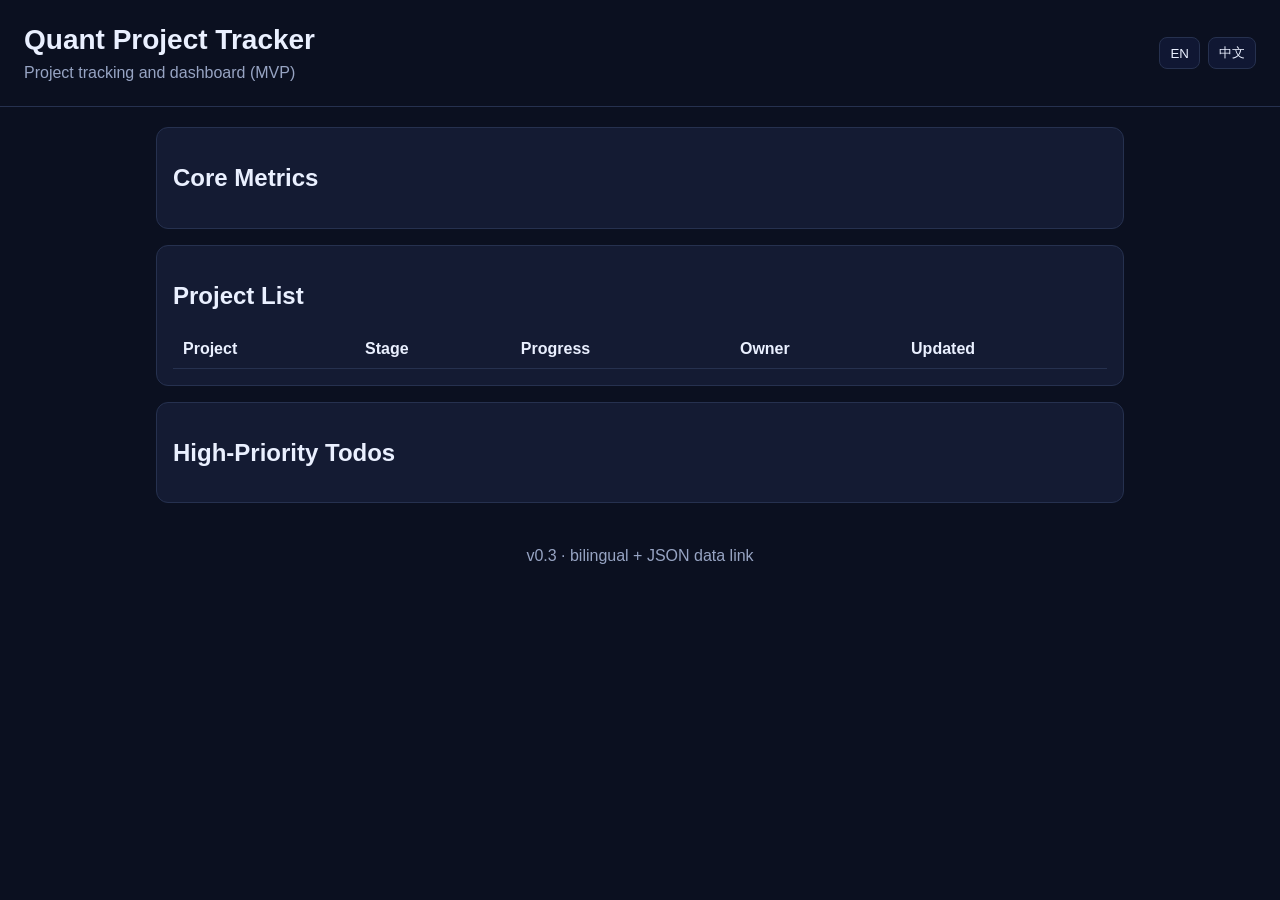
==== index.html @ 94fb7b84 "feat: enable GitHub Pages deploy and set Codex-only policy" ====
<!doctype html>
<html lang="en">
  <head>
    <meta charset="UTF-8" />
    <meta http-equiv="refresh" content="0; url=./projects/tracker-web/" />
    <meta name="viewport" content="width=device-width, initial-scale=1.0" />
    <title>Quant Project Tracker</title>
  </head>
  <body>
    <p>Redirecting to <a href="./projects/tracker-web/">tracker dashboard</a>...</p>
  </body>
</html>
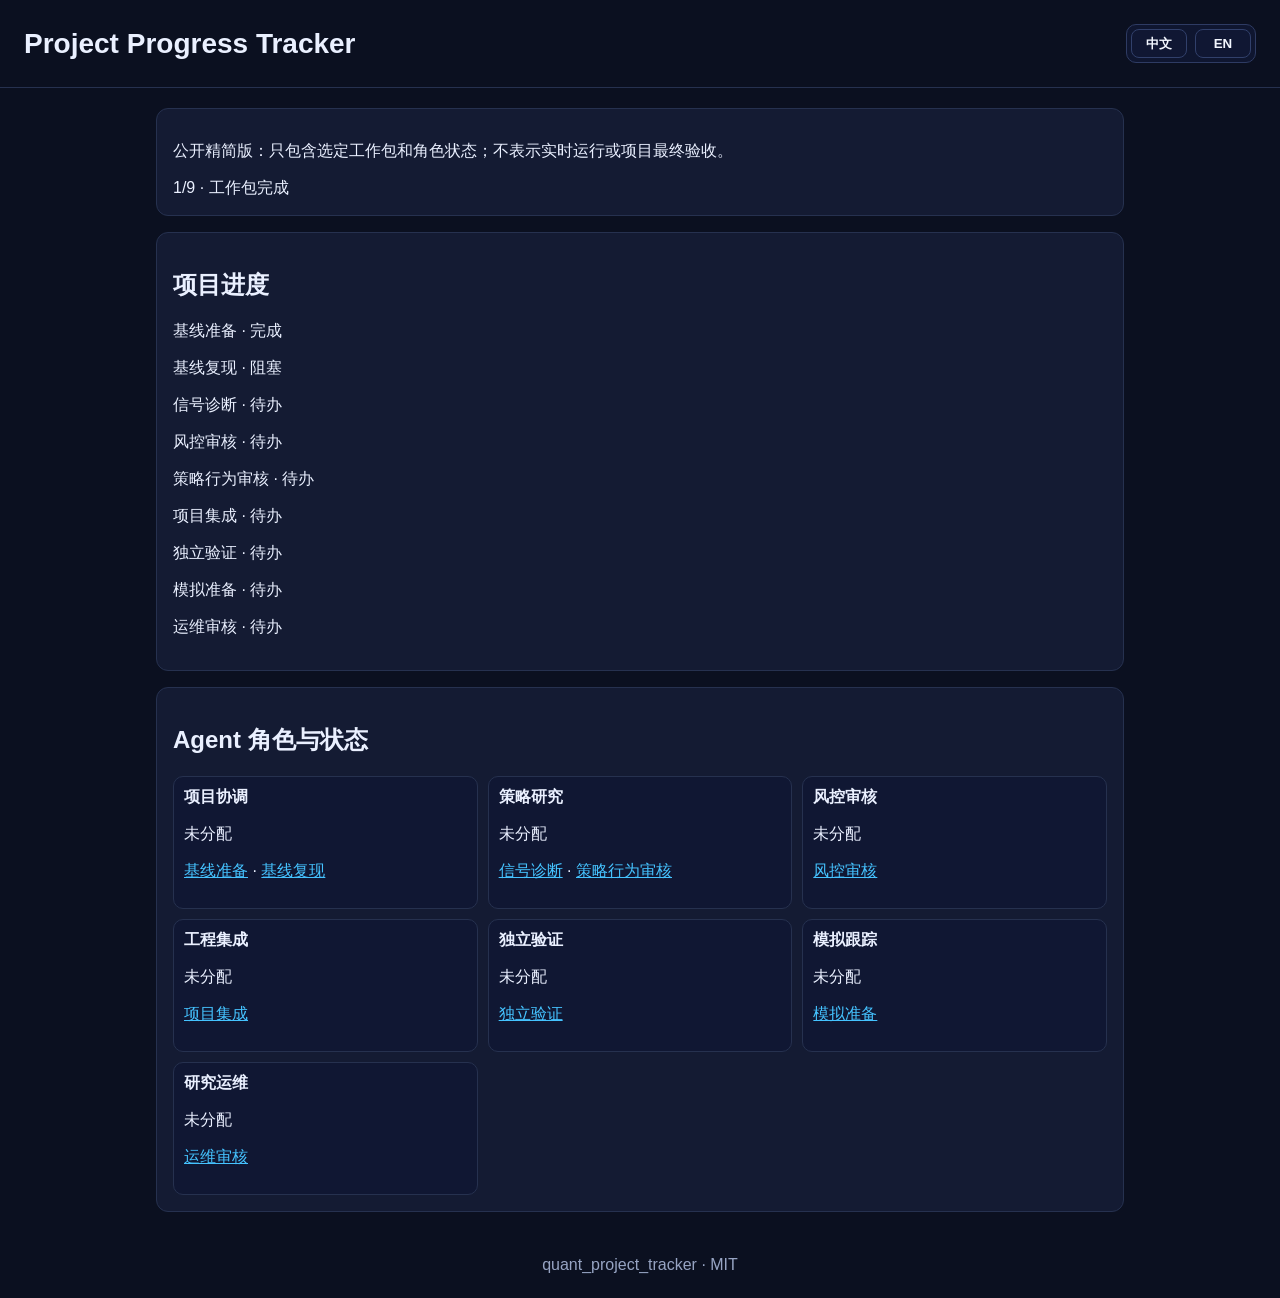
==== commit 599f98c4: "Publish public progress summary with GitHub Pages deployment" ====
--- a/index.html
+++ b/index.html
@@ -1,12 +1,220 @@
-<!doctype html>
-<html lang="en">
-  <head>
-    <meta charset="UTF-8" />
-    <meta http-equiv="refresh" content="0; url=./projects/tracker-web/" />
-    <meta name="viewport" content="width=device-width, initial-scale=1.0" />
-    <title>Quant Project Tracker</title>
-  </head>
-  <body>
-    <p>Redirecting to <a href="./projects/tracker-web/">tracker dashboard</a>...</p>
-  </body>
-</html>
+<!doctype html><html lang="zh-CN"><meta charset="utf-8">
+<meta name="viewport" content="width=device-width, initial-scale=1">
+<title>Project Progress Tracker</title><style>:root {
+  --bg: #0b1020;
+  --card: #141b33;
+  --text: #eaf0ff;
+  --muted: #97a4c3;
+  --accent: #45c3ff;
+  --ok: #45d483;
+}
+* { box-sizing: border-box; }
+body {
+  margin: 0;
+  font-family: Inter, -apple-system, BlinkMacSystemFont, "Segoe UI", Roboto, sans-serif;
+  background: var(--bg);
+  color: var(--text);
+}
+.topbar {
+  padding: 24px;
+  border-bottom: 1px solid #26314f;
+}
+.topbar-row {
+  display: flex;
+  justify-content: space-between;
+  gap: 16px;
+  align-items: center;
+  flex-wrap: wrap;
+}
+.topbar h1 { margin: 0; font-size: 28px; }
+.topbar p { margin: 8px 0 0; color: var(--muted); }
+.last-updated { font-size: 12px; opacity: 0.95; }
+.lang-switch {
+  display: inline-flex;
+  gap: 8px;
+  background: #0f1630;
+  border: 1px solid #2e3b63;
+  border-radius: 10px;
+  padding: 4px;
+}
+.lang-btn {
+  min-width: 56px;
+  background: #101733;
+  color: #f3f7ff;
+  border: 1px solid #31406b;
+  border-radius: 8px;
+  padding: 7px 12px;
+  cursor: pointer;
+  font-weight: 700;
+  line-height: 1;
+}
+.lang-btn.active {
+  background: #1a2a52;
+  border-color: var(--accent);
+  box-shadow: 0 0 0 1px rgba(69,195,255,0.35) inset;
+}
+.container {
+  max-width: 1000px;
+  margin: 20px auto;
+  padding: 0 16px;
+  display: grid;
+  gap: 16px;
+}
+.card {
+  background: var(--card);
+  border: 1px solid #26314f;
+  border-radius: 12px;
+  padding: 16px;
+}
+.grid {
+  display: grid;
+  grid-template-columns: repeat(auto-fit, minmax(140px, 1fr));
+  gap: 12px;
+}
+.metric {
+  background: #101733;
+  border: 1px solid #26314f;
+  border-radius: 10px;
+  padding: 12px;
+}
+.metric .label { color: var(--muted); font-size: 12px; }
+.metric .value { font-size: 24px; font-weight: 700; margin-top: 4px; }
+.delivery-split {
+  display: grid;
+  grid-template-columns: 1fr 1fr;
+  gap: 16px;
+}
+.delivery-split ul {
+  margin: 8px 0 0;
+  padding-left: 18px;
+  color: var(--muted);
+}
+.delivery-split li { margin: 6px 0; }
+
+.projects-split {
+  display: grid;
+  grid-template-columns: 2fr 1fr;
+  gap: 16px;
+}
+@media (max-width: 900px) {
+  .delivery-split { grid-template-columns: 1fr; }
+  .projects-split { grid-template-columns: 1fr; }
+}
+.projects-side {
+  background: #101733;
+  border: 1px solid #26314f;
+  border-radius: 10px;
+  padding: 12px;
+}
+.projects-side h3 {
+  margin: 0 0 10px;
+  font-size: 16px;
+}
+.projects-side ul {
+  margin: 0;
+  padding-left: 18px;
+  color: var(--muted);
+}
+.projects-side li { margin: 8px 0; }
+
+table { width: 100%; border-collapse: collapse; }
+th, td { text-align: left; padding: 10px; border-bottom: 1px solid #26314f; }
+.progress {
+  height: 8px;
+  background: #1f2a49;
+  border-radius: 99px;
+  overflow: hidden;
+}
+.progress > span {
+  display: block;
+  height: 100%;
+  background: linear-gradient(90deg, var(--accent), var(--ok));
+}
+.gantt-board { display: grid; gap: 12px; }
+.gantt-row { display: grid; gap: 8px; }
+.gantt-meta { display: grid; gap: 4px; }
+.gantt-name { font-weight: 600; }
+.gantt-dates { color: var(--muted); font-size: 12px; }
+.gantt-timeline {
+  position: relative;
+  height: 20px;
+  background: #1f2a49;
+  border-radius: 999px;
+  overflow: hidden;
+}
+.gantt-bar {
+  position: absolute;
+  top: 2px;
+  height: 16px;
+  border-radius: 999px;
+  color: #fff;
+  font-size: 11px;
+  display: flex;
+  align-items: center;
+  justify-content: center;
+  min-width: 40px;
+}
+.gantt-bar.ok { background: linear-gradient(90deg, #4f8cff, #45d483); }
+.gantt-bar.risk { background: linear-gradient(90deg, #f5a524, #ff6b6b); }
+.gantt-bar.blocked { background: linear-gradient(90deg, #ef4444, #b91c1c); }
+
+.agent-board {
+  display: grid;
+  grid-template-columns: repeat(auto-fit, minmax(240px, 1fr));
+  gap: 10px;
+}
+.agent-card {
+  background: #101733;
+  border: 1px solid #26314f;
+  border-radius: 10px;
+  padding: 10px;
+}
+.agent-card.has-issue {
+  border-color: #ff6b6b;
+  box-shadow: 0 0 0 1px rgba(255,107,107,0.2) inset;
+}
+.agent-card .name { font-weight: 700; margin-bottom: 6px; }
+.agent-card .line { color: var(--muted); font-size: 13px; margin: 3px 0; }
+.agent-card .line.issue { color: #ffb3b3; }
+.footer {
+  text-align: center;
+  color: var(--muted);
+  padding: 24px;
+}
+/* MultiStrat integration */
+a { color: var(--accent); }
+.pass { color: var(--ok); }
+.fail { color: #ffb3b3; }
+.label { color: var(--muted); font-size: 13px; }
+.table-scroll { overflow-x: auto; min-width: 0; }
+#summary { line-height: 1.6; }
+#taskBoard td { vertical-align: top; }
+
+.agent-status { display: inline-block; padding: 4px 8px; margin-bottom: 8px; border-radius: 6px; background: #26314f; font-size: 12px; }
+.status-blocked { color: #ffb3b3; }
+.status-in_progress { color: var(--accent); }
+.status-done { color: var(--ok); }
+</style>
+<header class="topbar"><div class="topbar-row"><h1 id="title"></h1><div class="lang-switch">
+<button id="zh" class="lang-btn">中文</button><button id="en" class="lang-btn">EN</button></div></div></header>
+<main class="container"><section class="card"><p id="notice"></p><div id="progress"></div></section>
+<section class="card"><h2 id="tasksTitle"></h2><div id="tasks"></div></section>
+<section class="card"><h2 id="agentsTitle"></h2><div id="agents" class="agent-board"></div></section></main>
+<footer class="footer">quant_project_tracker · MIT</footer>
+<script>const snapshot={"title": "Project Progress Tracker", "tasks": [{"id": "baseline", "labels": {"en": "Baseline preparation", "zh": "基线准备"}, "status": "done"}, {"id": "reproduce", "labels": {"en": "Baseline reproduction", "zh": "基线复现"}, "status": "blocked"}, {"id": "signals", "labels": {"en": "Signal diagnostics", "zh": "信号诊断"}, "status": "todo"}, {"id": "risk", "labels": {"en": "Risk review", "zh": "风控审核"}, "status": "todo"}, {"id": "rsi", "labels": {"en": "Strategy behavior review", "zh": "策略行为审核"}, "status": "todo"}, {"id": "bridge", "labels": {"en": "Integration", "zh": "项目集成"}, "status": "todo"}, {"id": "validation", "labels": {"en": "Independent validation", "zh": "独立验证"}, "status": "todo"}, {"id": "paper", "labels": {"en": "Simulation readiness", "zh": "模拟准备"}, "status": "todo"}, {"id": "operations", "labels": {"en": "Operations review", "zh": "运维审核"}, "status": "todo"}], "agents": [{"id": "coordination", "labels": {"en": "Coordination", "zh": "项目协调"}, "status": "unassigned", "taskIds": ["baseline", "reproduce"]}, {"id": "research", "labels": {"en": "Research", "zh": "策略研究"}, "status": "unassigned", "taskIds": ["signals", "rsi"]}, {"id": "risk", "labels": {"en": "Risk review", "zh": "风控审核"}, "status": "unassigned", "taskIds": ["risk"]}, {"id": "engineering", "labels": {"en": "Engineering", "zh": "工程集成"}, "status": "unassigned", "taskIds": ["bridge"]}, {"id": "validation", "labels": {"en": "Validation", "zh": "独立验证"}, "status": "unassigned", "taskIds": ["validation"]}, {"id": "paper", "labels": {"en": "Simulation", "zh": "模拟跟踪"}, "status": "unassigned", "taskIds": ["paper"]}, {"id": "operations", "labels": {"en": "Operations", "zh": "研究运维"}, "status": "unassigned", "taskIds": ["operations"]}]};
+const statuses={zh:{done:'完成',todo:'待办',in_progress:'进行中',blocked:'阻塞',unassigned:'未分配',idle:'待命',unknown:'待核实'},en:{done:'Done',todo:'Todo',in_progress:'In progress',blocked:'Blocked',unassigned:'Unassigned',idle:'Idle',unknown:'Needs verification'}};
+const escape=value=>String(value).replace(/[&<>"']/g,c=>({'&':'&amp;','<':'&lt;','>':'&gt;','"':'&quot;',"'":'&#39;'}[c]));
+function render(lang){
+ document.documentElement.lang=lang==='zh'?'zh-CN':'en';
+ document.getElementById('title').textContent=snapshot.title;
+ document.getElementById('notice').textContent=lang==='zh'?'公开精简版：只包含选定工作包和角色状态；不表示实时运行或项目最终验收。':'Public summary: selected work packages and role statuses only; not live agent monitoring or final project acceptance.';
+ const done=snapshot.tasks.filter(t=>t.status==='done').length;
+ document.getElementById('progress').textContent=`${done}/${snapshot.tasks.length} · ${lang==='zh'?'工作包完成':'work packages completed'}`;
+ document.getElementById('tasksTitle').textContent=lang==='zh'?'项目进度':'Project progress';
+ document.getElementById('agentsTitle').textContent=lang==='zh'?'Agent 角色与状态':'Agent roles and status';
+ document.getElementById('tasks').innerHTML=snapshot.tasks.map(t=>`<p id="task-${escape(t.id)}">${escape(t.labels[lang])} · ${statuses[lang][t.status]}</p>`).join('');
+ document.getElementById('agents').innerHTML=snapshot.agents.map(a=>`<div class="agent-card ${a.status==='blocked'?'has-issue':''}"><div class="name">${escape(a.labels[lang])}</div><p>${statuses[lang][a.status]}</p><p>${a.taskIds.map(id=>`<a href="#task-${escape(id)}">${escape(snapshot.tasks.find(t=>t.id===id).labels[lang])}</a>`).join(' · ')}</p></div>`).join('');
+}
+document.getElementById('zh').addEventListener('click',()=>render('zh'));
+document.getElementById('en').addEventListener('click',()=>render('en'));render('zh');
+</script></html>
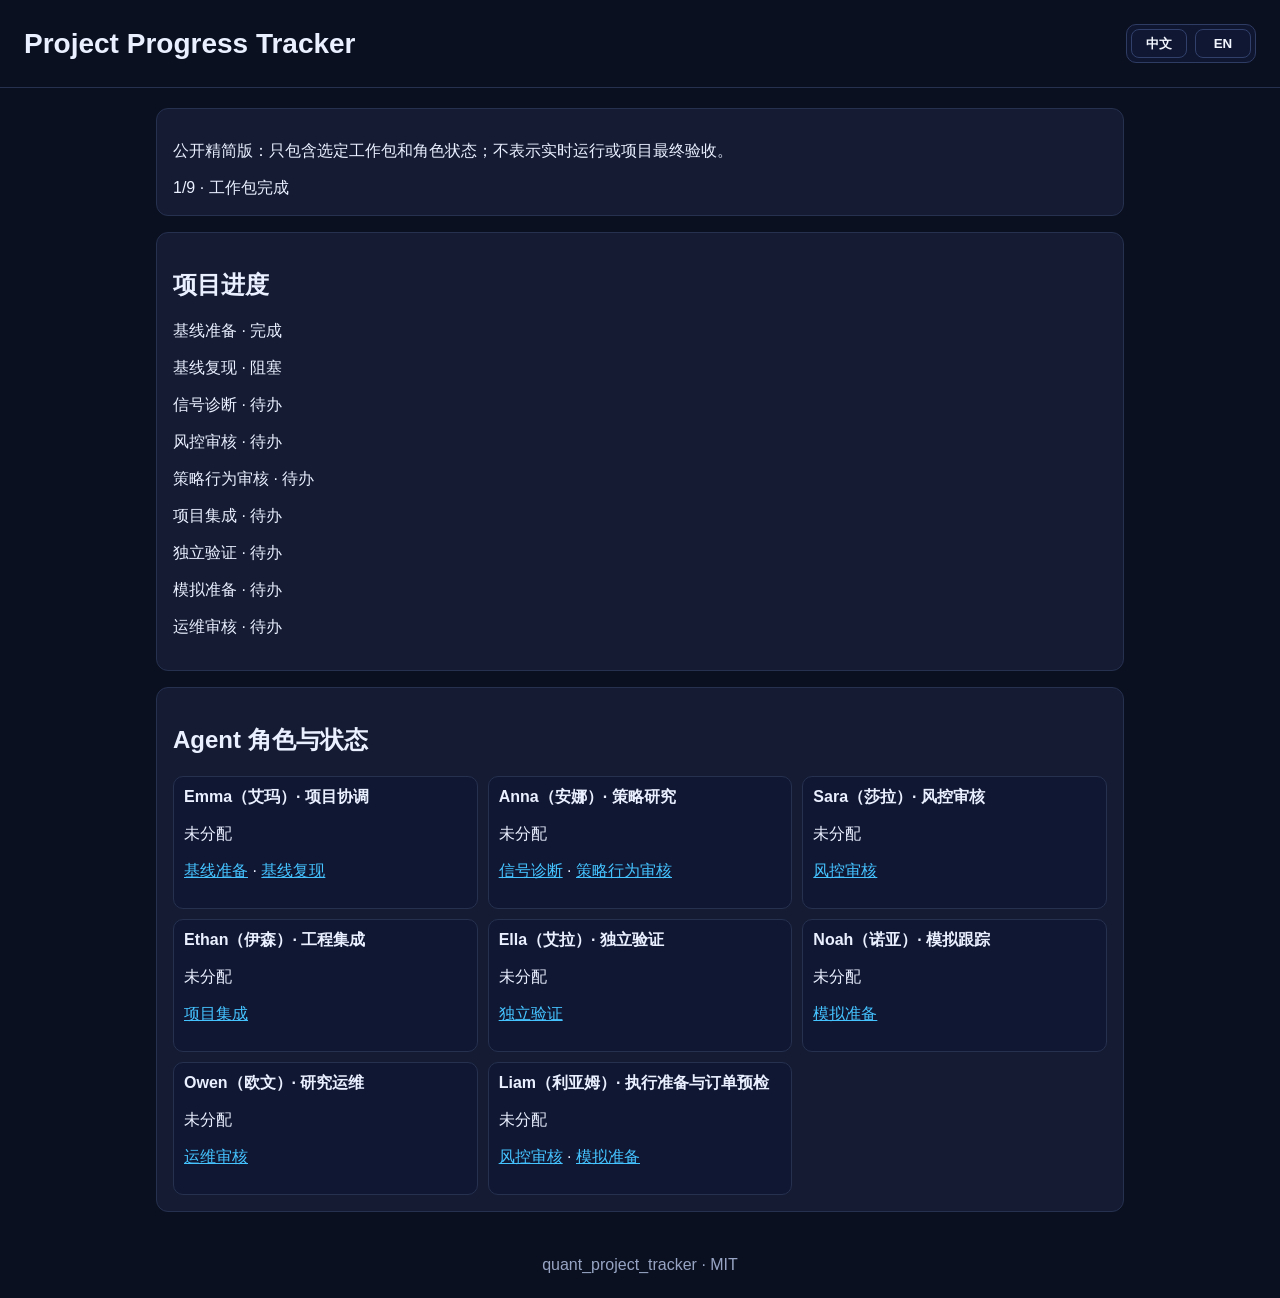
==== commit d49d9a06: "Name eight reserved Agent roles with equal gender representation" ====
--- a/index.html
+++ b/index.html
@@ -201,7 +201,7 @@
 <section class="card"><h2 id="tasksTitle"></h2><div id="tasks"></div></section>
 <section class="card"><h2 id="agentsTitle"></h2><div id="agents" class="agent-board"></div></section></main>
 <footer class="footer">quant_project_tracker · MIT</footer>
-<script>const snapshot={"title": "Project Progress Tracker", "tasks": [{"id": "baseline", "labels": {"en": "Baseline preparation", "zh": "基线准备"}, "status": "done"}, {"id": "reproduce", "labels": {"en": "Baseline reproduction", "zh": "基线复现"}, "status": "blocked"}, {"id": "signals", "labels": {"en": "Signal diagnostics", "zh": "信号诊断"}, "status": "todo"}, {"id": "risk", "labels": {"en": "Risk review", "zh": "风控审核"}, "status": "todo"}, {"id": "rsi", "labels": {"en": "Strategy behavior review", "zh": "策略行为审核"}, "status": "todo"}, {"id": "bridge", "labels": {"en": "Integration", "zh": "项目集成"}, "status": "todo"}, {"id": "validation", "labels": {"en": "Independent validation", "zh": "独立验证"}, "status": "todo"}, {"id": "paper", "labels": {"en": "Simulation readiness", "zh": "模拟准备"}, "status": "todo"}, {"id": "operations", "labels": {"en": "Operations review", "zh": "运维审核"}, "status": "todo"}], "agents": [{"id": "coordination", "labels": {"en": "Coordination", "zh": "项目协调"}, "status": "unassigned", "taskIds": ["baseline", "reproduce"]}, {"id": "research", "labels": {"en": "Research", "zh": "策略研究"}, "status": "unassigned", "taskIds": ["signals", "rsi"]}, {"id": "risk", "labels": {"en": "Risk review", "zh": "风控审核"}, "status": "unassigned", "taskIds": ["risk"]}, {"id": "engineering", "labels": {"en": "Engineering", "zh": "工程集成"}, "status": "unassigned", "taskIds": ["bridge"]}, {"id": "validation", "labels": {"en": "Validation", "zh": "独立验证"}, "status": "unassigned", "taskIds": ["validation"]}, {"id": "paper", "labels": {"en": "Simulation", "zh": "模拟跟踪"}, "status": "unassigned", "taskIds": ["paper"]}, {"id": "operations", "labels": {"en": "Operations", "zh": "研究运维"}, "status": "unassigned", "taskIds": ["operations"]}]};
+<script>const snapshot={"title": "Project Progress Tracker", "tasks": [{"id": "baseline", "labels": {"en": "Baseline preparation", "zh": "基线准备"}, "status": "done"}, {"id": "reproduce", "labels": {"en": "Baseline reproduction", "zh": "基线复现"}, "status": "blocked"}, {"id": "signals", "labels": {"en": "Signal diagnostics", "zh": "信号诊断"}, "status": "todo"}, {"id": "risk", "labels": {"en": "Risk review", "zh": "风控审核"}, "status": "todo"}, {"id": "rsi", "labels": {"en": "Strategy behavior review", "zh": "策略行为审核"}, "status": "todo"}, {"id": "bridge", "labels": {"en": "Integration", "zh": "项目集成"}, "status": "todo"}, {"id": "validation", "labels": {"en": "Independent validation", "zh": "独立验证"}, "status": "todo"}, {"id": "paper", "labels": {"en": "Simulation readiness", "zh": "模拟准备"}, "status": "todo"}, {"id": "operations", "labels": {"en": "Operations review", "zh": "运维审核"}, "status": "todo"}], "agents": [{"id": "coordination", "labels": {"en": "Emma · Coordination", "zh": "Emma（艾玛）· 项目协调"}, "status": "unassigned", "taskIds": ["baseline", "reproduce"]}, {"id": "research", "labels": {"en": "Anna · Research", "zh": "Anna（安娜）· 策略研究"}, "status": "unassigned", "taskIds": ["signals", "rsi"]}, {"id": "risk", "labels": {"en": "Sara · Risk review", "zh": "Sara（莎拉）· 风控审核"}, "status": "unassigned", "taskIds": ["risk"]}, {"id": "engineering", "labels": {"en": "Ethan · Engineering", "zh": "Ethan（伊森）· 工程集成"}, "status": "unassigned", "taskIds": ["bridge"]}, {"id": "validation", "labels": {"en": "Ella · Validation", "zh": "Ella（艾拉）· 独立验证"}, "status": "unassigned", "taskIds": ["validation"]}, {"id": "paper", "labels": {"en": "Noah · Simulation", "zh": "Noah（诺亚）· 模拟跟踪"}, "status": "unassigned", "taskIds": ["paper"]}, {"id": "operations", "labels": {"en": "Owen · Operations", "zh": "Owen（欧文）· 研究运维"}, "status": "unassigned", "taskIds": ["operations"]}, {"id": "execution", "labels": {"en": "Liam · Execution readiness", "zh": "Liam（利亚姆）· 执行准备与订单预检"}, "status": "unassigned", "taskIds": ["risk", "paper"]}]};
 const statuses={zh:{done:'完成',todo:'待办',in_progress:'进行中',blocked:'阻塞',unassigned:'未分配',idle:'待命',unknown:'待核实'},en:{done:'Done',todo:'Todo',in_progress:'In progress',blocked:'Blocked',unassigned:'Unassigned',idle:'Idle',unknown:'Needs verification'}};
 const escape=value=>String(value).replace(/[&<>"']/g,c=>({'&':'&amp;','<':'&lt;','>':'&gt;','"':'&quot;',"'":'&#39;'}[c]));
 function render(lang){
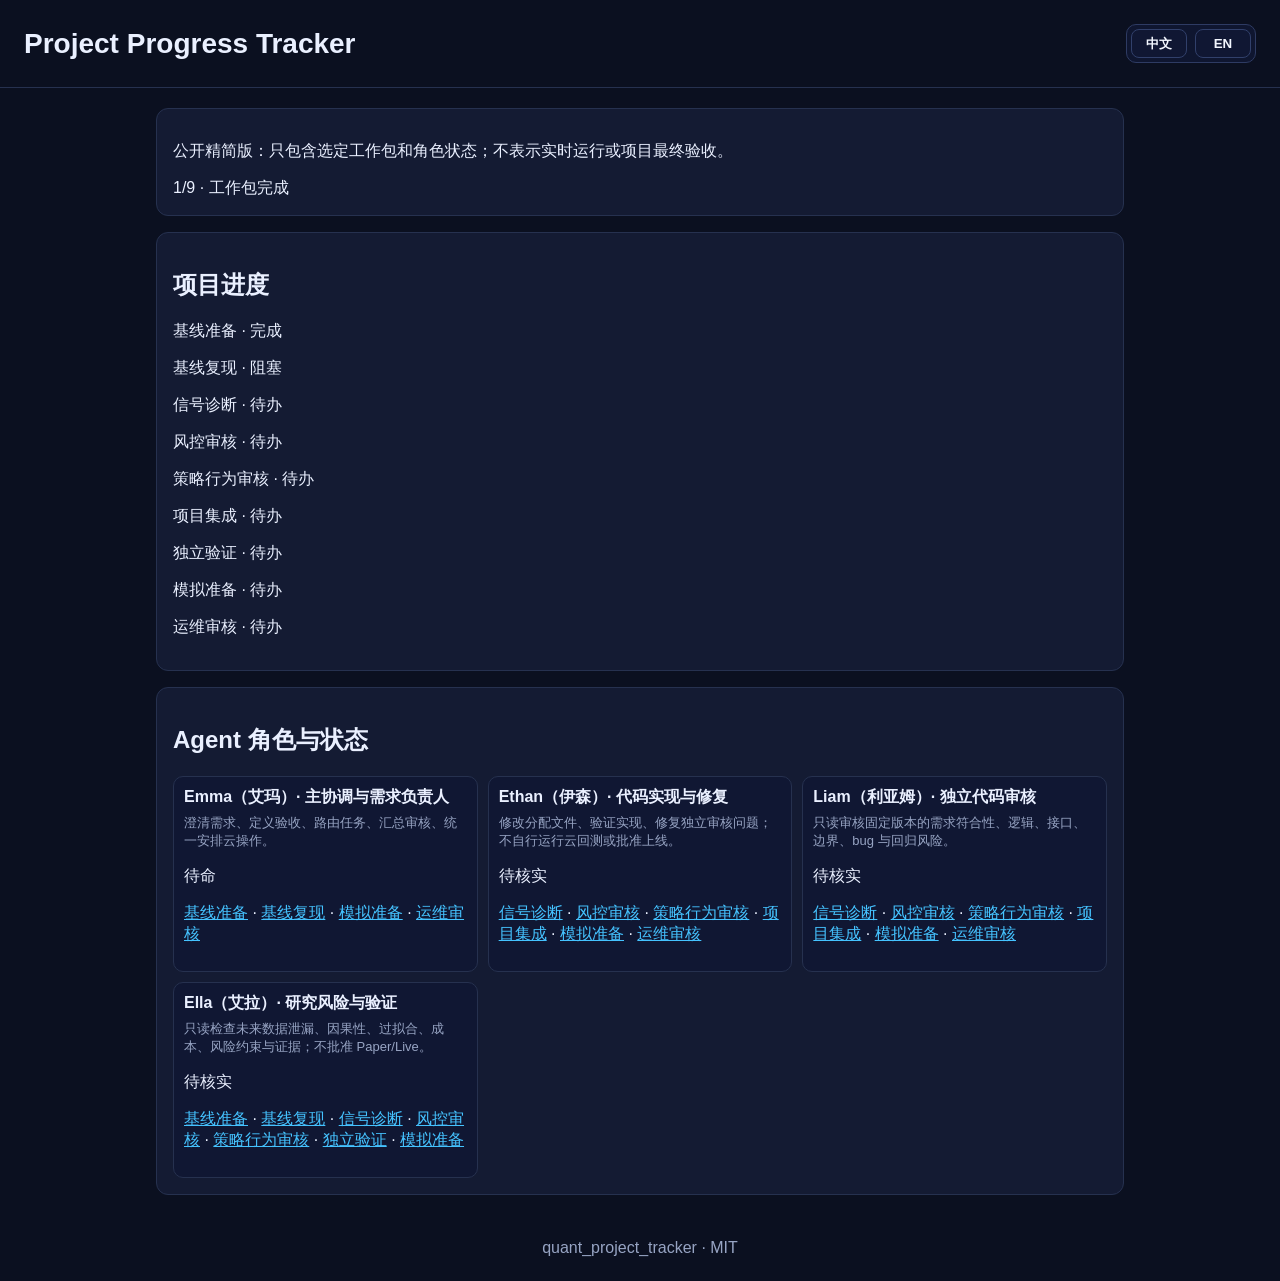
==== commit 562473da: "Align dashboard with approved four-role project Agent setup" ====
--- a/index.html
+++ b/index.html
@@ -201,7 +201,7 @@
 <section class="card"><h2 id="tasksTitle"></h2><div id="tasks"></div></section>
 <section class="card"><h2 id="agentsTitle"></h2><div id="agents" class="agent-board"></div></section></main>
 <footer class="footer">quant_project_tracker · MIT</footer>
-<script>const snapshot={"title": "Project Progress Tracker", "tasks": [{"id": "baseline", "labels": {"en": "Baseline preparation", "zh": "基线准备"}, "status": "done"}, {"id": "reproduce", "labels": {"en": "Baseline reproduction", "zh": "基线复现"}, "status": "blocked"}, {"id": "signals", "labels": {"en": "Signal diagnostics", "zh": "信号诊断"}, "status": "todo"}, {"id": "risk", "labels": {"en": "Risk review", "zh": "风控审核"}, "status": "todo"}, {"id": "rsi", "labels": {"en": "Strategy behavior review", "zh": "策略行为审核"}, "status": "todo"}, {"id": "bridge", "labels": {"en": "Integration", "zh": "项目集成"}, "status": "todo"}, {"id": "validation", "labels": {"en": "Independent validation", "zh": "独立验证"}, "status": "todo"}, {"id": "paper", "labels": {"en": "Simulation readiness", "zh": "模拟准备"}, "status": "todo"}, {"id": "operations", "labels": {"en": "Operations review", "zh": "运维审核"}, "status": "todo"}], "agents": [{"id": "coordination", "labels": {"en": "Emma · Coordination", "zh": "Emma（艾玛）· 项目协调"}, "status": "unassigned", "taskIds": ["baseline", "reproduce"]}, {"id": "research", "labels": {"en": "Anna · Research", "zh": "Anna（安娜）· 策略研究"}, "status": "unassigned", "taskIds": ["signals", "rsi"]}, {"id": "risk", "labels": {"en": "Sara · Risk review", "zh": "Sara（莎拉）· 风控审核"}, "status": "unassigned", "taskIds": ["risk"]}, {"id": "engineering", "labels": {"en": "Ethan · Engineering", "zh": "Ethan（伊森）· 工程集成"}, "status": "unassigned", "taskIds": ["bridge"]}, {"id": "validation", "labels": {"en": "Ella · Validation", "zh": "Ella（艾拉）· 独立验证"}, "status": "unassigned", "taskIds": ["validation"]}, {"id": "paper", "labels": {"en": "Noah · Simulation", "zh": "Noah（诺亚）· 模拟跟踪"}, "status": "unassigned", "taskIds": ["paper"]}, {"id": "operations", "labels": {"en": "Owen · Operations", "zh": "Owen（欧文）· 研究运维"}, "status": "unassigned", "taskIds": ["operations"]}, {"id": "execution", "labels": {"en": "Liam · Execution readiness", "zh": "Liam（利亚姆）· 执行准备与订单预检"}, "status": "unassigned", "taskIds": ["risk", "paper"]}]};
+<script>const snapshot={"title": "Project Progress Tracker", "tasks": [{"id": "baseline", "labels": {"en": "Baseline preparation", "zh": "基线准备"}, "status": "done"}, {"id": "reproduce", "labels": {"en": "Baseline reproduction", "zh": "基线复现"}, "status": "blocked"}, {"id": "signals", "labels": {"en": "Signal diagnostics", "zh": "信号诊断"}, "status": "todo"}, {"id": "risk", "labels": {"en": "Risk review", "zh": "风控审核"}, "status": "todo"}, {"id": "rsi", "labels": {"en": "Strategy behavior review", "zh": "策略行为审核"}, "status": "todo"}, {"id": "bridge", "labels": {"en": "Integration", "zh": "项目集成"}, "status": "todo"}, {"id": "validation", "labels": {"en": "Independent validation", "zh": "独立验证"}, "status": "todo"}, {"id": "paper", "labels": {"en": "Simulation readiness", "zh": "模拟准备"}, "status": "todo"}, {"id": "operations", "labels": {"en": "Operations review", "zh": "运维审核"}, "status": "todo"}], "agents": [{"id": "coordinator", "labels": {"en": "Emma · Coordinator and requirements owner", "zh": "Emma（艾玛）· 主协调与需求负责人", "scopeEn": "Clarify requirements, define acceptance, route work, consolidate findings and schedule cloud operations.", "scopeZh": "澄清需求、定义验收、路由任务、汇总审核、统一安排云操作。"}, "status": "idle", "taskIds": ["baseline", "reproduce", "paper", "operations"]}, {"id": "implementer", "labels": {"en": "Ethan · Code implementation and fixes", "zh": "Ethan（伊森）· 代码实现与修复", "scopeEn": "Modify assigned files, run relevant verification and fix independent reviewer findings; no cloud operations or release approval.", "scopeZh": "修改分配文件、验证实现、修复独立审核问题；不自行运行云回测或批准上线。"}, "status": "unknown", "taskIds": ["signals", "risk", "rsi", "bridge", "paper", "operations"]}, {"id": "code_reviewer", "labels": {"en": "Liam · Independent code review", "zh": "Liam（利亚姆）· 独立代码审核", "scopeEn": "Read-only requirements, logic, interfaces, edge cases, bugs and regression review of a fixed version.", "scopeZh": "只读审核固定版本的需求符合性、逻辑、接口、边界、bug 与回归风险。"}, "status": "unknown", "taskIds": ["signals", "risk", "rsi", "bridge", "paper", "operations"]}, {"id": "research_validator", "labels": {"en": "Ella · Research risk and validation", "zh": "Ella（艾拉）· 研究风险与验证", "scopeEn": "Read-only causality/future-data leakage, overfitting, costs, risk constraints and evidence review; cannot approve Paper/Live.", "scopeZh": "只读检查未来数据泄漏、因果性、过拟合、成本、风险约束与证据；不批准 Paper/Live。"}, "status": "unknown", "taskIds": ["baseline", "reproduce", "signals", "risk", "rsi", "validation", "paper"]}]};
 const statuses={zh:{done:'完成',todo:'待办',in_progress:'进行中',blocked:'阻塞',unassigned:'未分配',idle:'待命',unknown:'待核实'},en:{done:'Done',todo:'Todo',in_progress:'In progress',blocked:'Blocked',unassigned:'Unassigned',idle:'Idle',unknown:'Needs verification'}};
 const escape=value=>String(value).replace(/[&<>"']/g,c=>({'&':'&amp;','<':'&lt;','>':'&gt;','"':'&quot;',"'":'&#39;'}[c]));
 function render(lang){
@@ -213,7 +213,7 @@
  document.getElementById('tasksTitle').textContent=lang==='zh'?'项目进度':'Project progress';
  document.getElementById('agentsTitle').textContent=lang==='zh'?'Agent 角色与状态':'Agent roles and status';
  document.getElementById('tasks').innerHTML=snapshot.tasks.map(t=>`<p id="task-${escape(t.id)}">${escape(t.labels[lang])} · ${statuses[lang][t.status]}</p>`).join('');
- document.getElementById('agents').innerHTML=snapshot.agents.map(a=>`<div class="agent-card ${a.status==='blocked'?'has-issue':''}"><div class="name">${escape(a.labels[lang])}</div><p>${statuses[lang][a.status]}</p><p>${a.taskIds.map(id=>`<a href="#task-${escape(id)}">${escape(snapshot.tasks.find(t=>t.id===id).labels[lang])}</a>`).join(' · ')}</p></div>`).join('');
+ document.getElementById('agents').innerHTML=snapshot.agents.map(a=>`<div class="agent-card ${a.status==='blocked'?'has-issue':''}"><div class="name">${escape(a.labels[lang])}</div><p class="line">${escape(a.labels[lang === 'zh' ? 'scopeZh' : 'scopeEn'] || '')}</p><p>${statuses[lang][a.status]}</p><p>${a.taskIds.map(id=>`<a href="#task-${escape(id)}">${escape(snapshot.tasks.find(t=>t.id===id).labels[lang])}</a>`).join(' · ')}</p></div>`).join('');
 }
 document.getElementById('zh').addEventListener('click',()=>render('zh'));
 document.getElementById('en').addEventListener('click',()=>render('en'));render('zh');
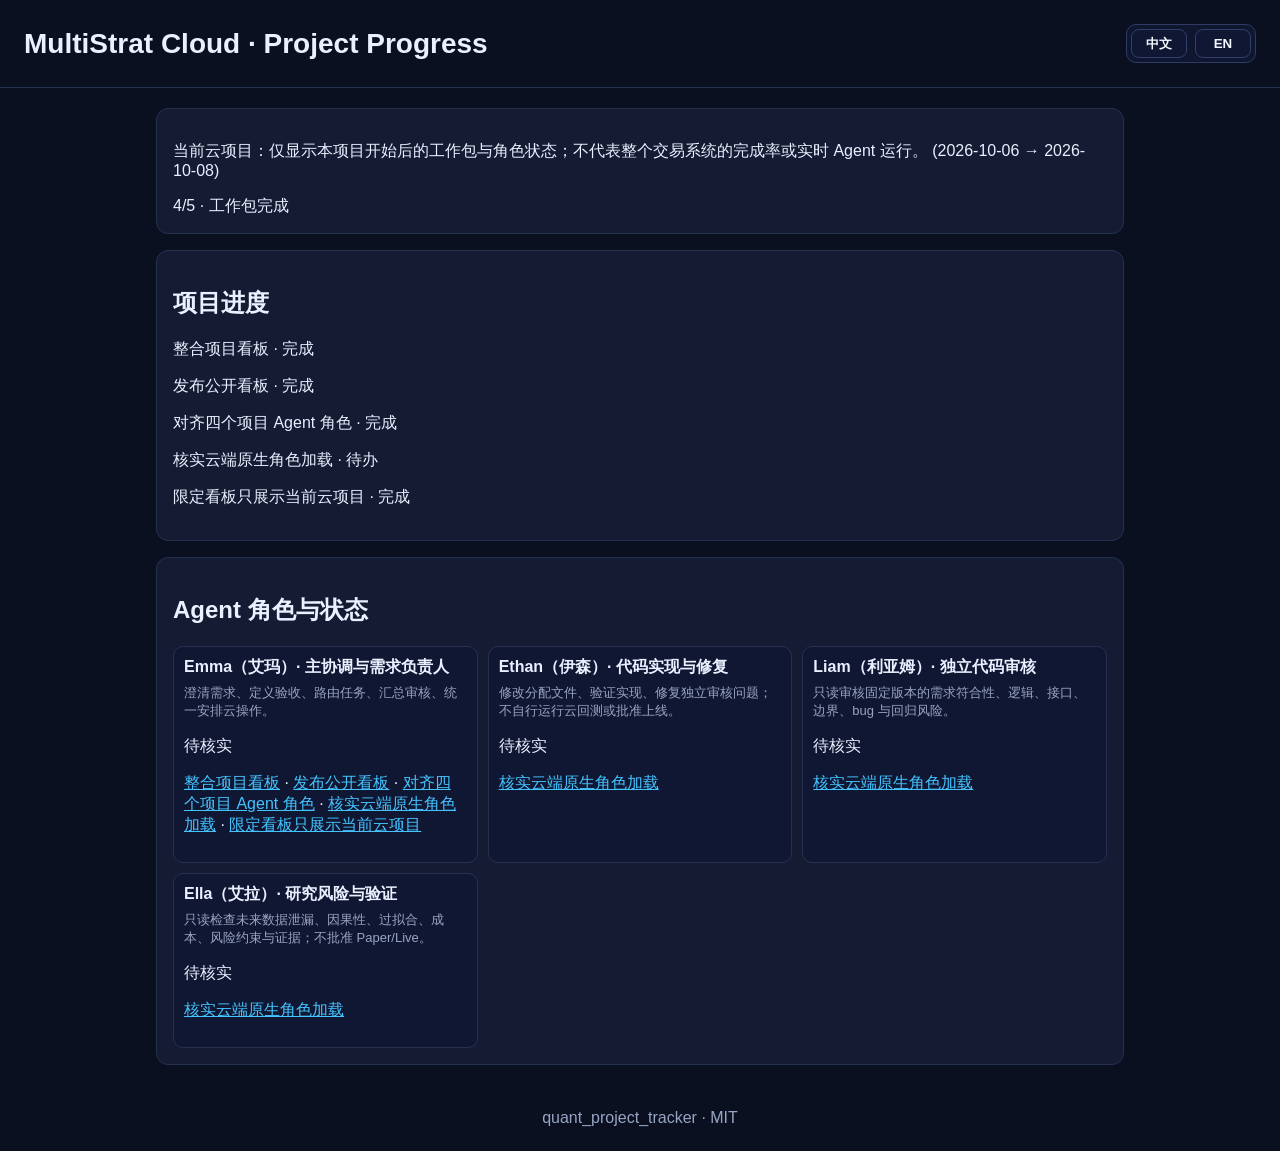
==== commit 98187cc1: "Remove pre-migration and unrelated dashboard data; enforce current cloud scope" ====
--- a/index.html
+++ b/index.html
@@ -1,6 +1,6 @@
 <!doctype html><html lang="zh-CN"><meta charset="utf-8">
 <meta name="viewport" content="width=device-width, initial-scale=1">
-<title>Project Progress Tracker</title><style>:root {
+<title>MultiStrat Cloud · Project Progress</title><style>:root {
   --bg: #0b1020;
   --card: #141b33;
   --text: #eaf0ff;
@@ -201,13 +201,14 @@
 <section class="card"><h2 id="tasksTitle"></h2><div id="tasks"></div></section>
 <section class="card"><h2 id="agentsTitle"></h2><div id="agents" class="agent-board"></div></section></main>
 <footer class="footer">quant_project_tracker · MIT</footer>
-<script>const snapshot={"title": "Project Progress Tracker", "tasks": [{"id": "baseline", "labels": {"en": "Baseline preparation", "zh": "基线准备"}, "status": "done"}, {"id": "reproduce", "labels": {"en": "Baseline reproduction", "zh": "基线复现"}, "status": "blocked"}, {"id": "signals", "labels": {"en": "Signal diagnostics", "zh": "信号诊断"}, "status": "todo"}, {"id": "risk", "labels": {"en": "Risk review", "zh": "风控审核"}, "status": "todo"}, {"id": "rsi", "labels": {"en": "Strategy behavior review", "zh": "策略行为审核"}, "status": "todo"}, {"id": "bridge", "labels": {"en": "Integration", "zh": "项目集成"}, "status": "todo"}, {"id": "validation", "labels": {"en": "Independent validation", "zh": "独立验证"}, "status": "todo"}, {"id": "paper", "labels": {"en": "Simulation readiness", "zh": "模拟准备"}, "status": "todo"}, {"id": "operations", "labels": {"en": "Operations review", "zh": "运维审核"}, "status": "todo"}], "agents": [{"id": "coordinator", "labels": {"en": "Emma · Coordinator and requirements owner", "zh": "Emma（艾玛）· 主协调与需求负责人", "scopeEn": "Clarify requirements, define acceptance, route work, consolidate findings and schedule cloud operations.", "scopeZh": "澄清需求、定义验收、路由任务、汇总审核、统一安排云操作。"}, "status": "idle", "taskIds": ["baseline", "reproduce", "paper", "operations"]}, {"id": "implementer", "labels": {"en": "Ethan · Code implementation and fixes", "zh": "Ethan（伊森）· 代码实现与修复", "scopeEn": "Modify assigned files, run relevant verification and fix independent reviewer findings; no cloud operations or release approval.", "scopeZh": "修改分配文件、验证实现、修复独立审核问题；不自行运行云回测或批准上线。"}, "status": "unknown", "taskIds": ["signals", "risk", "rsi", "bridge", "paper", "operations"]}, {"id": "code_reviewer", "labels": {"en": "Liam · Independent code review", "zh": "Liam（利亚姆）· 独立代码审核", "scopeEn": "Read-only requirements, logic, interfaces, edge cases, bugs and regression review of a fixed version.", "scopeZh": "只读审核固定版本的需求符合性、逻辑、接口、边界、bug 与回归风险。"}, "status": "unknown", "taskIds": ["signals", "risk", "rsi", "bridge", "paper", "operations"]}, {"id": "research_validator", "labels": {"en": "Ella · Research risk and validation", "zh": "Ella（艾拉）· 研究风险与验证", "scopeEn": "Read-only causality/future-data leakage, overfitting, costs, risk constraints and evidence review; cannot approve Paper/Live.", "scopeZh": "只读检查未来数据泄漏、因果性、过拟合、成本、风险约束与证据；不批准 Paper/Live。"}, "status": "unknown", "taskIds": ["baseline", "reproduce", "signals", "risk", "rsi", "validation", "paper"]}]};
+<script>const snapshot={"title": "MultiStrat Cloud · Project Progress", "projectKey": "multistrat-cloud-2026-10-06", "startedAt": "2026-10-06", "updatedAt": "2026-10-08", "tasks": [{"id": "cloud-dashboard", "labels": {"en": "Integrate project dashboard", "zh": "整合项目看板"}, "status": "done"}, {"id": "cloud-pages", "labels": {"en": "Publish public dashboard", "zh": "发布公开看板"}, "status": "done"}, {"id": "cloud-agent-alignment", "labels": {"en": "Align four project Agent roles", "zh": "对齐四个项目 Agent 角色"}, "status": "done"}, {"id": "cloud-role-verification", "labels": {"en": "Verify native roles in cloud", "zh": "核实云端原生角色加载"}, "status": "todo"}, {"id": "cloud-data-isolation", "labels": {"en": "Restrict dashboard to current cloud project", "zh": "限定看板只展示当前云项目"}, "status": "done"}], "agents": [{"id": "coordinator", "labels": {"en": "Emma · Coordinator and requirements owner", "zh": "Emma（艾玛）· 主协调与需求负责人", "scopeEn": "Clarify requirements, define acceptance, route work, consolidate findings and schedule cloud operations.", "scopeZh": "澄清需求、定义验收、路由任务、汇总审核、统一安排云操作。"}, "status": "unknown", "taskIds": ["cloud-dashboard", "cloud-pages", "cloud-agent-alignment", "cloud-role-verification", "cloud-data-isolation"]}, {"id": "implementer", "labels": {"en": "Ethan · Code implementation and fixes", "zh": "Ethan（伊森）· 代码实现与修复", "scopeEn": "Modify assigned files, run relevant verification and fix independent reviewer findings; no cloud operations or release approval.", "scopeZh": "修改分配文件、验证实现、修复独立审核问题；不自行运行云回测或批准上线。"}, "status": "unknown", "taskIds": ["cloud-role-verification"]}, {"id": "code_reviewer", "labels": {"en": "Liam · Independent code review", "zh": "Liam（利亚姆）· 独立代码审核", "scopeEn": "Read-only requirements, logic, interfaces, edge cases, bugs and regression review of a fixed version.", "scopeZh": "只读审核固定版本的需求符合性、逻辑、接口、边界、bug 与回归风险。"}, "status": "unknown", "taskIds": ["cloud-role-verification"]}, {"id": "research_validator", "labels": {"en": "Ella · Research risk and validation", "zh": "Ella（艾拉）· 研究风险与验证", "scopeEn": "Read-only causality/future-data leakage, overfitting, costs, risk constraints and evidence review; cannot approve Paper/Live.", "scopeZh": "只读检查未来数据泄漏、因果性、过拟合、成本、风险约束与证据；不批准 Paper/Live。"}, "status": "unknown", "taskIds": ["cloud-role-verification"]}]};
 const statuses={zh:{done:'完成',todo:'待办',in_progress:'进行中',blocked:'阻塞',unassigned:'未分配',idle:'待命',unknown:'待核实'},en:{done:'Done',todo:'Todo',in_progress:'In progress',blocked:'Blocked',unassigned:'Unassigned',idle:'Idle',unknown:'Needs verification'}};
 const escape=value=>String(value).replace(/[&<>"']/g,c=>({'&':'&amp;','<':'&lt;','>':'&gt;','"':'&quot;',"'":'&#39;'}[c]));
 function render(lang){
  document.documentElement.lang=lang==='zh'?'zh-CN':'en';
  document.getElementById('title').textContent=snapshot.title;
- document.getElementById('notice').textContent=lang==='zh'?'公开精简版：只包含选定工作包和角色状态；不表示实时运行或项目最终验收。':'Public summary: selected work packages and role statuses only; not live agent monitoring or final project acceptance.';
+ document.getElementById('notice').textContent=lang==='zh'?'当前云项目：仅显示本项目开始后的工作包与角色状态；不代表整个交易系统的完成率或实时 Agent 运行。':'Current cloud project: only work packages and role records since this project started; not total trading-system completion or live Agent monitoring.';
+ document.getElementById('notice').textContent+=` (${snapshot.startedAt} → ${snapshot.updatedAt})`;
  const done=snapshot.tasks.filter(t=>t.status==='done').length;
  document.getElementById('progress').textContent=`${done}/${snapshot.tasks.length} · ${lang==='zh'?'工作包完成':'work packages completed'}`;
  document.getElementById('tasksTitle').textContent=lang==='zh'?'项目进度':'Project progress';
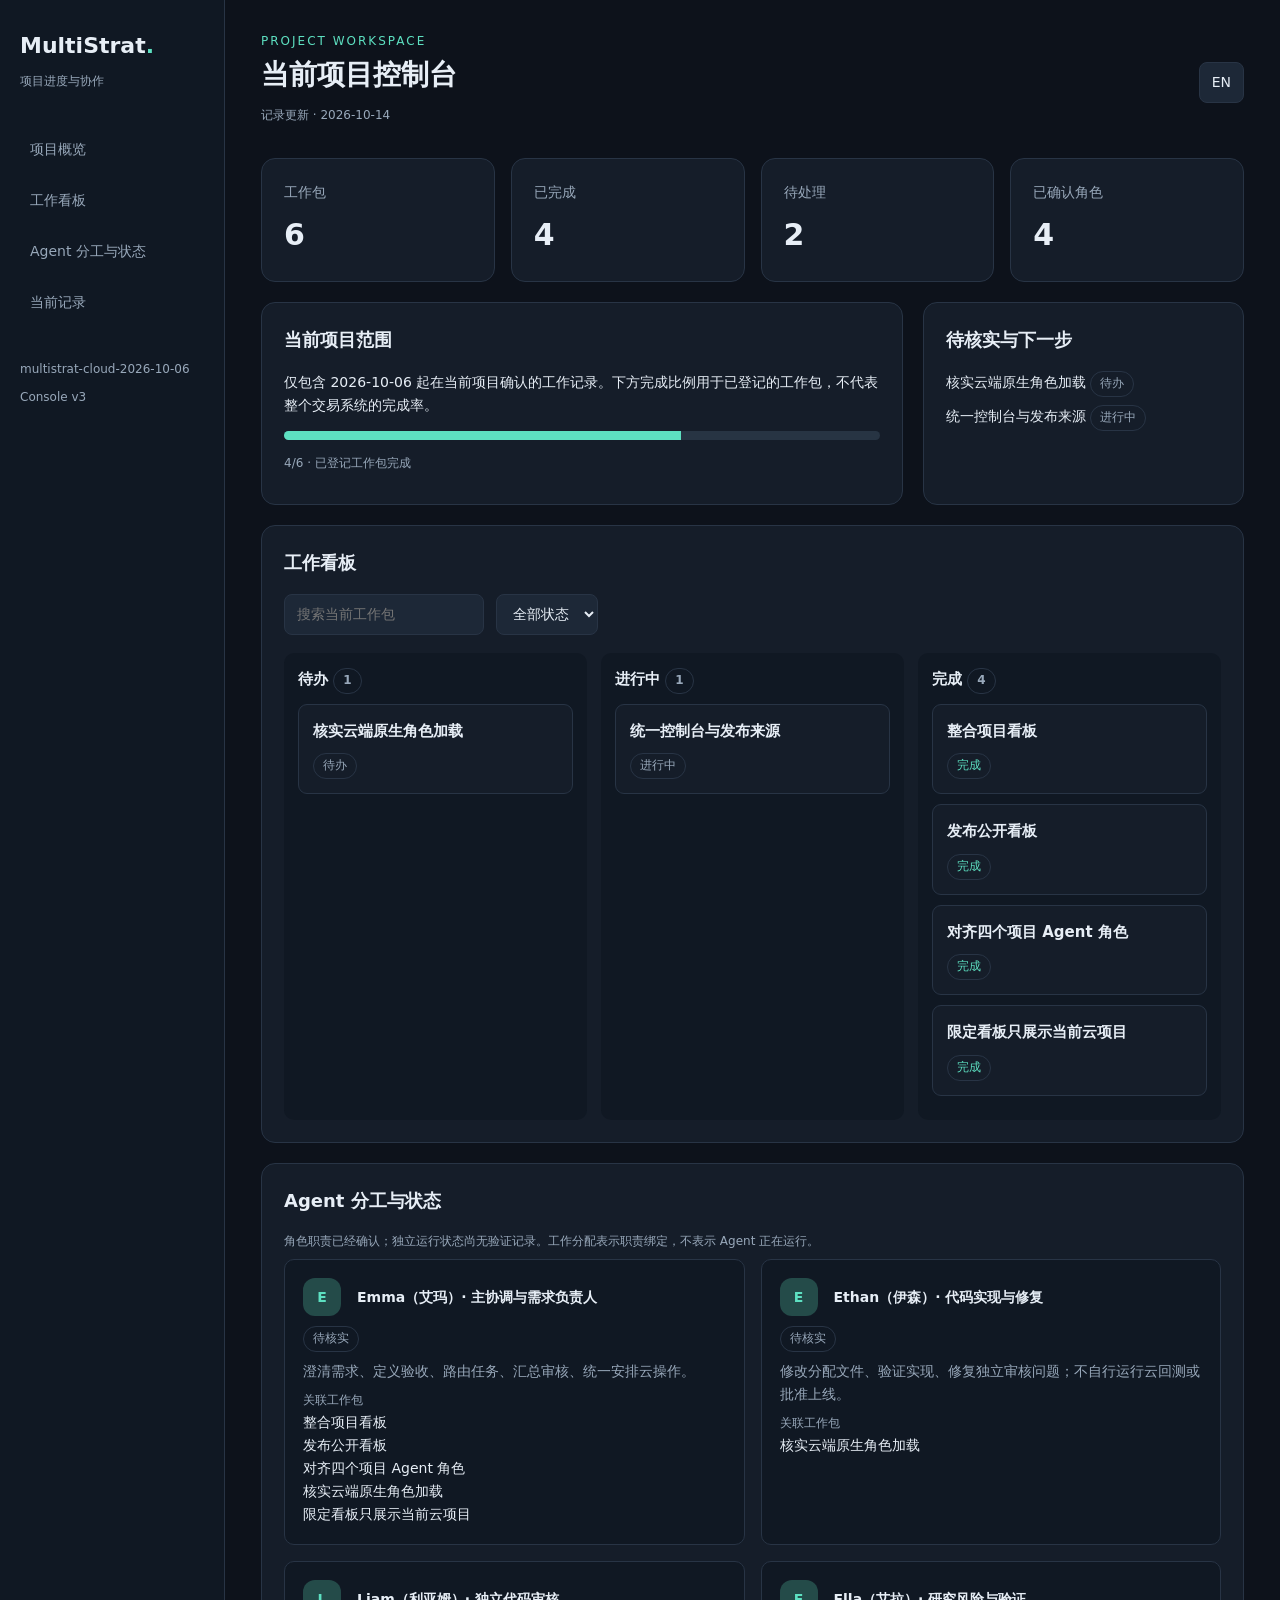
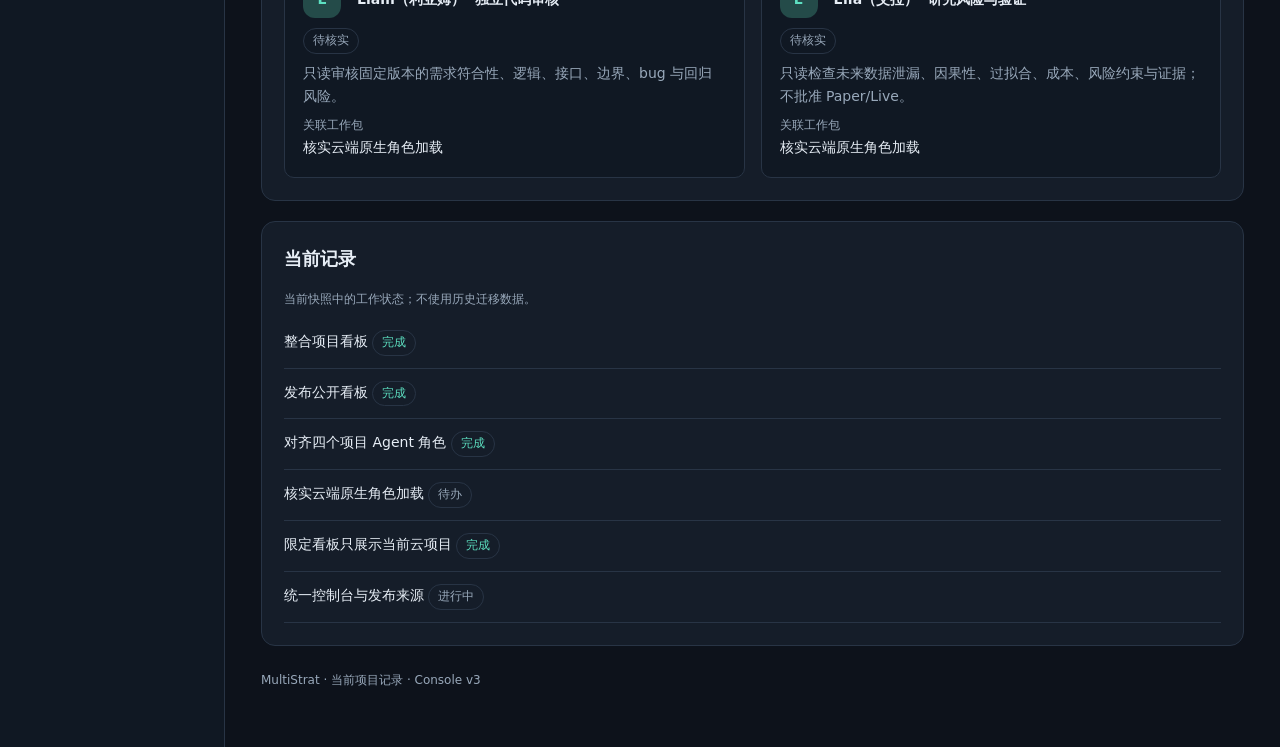
==== commit 57bdafe7: "Replace legacy design with current-project console and single-source guarded publication" ====
--- a/index.html
+++ b/index.html
@@ -1,221 +1,18 @@
-<!doctype html><html lang="zh-CN"><meta charset="utf-8">
-<meta name="viewport" content="width=device-width, initial-scale=1">
-<title>MultiStrat Cloud · Project Progress</title><style>:root {
-  --bg: #0b1020;
-  --card: #141b33;
-  --text: #eaf0ff;
-  --muted: #97a4c3;
-  --accent: #45c3ff;
-  --ok: #45d483;
-}
-* { box-sizing: border-box; }
-body {
-  margin: 0;
-  font-family: Inter, -apple-system, BlinkMacSystemFont, "Segoe UI", Roboto, sans-serif;
-  background: var(--bg);
-  color: var(--text);
-}
-.topbar {
-  padding: 24px;
-  border-bottom: 1px solid #26314f;
-}
-.topbar-row {
-  display: flex;
-  justify-content: space-between;
-  gap: 16px;
-  align-items: center;
-  flex-wrap: wrap;
-}
-.topbar h1 { margin: 0; font-size: 28px; }
-.topbar p { margin: 8px 0 0; color: var(--muted); }
-.last-updated { font-size: 12px; opacity: 0.95; }
-.lang-switch {
-  display: inline-flex;
-  gap: 8px;
-  background: #0f1630;
-  border: 1px solid #2e3b63;
-  border-radius: 10px;
-  padding: 4px;
-}
-.lang-btn {
-  min-width: 56px;
-  background: #101733;
-  color: #f3f7ff;
-  border: 1px solid #31406b;
-  border-radius: 8px;
-  padding: 7px 12px;
-  cursor: pointer;
-  font-weight: 700;
-  line-height: 1;
-}
-.lang-btn.active {
-  background: #1a2a52;
-  border-color: var(--accent);
-  box-shadow: 0 0 0 1px rgba(69,195,255,0.35) inset;
-}
-.container {
-  max-width: 1000px;
-  margin: 20px auto;
-  padding: 0 16px;
-  display: grid;
-  gap: 16px;
-}
-.card {
-  background: var(--card);
-  border: 1px solid #26314f;
-  border-radius: 12px;
-  padding: 16px;
-}
-.grid {
-  display: grid;
-  grid-template-columns: repeat(auto-fit, minmax(140px, 1fr));
-  gap: 12px;
-}
-.metric {
-  background: #101733;
-  border: 1px solid #26314f;
-  border-radius: 10px;
-  padding: 12px;
-}
-.metric .label { color: var(--muted); font-size: 12px; }
-.metric .value { font-size: 24px; font-weight: 700; margin-top: 4px; }
-.delivery-split {
-  display: grid;
-  grid-template-columns: 1fr 1fr;
-  gap: 16px;
-}
-.delivery-split ul {
-  margin: 8px 0 0;
-  padding-left: 18px;
-  color: var(--muted);
-}
-.delivery-split li { margin: 6px 0; }
-
-.projects-split {
-  display: grid;
-  grid-template-columns: 2fr 1fr;
-  gap: 16px;
-}
-@media (max-width: 900px) {
-  .delivery-split { grid-template-columns: 1fr; }
-  .projects-split { grid-template-columns: 1fr; }
-}
-.projects-side {
-  background: #101733;
-  border: 1px solid #26314f;
-  border-radius: 10px;
-  padding: 12px;
-}
-.projects-side h3 {
-  margin: 0 0 10px;
-  font-size: 16px;
-}
-.projects-side ul {
-  margin: 0;
-  padding-left: 18px;
-  color: var(--muted);
-}
-.projects-side li { margin: 8px 0; }
-
-table { width: 100%; border-collapse: collapse; }
-th, td { text-align: left; padding: 10px; border-bottom: 1px solid #26314f; }
-.progress {
-  height: 8px;
-  background: #1f2a49;
-  border-radius: 99px;
-  overflow: hidden;
-}
-.progress > span {
-  display: block;
-  height: 100%;
-  background: linear-gradient(90deg, var(--accent), var(--ok));
-}
-.gantt-board { display: grid; gap: 12px; }
-.gantt-row { display: grid; gap: 8px; }
-.gantt-meta { display: grid; gap: 4px; }
-.gantt-name { font-weight: 600; }
-.gantt-dates { color: var(--muted); font-size: 12px; }
-.gantt-timeline {
-  position: relative;
-  height: 20px;
-  background: #1f2a49;
-  border-radius: 999px;
-  overflow: hidden;
-}
-.gantt-bar {
-  position: absolute;
-  top: 2px;
-  height: 16px;
-  border-radius: 999px;
-  color: #fff;
-  font-size: 11px;
-  display: flex;
-  align-items: center;
-  justify-content: center;
-  min-width: 40px;
-}
-.gantt-bar.ok { background: linear-gradient(90deg, #4f8cff, #45d483); }
-.gantt-bar.risk { background: linear-gradient(90deg, #f5a524, #ff6b6b); }
-.gantt-bar.blocked { background: linear-gradient(90deg, #ef4444, #b91c1c); }
-
-.agent-board {
-  display: grid;
-  grid-template-columns: repeat(auto-fit, minmax(240px, 1fr));
-  gap: 10px;
-}
-.agent-card {
-  background: #101733;
-  border: 1px solid #26314f;
-  border-radius: 10px;
-  padding: 10px;
-}
-.agent-card.has-issue {
-  border-color: #ff6b6b;
-  box-shadow: 0 0 0 1px rgba(255,107,107,0.2) inset;
-}
-.agent-card .name { font-weight: 700; margin-bottom: 6px; }
-.agent-card .line { color: var(--muted); font-size: 13px; margin: 3px 0; }
-.agent-card .line.issue { color: #ffb3b3; }
-.footer {
-  text-align: center;
-  color: var(--muted);
-  padding: 24px;
-}
-/* MultiStrat integration */
-a { color: var(--accent); }
-.pass { color: var(--ok); }
-.fail { color: #ffb3b3; }
-.label { color: var(--muted); font-size: 13px; }
-.table-scroll { overflow-x: auto; min-width: 0; }
-#summary { line-height: 1.6; }
-#taskBoard td { vertical-align: top; }
-
-.agent-status { display: inline-block; padding: 4px 8px; margin-bottom: 8px; border-radius: 6px; background: #26314f; font-size: 12px; }
-.status-blocked { color: #ffb3b3; }
-.status-in_progress { color: var(--accent); }
-.status-done { color: var(--ok); }
-</style>
-<header class="topbar"><div class="topbar-row"><h1 id="title"></h1><div class="lang-switch">
-<button id="zh" class="lang-btn">中文</button><button id="en" class="lang-btn">EN</button></div></div></header>
-<main class="container"><section class="card"><p id="notice"></p><div id="progress"></div></section>
-<section class="card"><h2 id="tasksTitle"></h2><div id="tasks"></div></section>
-<section class="card"><h2 id="agentsTitle"></h2><div id="agents" class="agent-board"></div></section></main>
-<footer class="footer">quant_project_tracker · MIT</footer>
-<script>const snapshot={"title": "MultiStrat Cloud · Project Progress", "projectKey": "multistrat-cloud-2026-10-06", "startedAt": "2026-10-06", "updatedAt": "2026-10-08", "tasks": [{"id": "cloud-dashboard", "labels": {"en": "Integrate project dashboard", "zh": "整合项目看板"}, "status": "done"}, {"id": "cloud-pages", "labels": {"en": "Publish public dashboard", "zh": "发布公开看板"}, "status": "done"}, {"id": "cloud-agent-alignment", "labels": {"en": "Align four project Agent roles", "zh": "对齐四个项目 Agent 角色"}, "status": "done"}, {"id": "cloud-role-verification", "labels": {"en": "Verify native roles in cloud", "zh": "核实云端原生角色加载"}, "status": "todo"}, {"id": "cloud-data-isolation", "labels": {"en": "Restrict dashboard to current cloud project", "zh": "限定看板只展示当前云项目"}, "status": "done"}], "agents": [{"id": "coordinator", "labels": {"en": "Emma · Coordinator and requirements owner", "zh": "Emma（艾玛）· 主协调与需求负责人", "scopeEn": "Clarify requirements, define acceptance, route work, consolidate findings and schedule cloud operations.", "scopeZh": "澄清需求、定义验收、路由任务、汇总审核、统一安排云操作。"}, "status": "unknown", "taskIds": ["cloud-dashboard", "cloud-pages", "cloud-agent-alignment", "cloud-role-verification", "cloud-data-isolation"]}, {"id": "implementer", "labels": {"en": "Ethan · Code implementation and fixes", "zh": "Ethan（伊森）· 代码实现与修复", "scopeEn": "Modify assigned files, run relevant verification and fix independent reviewer findings; no cloud operations or release approval.", "scopeZh": "修改分配文件、验证实现、修复独立审核问题；不自行运行云回测或批准上线。"}, "status": "unknown", "taskIds": ["cloud-role-verification"]}, {"id": "code_reviewer", "labels": {"en": "Liam · Independent code review", "zh": "Liam（利亚姆）· 独立代码审核", "scopeEn": "Read-only requirements, logic, interfaces, edge cases, bugs and regression review of a fixed version.", "scopeZh": "只读审核固定版本的需求符合性、逻辑、接口、边界、bug 与回归风险。"}, "status": "unknown", "taskIds": ["cloud-role-verification"]}, {"id": "research_validator", "labels": {"en": "Ella · Research risk and validation", "zh": "Ella（艾拉）· 研究风险与验证", "scopeEn": "Read-only causality/future-data leakage, overfitting, costs, risk constraints and evidence review; cannot approve Paper/Live.", "scopeZh": "只读检查未来数据泄漏、因果性、过拟合、成本、风险约束与证据；不批准 Paper/Live。"}, "status": "unknown", "taskIds": ["cloud-role-verification"]}]};
-const statuses={zh:{done:'完成',todo:'待办',in_progress:'进行中',blocked:'阻塞',unassigned:'未分配',idle:'待命',unknown:'待核实'},en:{done:'Done',todo:'Todo',in_progress:'In progress',blocked:'Blocked',unassigned:'Unassigned',idle:'Idle',unknown:'Needs verification'}};
-const escape=value=>String(value).replace(/[&<>"']/g,c=>({'&':'&amp;','<':'&lt;','>':'&gt;','"':'&quot;',"'":'&#39;'}[c]));
-function render(lang){
- document.documentElement.lang=lang==='zh'?'zh-CN':'en';
- document.getElementById('title').textContent=snapshot.title;
- document.getElementById('notice').textContent=lang==='zh'?'当前云项目：仅显示本项目开始后的工作包与角色状态；不代表整个交易系统的完成率或实时 Agent 运行。':'Current cloud project: only work packages and role records since this project started; not total trading-system completion or live Agent monitoring.';
- document.getElementById('notice').textContent+=` (${snapshot.startedAt} → ${snapshot.updatedAt})`;
- const done=snapshot.tasks.filter(t=>t.status==='done').length;
- document.getElementById('progress').textContent=`${done}/${snapshot.tasks.length} · ${lang==='zh'?'工作包完成':'work packages completed'}`;
- document.getElementById('tasksTitle').textContent=lang==='zh'?'项目进度':'Project progress';
- document.getElementById('agentsTitle').textContent=lang==='zh'?'Agent 角色与状态':'Agent roles and status';
- document.getElementById('tasks').innerHTML=snapshot.tasks.map(t=>`<p id="task-${escape(t.id)}">${escape(t.labels[lang])} · ${statuses[lang][t.status]}</p>`).join('');
- document.getElementById('agents').innerHTML=snapshot.agents.map(a=>`<div class="agent-card ${a.status==='blocked'?'has-issue':''}"><div class="name">${escape(a.labels[lang])}</div><p class="line">${escape(a.labels[lang === 'zh' ? 'scopeZh' : 'scopeEn'] || '')}</p><p>${statuses[lang][a.status]}</p><p>${a.taskIds.map(id=>`<a href="#task-${escape(id)}">${escape(snapshot.tasks.find(t=>t.id===id).labels[lang])}</a>`).join(' · ')}</p></div>`).join('');
-}
-document.getElementById('zh').addEventListener('click',()=>render('zh'));
-document.getElementById('en').addEventListener('click',()=>render('en'));render('zh');
-</script></html>+<!doctype html>
+<html lang="zh-CN"><head><meta charset="utf-8"><meta name="viewport" content="width=device-width,initial-scale=1">
+<meta name="multistrat-console-version" content="multistrat-console-v3">
+<title>MultiStrat · 项目控制台</title><style>
+:root{color-scheme:dark;--bg:#0d121b;--panel:#151d29;--line:#283445;--text:#e7eef6;--muted:#98a8ba;--accent:#5de0c1}*{box-sizing:border-box}body{margin:0;font:14px/1.65 system-ui,sans-serif;background:var(--bg);color:var(--text)}a{color:var(--accent)}button,input,select{font:inherit}button,select,input{background:#1d2837;color:var(--text);border:1px solid var(--line);border-radius:8px;padding:8px 12px}button{cursor:pointer}button:focus-visible,a:focus-visible,input:focus-visible,select:focus-visible{outline:2px solid var(--accent);outline-offset:3px}.shell{display:grid;grid-template-columns:225px minmax(0,1fr);min-height:100vh}aside{padding:28px 20px;border-right:1px solid var(--line);background:#101823}aside strong{font-size:22px}aside nav{display:grid;gap:8px;margin:36px 0}aside nav a{text-decoration:none;color:var(--muted);padding:10px;border-radius:8px}aside nav a:hover{background:var(--panel);color:var(--text)}.small{font-size:12px;color:var(--muted)}main{width:100%;max-width:1440px;margin:auto;padding:32px 36px}header{display:flex;justify-content:space-between;gap:16px;align-items:center;margin-bottom:24px}h1{font-size:28px;margin:0}h2{font-size:18px;margin:0 0 16px}h3{font-size:15px;margin:0 0 10px}p{margin:8px 0}.eyebrow{color:var(--accent);font-size:12px;letter-spacing:2px}.panel{background:var(--panel);border:1px solid var(--line);border-radius:14px;padding:22px;margin-bottom:20px}.metrics{display:grid;grid-template-columns:repeat(4,1fr);gap:16px}.metric b{display:block;font-size:30px;margin-top:6px}.metric span{color:var(--muted)}.split{display:grid;grid-template-columns:2fr 1fr;gap:20px}.track{height:9px;background:#273443;border-radius:6px;overflow:hidden;margin:14px 0}.track i{display:block;height:100%;background:var(--accent)}.toolbar{display:flex;gap:12px;flex-wrap:wrap;margin-bottom:18px}.board{display:grid;grid-template-columns:repeat(3,minmax(0,1fr));gap:14px}.column{background:#101823;padding:14px;border-radius:10px;min-height:140px}.task{background:var(--panel);border:1px solid var(--line);border-radius:9px;padding:14px;margin:10px 0;overflow-wrap:anywhere}.tag{display:inline-block;border:1px solid var(--line);border-radius:20px;padding:2px 9px;font-size:12px;color:var(--muted)}.done{color:var(--accent)}.blocked{color:#ffad9e}.agents{display:grid;grid-template-columns:repeat(2,minmax(0,1fr));gap:16px}.agent{background:#101823;border:1px solid var(--line);padding:18px;border-radius:10px}.avatar{width:38px;height:38px;display:inline-grid;place-items:center;background:#244b49;color:var(--accent);border-radius:12px;margin-right:10px;font-weight:700}.agent p{color:var(--muted)}.role-head{display:flex;align-items:center;gap:6px;margin-bottom:10px}.record{padding:12px 0;border-bottom:1px solid var(--line)}footer{color:var(--muted);font-size:12px;margin:25px 0}#empty{color:var(--muted)}@media(max-width:1050px){.shell{grid-template-columns:180px minmax(0,1fr)}main{padding:24px}.split{grid-template-columns:1fr}.metrics{grid-template-columns:repeat(2,1fr)}}@media(max-width:680px){.shell{display:block}aside{padding:16px;border-right:0;border-bottom:1px solid var(--line)}aside nav{display:flex;margin:12px 0;flex-wrap:wrap}aside .small{display:none}main{padding:18px}header{align-items:flex-start}h1{font-size:22px}.board,.agents{grid-template-columns:1fr}.panel{padding:16px}.toolbar input{width:100%}}
+</style></head><body><div class="shell"><aside><strong>MultiStrat<span style="color:var(--accent)">.</span></strong><p class="small" id="sideLabel"></p><nav><a href="#overview" id="navOverview"></a><a href="#work" id="navWork"></a><a href="#roles" id="navRoles"></a><a href="#records" id="navRecords"></a></nav><p class="small">multistrat-cloud-2026-10-06</p><p class="small">Console v3</p></aside><main><header><div><div class="eyebrow">PROJECT WORKSPACE</div><h1 id="heading"></h1><p class="small" id="updated"></p></div><button id="language" aria-label="Switch language">EN</button></header>
+<section id="overview"><div class="metrics" id="metrics"></div><div class="split"><div class="panel"><h2 id="scopeTitle"></h2><p id="scope"></p><div class="track"><i id="completion"></i></div><p class="small" id="completionText"></p></div><div class="panel"><h2 id="attentionTitle"></h2><div id="attention"></div></div></div></section>
+<section id="work" class="panel"><h2 id="workTitle"></h2><div class="toolbar"><input id="search" type="search"><select id="statusFilter" aria-label="Task status"></select></div><div class="board" id="board"></div><p id="empty" hidden></p></section>
+<section id="roles" class="panel"><h2 id="rolesTitle"></h2><p id="roleNotice" class="small"></p><div class="agents" id="agents"></div></section>
+<section id="records" class="panel"><h2 id="recordsTitle"></h2><div id="recordList"></div></section><footer id="footer"></footer></main></div>
+<script>const snapshot={"title":"MultiStrat Cloud · Project Progress","projectKey":"multistrat-cloud-2026-10-06","startedAt":"2026-10-06","updatedAt":"2026-10-14","tasks":[{"id":"cloud-dashboard","labels":{"en":"Integrate project dashboard","zh":"整合项目看板"},"status":"done"},{"id":"cloud-pages","labels":{"en":"Publish public dashboard","zh":"发布公开看板"},"status":"done"},{"id":"cloud-agent-alignment","labels":{"en":"Align four project Agent roles","zh":"对齐四个项目 Agent 角色"},"status":"done"},{"id":"cloud-role-verification","labels":{"en":"Verify native roles in cloud","zh":"核实云端原生角色加载"},"status":"todo"},{"id":"cloud-data-isolation","labels":{"en":"Restrict dashboard to current cloud project","zh":"限定看板只展示当前云项目"},"status":"done"},{"id":"cloud-console-unification","labels":{"zh":"统一控制台与发布来源","en":"Unify console and release source"},"status":"in_progress"}],"agents":[{"id":"coordinator","labels":{"en":"Emma · Coordinator and requirements owner","zh":"Emma（艾玛）· 主协调与需求负责人","scopeEn":"Clarify requirements, define acceptance, route work, consolidate findings and schedule cloud operations.","scopeZh":"澄清需求、定义验收、路由任务、汇总审核、统一安排云操作。"},"status":"unknown","taskIds":["cloud-dashboard","cloud-pages","cloud-agent-alignment","cloud-role-verification","cloud-data-isolation"]},{"id":"implementer","labels":{"en":"Ethan · Code implementation and fixes","zh":"Ethan（伊森）· 代码实现与修复","scopeEn":"Modify assigned files, run relevant verification and fix independent reviewer findings; no cloud operations or release approval.","scopeZh":"修改分配文件、验证实现、修复独立审核问题；不自行运行云回测或批准上线。"},"status":"unknown","taskIds":["cloud-role-verification"]},{"id":"code_reviewer","labels":{"en":"Liam · Independent code review","zh":"Liam（利亚姆）· 独立代码审核","scopeEn":"Read-only requirements, logic, interfaces, edge cases, bugs and regression review of a fixed version.","scopeZh":"只读审核固定版本的需求符合性、逻辑、接口、边界、bug 与回归风险。"},"status":"unknown","taskIds":["cloud-role-verification"]},{"id":"research_validator","labels":{"en":"Ella · Research risk and validation","zh":"Ella（艾拉）· 研究风险与验证","scopeEn":"Read-only causality/future-data leakage, overfitting, costs, risk constraints and evidence review; cannot approve Paper/Live.","scopeZh":"只读检查未来数据泄漏、因果性、过拟合、成本、风险约束与证据；不批准 Paper/Live。"},"status":"unknown","taskIds":["cloud-role-verification"]}],"consoleVersion":"multistrat-console-v3"};
+const text={zh:{heading:'当前项目控制台',sideLabel:'项目进度与协作',overview:'项目概览',work:'工作看板',roles:'Agent 分工与状态',records:'当前记录',updated:'记录更新',total:'工作包',done:'已完成',open:'待处理',agents:'已确认角色',scopeTitle:'当前项目范围',scope:'仅包含 2026-10-06 起在当前项目确认的工作记录。下方完成比例用于已登记的工作包，不代表整个交易系统的完成率。',attention:'待核实与下一步',completion:'已登记工作包完成',roleNotice:'角色职责已经确认；独立运行状态尚无验证记录。工作分配表示职责绑定，不表示 Agent 正在运行。',search:'搜索当前工作包',all:'全部状态',todo:'待办',in_progress:'进行中',blocked:'阻塞',doneStatus:'完成',unknown:'待核实',idle:'待命',unassigned:'未分配',empty:'没有匹配的当前项目工作包',tasks:'关联工作包',none:'暂无工作分配',recordNote:'当前快照中的工作状态；不使用历史迁移数据。',footer:'MultiStrat · 当前项目记录 · Console v3'},en:{heading:'Current project console',sideLabel:'Progress & collaboration',overview:'Overview',work:'Work board',roles:'Agent roles & status',records:'Current records',updated:'Records updated',total:'Work packages',done:'Completed',open:'Open',agents:'Confirmed roles',scopeTitle:'Project scope',scope:'Only work confirmed for this project since 2026-10-06. Completion refers to registered work packages, not the entire trading system.',attention:'Verification & next steps',completion:'registered work packages completed',roleNotice:'Responsibilities are confirmed; independent runtime has not been verified. Assignment does not imply an Agent is running.',search:'Search current work packages',all:'All statuses',todo:'Todo',in_progress:'In progress',blocked:'Blocked',doneStatus:'Done',unknown:'Needs verification',idle:'Idle',unassigned:'Unassigned',empty:'No matching current-project work packages',tasks:'Assigned work',none:'No work assigned',recordNote:'Work status from the current snapshot; no migrated history is used.',footer:'MultiStrat · Current project records · Console v3'}};
+let lang='zh';const esc=v=>String(v).replace(/[&<>"']/g,c=>({'&':'&amp;','<':'&lt;','>':'&gt;','"':'&quot;',"'":'&#39;'}[c]));const status=s=>s==='done'?text[lang].doneStatus:(text[lang][s]||text[lang].unknown);const label=t=>t.labels[lang];const put=(id,s)=>document.getElementById(id).textContent=s;
+function board(){const query=document.getElementById('search').value.toLowerCase();const filter=document.getElementById('statusFilter').value;const tasks=snapshot.tasks.filter(t=>label(t).toLowerCase().includes(query)&&(!filter||t.status===filter));document.getElementById('board').innerHTML=['todo','in_progress','done'].map(s=>{const items=tasks.filter(t=>s==='in_progress'?['in_progress','blocked'].includes(t.status):t.status===s);return '<div class="column"><h3>'+esc(status(s))+' <span class="tag">'+items.length+'</span></h3>'+items.map(t=>'<article class="task" id="task-'+esc(t.id)+'"><h3>'+esc(label(t))+'</h3><span class="tag '+esc(t.status)+'">'+esc(status(t.status))+'</span></article>').join('')+'</div>'}).join('');document.getElementById('empty').hidden=tasks.length>0}
+function render(){const d=text[lang];document.documentElement.lang=lang==='zh'?'zh-CN':'en';put('heading',d.heading);put('sideLabel',d.sideLabel);put('language',lang==='zh'?'EN':'中文');put('updated',d.updated+' · '+snapshot.updatedAt);[['navOverview','overview'],['navWork','work'],['navRoles','roles'],['navRecords','records'],['workTitle','work'],['rolesTitle','roles'],['recordsTitle','records'],['scopeTitle','scopeTitle'],['scope','scope'],['attentionTitle','attention'],['roleNotice','roleNotice'],['footer','footer'],['empty','empty']].forEach(([id,key])=>put(id,d[key]));const done=snapshot.tasks.filter(t=>t.status==='done').length;document.getElementById('metrics').innerHTML=[[d.total,snapshot.tasks.length],[d.done,done],[d.open,snapshot.tasks.length-done],[d.agents,snapshot.agents.length]].map(([s,n])=>'<div class="panel metric"><span>'+esc(s)+'</span><b>'+n+'</b></div>').join('');document.getElementById('completion').style.width=(snapshot.tasks.length?done/snapshot.tasks.length*100:0)+'%';put('completionText',done+'/'+snapshot.tasks.length+' · '+d.completion);document.getElementById('attention').innerHTML=snapshot.tasks.filter(t=>t.status!=='done').map(t=>'<p>'+esc(label(t))+' <span class="tag">'+esc(status(t.status))+'</span></p>').join('')||esc(d.none);document.getElementById('search').placeholder=d.search;document.getElementById('search').setAttribute('aria-label',d.search);const previous=document.getElementById('statusFilter').value;document.getElementById('statusFilter').innerHTML=['','todo','in_progress','blocked','done'].map(s=>'<option value="'+s+'">'+esc(s?status(s):d.all)+'</option>').join('');document.getElementById('statusFilter').value=previous;document.getElementById('statusFilter').setAttribute('aria-label',d.all);board();document.getElementById('agents').innerHTML=snapshot.agents.map(a=>'<article class="agent"><div class="role-head"><span class="avatar">'+esc(a.labels.en.split(' ')[0][0])+'</span><strong>'+esc(a.labels[lang])+'</strong></div><span class="tag">'+esc(status(a.status))+'</span><p>'+esc(a.labels[lang==='zh'?'scopeZh':'scopeEn'])+'</p><div class="small">'+esc(d.tasks)+'</div>'+a.taskIds.filter(id=>snapshot.tasks.some(t=>t.id===id)).map(id=>'<div>'+esc(label(snapshot.tasks.find(t=>t.id===id)))+'</div>').join('')+'</article>').join('');document.getElementById('recordList').innerHTML='<p class="small">'+esc(d.recordNote)+'</p>'+snapshot.tasks.map(t=>'<div class="record">'+esc(label(t))+' <span class="tag '+esc(t.status)+'">'+esc(status(t.status))+'</span></div>').join('')}
+if(snapshot.projectKey!=='multistrat-cloud-2026-10-06'||snapshot.consoleVersion!=='multistrat-console-v3'||snapshot.startedAt!=='2026-10-06'){throw Error('Invalid current-project console payload')}
+document.getElementById('language').addEventListener('click',()=>{lang=lang==='zh'?'en':'zh';render()});document.getElementById('search').addEventListener('input',board);document.getElementById('statusFilter').addEventListener('change',board);render();
+</script></body></html>
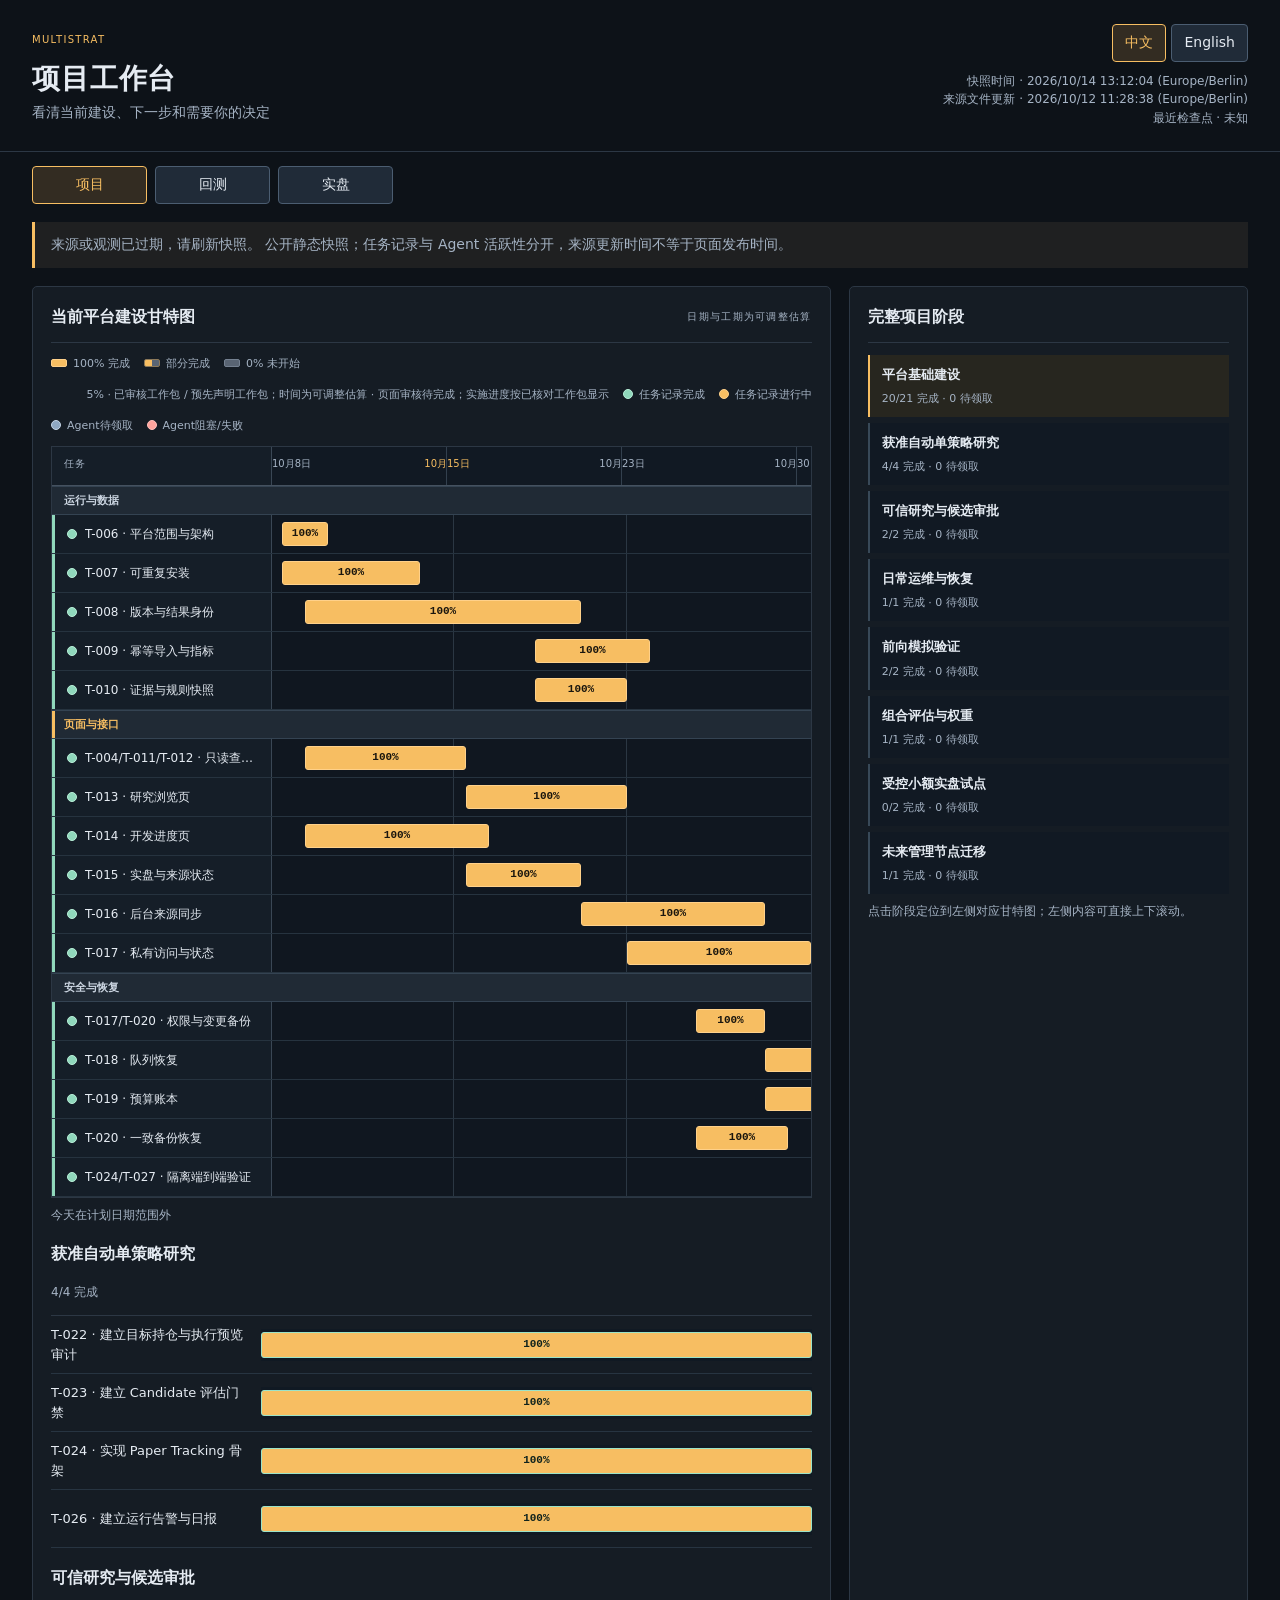
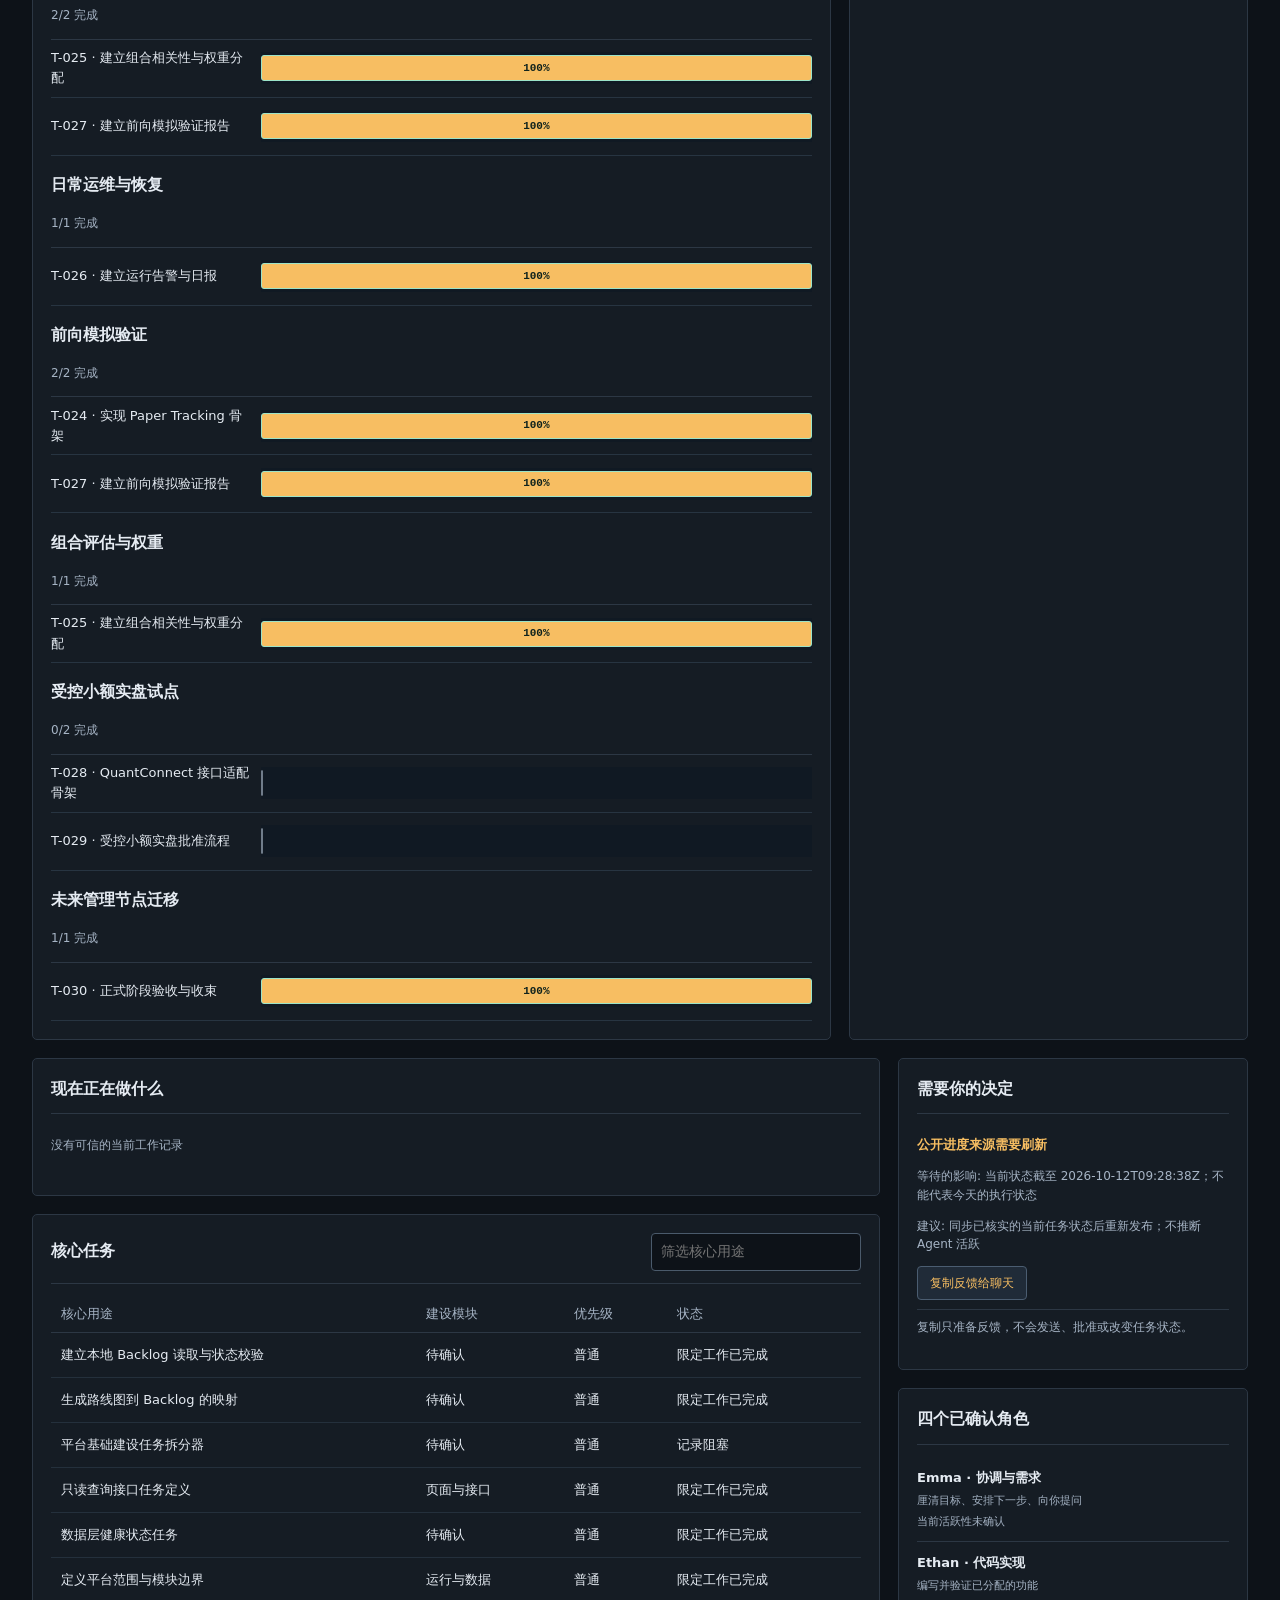
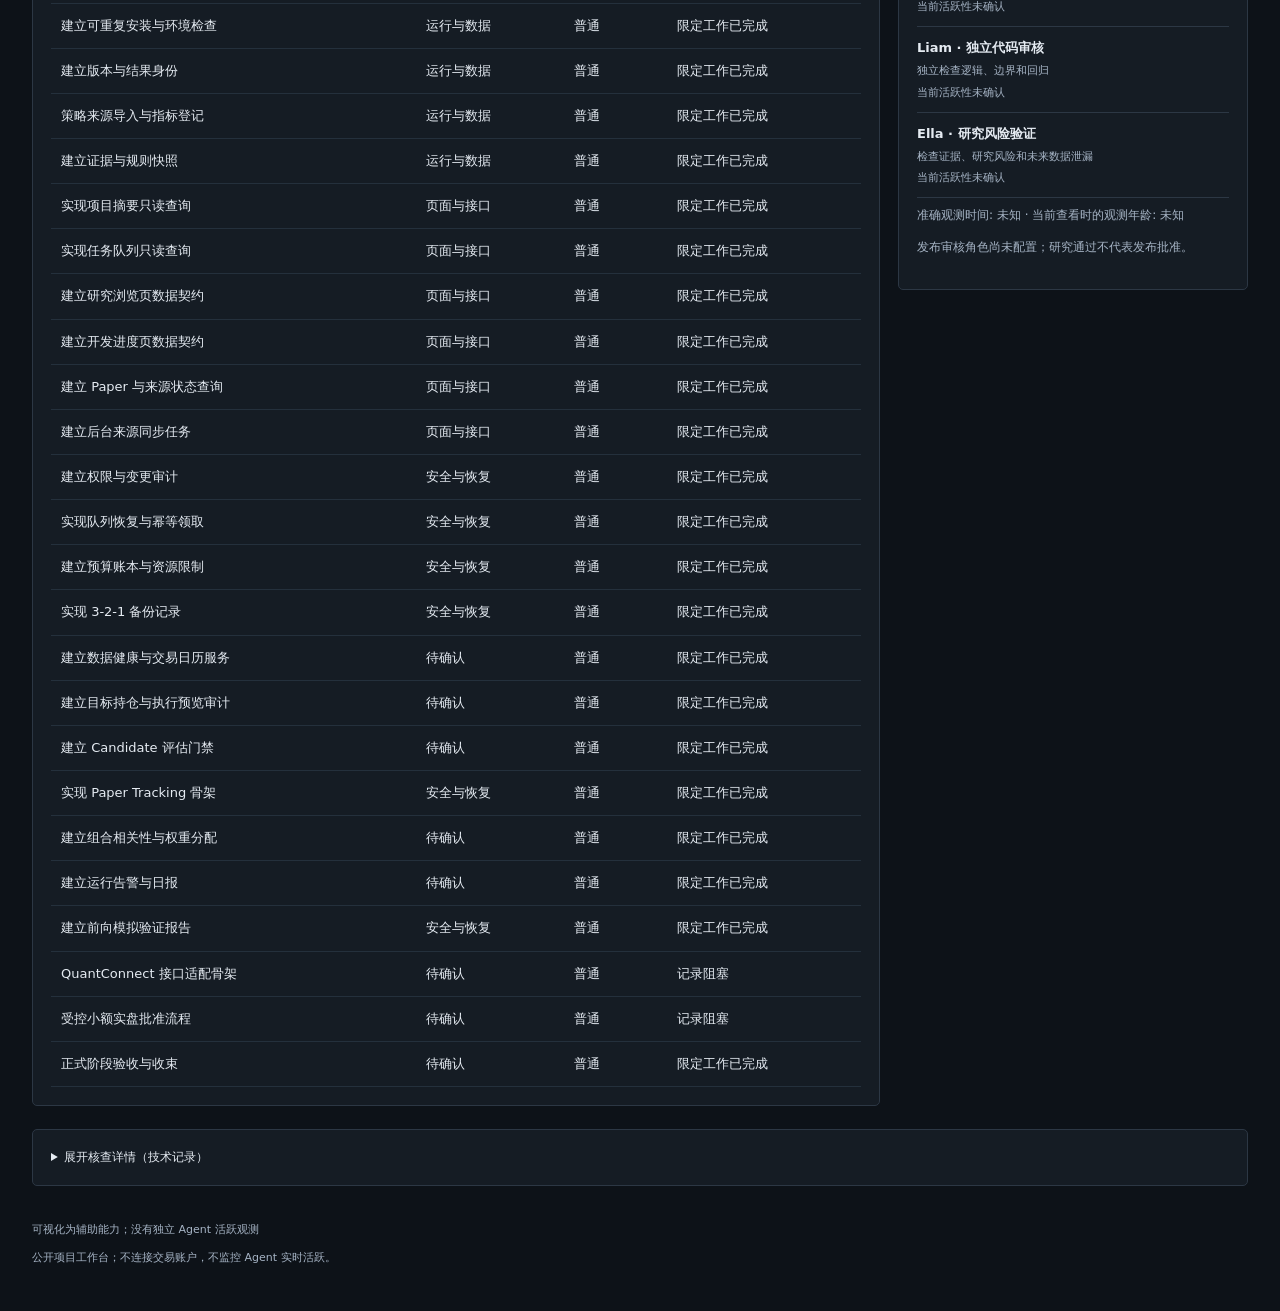
==== commit 8e53edc0: "Publish existing current workspace with strict version and data-source guards" ====
--- a/index.html
+++ b/index.html
@@ -1,18 +1,129 @@
 <!doctype html>
 <html lang="zh-CN"><head><meta charset="utf-8"><meta name="viewport" content="width=device-width,initial-scale=1">
-<meta name="multistrat-console-version" content="multistrat-console-v3">
-<title>MultiStrat · 项目控制台</title><style>
-:root{color-scheme:dark;--bg:#0d121b;--panel:#151d29;--line:#283445;--text:#e7eef6;--muted:#98a8ba;--accent:#5de0c1}*{box-sizing:border-box}body{margin:0;font:14px/1.65 system-ui,sans-serif;background:var(--bg);color:var(--text)}a{color:var(--accent)}button,input,select{font:inherit}button,select,input{background:#1d2837;color:var(--text);border:1px solid var(--line);border-radius:8px;padding:8px 12px}button{cursor:pointer}button:focus-visible,a:focus-visible,input:focus-visible,select:focus-visible{outline:2px solid var(--accent);outline-offset:3px}.shell{display:grid;grid-template-columns:225px minmax(0,1fr);min-height:100vh}aside{padding:28px 20px;border-right:1px solid var(--line);background:#101823}aside strong{font-size:22px}aside nav{display:grid;gap:8px;margin:36px 0}aside nav a{text-decoration:none;color:var(--muted);padding:10px;border-radius:8px}aside nav a:hover{background:var(--panel);color:var(--text)}.small{font-size:12px;color:var(--muted)}main{width:100%;max-width:1440px;margin:auto;padding:32px 36px}header{display:flex;justify-content:space-between;gap:16px;align-items:center;margin-bottom:24px}h1{font-size:28px;margin:0}h2{font-size:18px;margin:0 0 16px}h3{font-size:15px;margin:0 0 10px}p{margin:8px 0}.eyebrow{color:var(--accent);font-size:12px;letter-spacing:2px}.panel{background:var(--panel);border:1px solid var(--line);border-radius:14px;padding:22px;margin-bottom:20px}.metrics{display:grid;grid-template-columns:repeat(4,1fr);gap:16px}.metric b{display:block;font-size:30px;margin-top:6px}.metric span{color:var(--muted)}.split{display:grid;grid-template-columns:2fr 1fr;gap:20px}.track{height:9px;background:#273443;border-radius:6px;overflow:hidden;margin:14px 0}.track i{display:block;height:100%;background:var(--accent)}.toolbar{display:flex;gap:12px;flex-wrap:wrap;margin-bottom:18px}.board{display:grid;grid-template-columns:repeat(3,minmax(0,1fr));gap:14px}.column{background:#101823;padding:14px;border-radius:10px;min-height:140px}.task{background:var(--panel);border:1px solid var(--line);border-radius:9px;padding:14px;margin:10px 0;overflow-wrap:anywhere}.tag{display:inline-block;border:1px solid var(--line);border-radius:20px;padding:2px 9px;font-size:12px;color:var(--muted)}.done{color:var(--accent)}.blocked{color:#ffad9e}.agents{display:grid;grid-template-columns:repeat(2,minmax(0,1fr));gap:16px}.agent{background:#101823;border:1px solid var(--line);padding:18px;border-radius:10px}.avatar{width:38px;height:38px;display:inline-grid;place-items:center;background:#244b49;color:var(--accent);border-radius:12px;margin-right:10px;font-weight:700}.agent p{color:var(--muted)}.role-head{display:flex;align-items:center;gap:6px;margin-bottom:10px}.record{padding:12px 0;border-bottom:1px solid var(--line)}footer{color:var(--muted);font-size:12px;margin:25px 0}#empty{color:var(--muted)}@media(max-width:1050px){.shell{grid-template-columns:180px minmax(0,1fr)}main{padding:24px}.split{grid-template-columns:1fr}.metrics{grid-template-columns:repeat(2,1fr)}}@media(max-width:680px){.shell{display:block}aside{padding:16px;border-right:0;border-bottom:1px solid var(--line)}aside nav{display:flex;margin:12px 0;flex-wrap:wrap}aside .small{display:none}main{padding:18px}header{align-items:flex-start}h1{font-size:22px}.board,.agents{grid-template-columns:1fr}.panel{padding:16px}.toolbar input{width:100%}}
-</style></head><body><div class="shell"><aside><strong>MultiStrat<span style="color:var(--accent)">.</span></strong><p class="small" id="sideLabel"></p><nav><a href="#overview" id="navOverview"></a><a href="#work" id="navWork"></a><a href="#roles" id="navRoles"></a><a href="#records" id="navRecords"></a></nav><p class="small">multistrat-cloud-2026-10-06</p><p class="small">Console v3</p></aside><main><header><div><div class="eyebrow">PROJECT WORKSPACE</div><h1 id="heading"></h1><p class="small" id="updated"></p></div><button id="language" aria-label="Switch language">EN</button></header>
-<section id="overview"><div class="metrics" id="metrics"></div><div class="split"><div class="panel"><h2 id="scopeTitle"></h2><p id="scope"></p><div class="track"><i id="completion"></i></div><p class="small" id="completionText"></p></div><div class="panel"><h2 id="attentionTitle"></h2><div id="attention"></div></div></div></section>
-<section id="work" class="panel"><h2 id="workTitle"></h2><div class="toolbar"><input id="search" type="search"><select id="statusFilter" aria-label="Task status"></select></div><div class="board" id="board"></div><p id="empty" hidden></p></section>
-<section id="roles" class="panel"><h2 id="rolesTitle"></h2><p id="roleNotice" class="small"></p><div class="agents" id="agents"></div></section>
-<section id="records" class="panel"><h2 id="recordsTitle"></h2><div id="recordList"></div></section><footer id="footer"></footer></main></div>
-<script>const snapshot={"title":"MultiStrat Cloud · Project Progress","projectKey":"multistrat-cloud-2026-10-06","startedAt":"2026-10-06","updatedAt":"2026-10-14","tasks":[{"id":"cloud-dashboard","labels":{"en":"Integrate project dashboard","zh":"整合项目看板"},"status":"done"},{"id":"cloud-pages","labels":{"en":"Publish public dashboard","zh":"发布公开看板"},"status":"done"},{"id":"cloud-agent-alignment","labels":{"en":"Align four project Agent roles","zh":"对齐四个项目 Agent 角色"},"status":"done"},{"id":"cloud-role-verification","labels":{"en":"Verify native roles in cloud","zh":"核实云端原生角色加载"},"status":"todo"},{"id":"cloud-data-isolation","labels":{"en":"Restrict dashboard to current cloud project","zh":"限定看板只展示当前云项目"},"status":"done"},{"id":"cloud-console-unification","labels":{"zh":"统一控制台与发布来源","en":"Unify console and release source"},"status":"in_progress"}],"agents":[{"id":"coordinator","labels":{"en":"Emma · Coordinator and requirements owner","zh":"Emma（艾玛）· 主协调与需求负责人","scopeEn":"Clarify requirements, define acceptance, route work, consolidate findings and schedule cloud operations.","scopeZh":"澄清需求、定义验收、路由任务、汇总审核、统一安排云操作。"},"status":"unknown","taskIds":["cloud-dashboard","cloud-pages","cloud-agent-alignment","cloud-role-verification","cloud-data-isolation"]},{"id":"implementer","labels":{"en":"Ethan · Code implementation and fixes","zh":"Ethan（伊森）· 代码实现与修复","scopeEn":"Modify assigned files, run relevant verification and fix independent reviewer findings; no cloud operations or release approval.","scopeZh":"修改分配文件、验证实现、修复独立审核问题；不自行运行云回测或批准上线。"},"status":"unknown","taskIds":["cloud-role-verification"]},{"id":"code_reviewer","labels":{"en":"Liam · Independent code review","zh":"Liam（利亚姆）· 独立代码审核","scopeEn":"Read-only requirements, logic, interfaces, edge cases, bugs and regression review of a fixed version.","scopeZh":"只读审核固定版本的需求符合性、逻辑、接口、边界、bug 与回归风险。"},"status":"unknown","taskIds":["cloud-role-verification"]},{"id":"research_validator","labels":{"en":"Ella · Research risk and validation","zh":"Ella（艾拉）· 研究风险与验证","scopeEn":"Read-only causality/future-data leakage, overfitting, costs, risk constraints and evidence review; cannot approve Paper/Live.","scopeZh":"只读检查未来数据泄漏、因果性、过拟合、成本、风险约束与证据；不批准 Paper/Live。"},"status":"unknown","taskIds":["cloud-role-verification"]}],"consoleVersion":"multistrat-console-v3"};
-const text={zh:{heading:'当前项目控制台',sideLabel:'项目进度与协作',overview:'项目概览',work:'工作看板',roles:'Agent 分工与状态',records:'当前记录',updated:'记录更新',total:'工作包',done:'已完成',open:'待处理',agents:'已确认角色',scopeTitle:'当前项目范围',scope:'仅包含 2026-10-06 起在当前项目确认的工作记录。下方完成比例用于已登记的工作包，不代表整个交易系统的完成率。',attention:'待核实与下一步',completion:'已登记工作包完成',roleNotice:'角色职责已经确认；独立运行状态尚无验证记录。工作分配表示职责绑定，不表示 Agent 正在运行。',search:'搜索当前工作包',all:'全部状态',todo:'待办',in_progress:'进行中',blocked:'阻塞',doneStatus:'完成',unknown:'待核实',idle:'待命',unassigned:'未分配',empty:'没有匹配的当前项目工作包',tasks:'关联工作包',none:'暂无工作分配',recordNote:'当前快照中的工作状态；不使用历史迁移数据。',footer:'MultiStrat · 当前项目记录 · Console v3'},en:{heading:'Current project console',sideLabel:'Progress & collaboration',overview:'Overview',work:'Work board',roles:'Agent roles & status',records:'Current records',updated:'Records updated',total:'Work packages',done:'Completed',open:'Open',agents:'Confirmed roles',scopeTitle:'Project scope',scope:'Only work confirmed for this project since 2026-10-06. Completion refers to registered work packages, not the entire trading system.',attention:'Verification & next steps',completion:'registered work packages completed',roleNotice:'Responsibilities are confirmed; independent runtime has not been verified. Assignment does not imply an Agent is running.',search:'Search current work packages',all:'All statuses',todo:'Todo',in_progress:'In progress',blocked:'Blocked',doneStatus:'Done',unknown:'Needs verification',idle:'Idle',unassigned:'Unassigned',empty:'No matching current-project work packages',tasks:'Assigned work',none:'No work assigned',recordNote:'Work status from the current snapshot; no migrated history is used.',footer:'MultiStrat · Current project records · Console v3'}};
-let lang='zh';const esc=v=>String(v).replace(/[&<>"']/g,c=>({'&':'&amp;','<':'&lt;','>':'&gt;','"':'&quot;',"'":'&#39;'}[c]));const status=s=>s==='done'?text[lang].doneStatus:(text[lang][s]||text[lang].unknown);const label=t=>t.labels[lang];const put=(id,s)=>document.getElementById(id).textContent=s;
-function board(){const query=document.getElementById('search').value.toLowerCase();const filter=document.getElementById('statusFilter').value;const tasks=snapshot.tasks.filter(t=>label(t).toLowerCase().includes(query)&&(!filter||t.status===filter));document.getElementById('board').innerHTML=['todo','in_progress','done'].map(s=>{const items=tasks.filter(t=>s==='in_progress'?['in_progress','blocked'].includes(t.status):t.status===s);return '<div class="column"><h3>'+esc(status(s))+' <span class="tag">'+items.length+'</span></h3>'+items.map(t=>'<article class="task" id="task-'+esc(t.id)+'"><h3>'+esc(label(t))+'</h3><span class="tag '+esc(t.status)+'">'+esc(status(t.status))+'</span></article>').join('')+'</div>'}).join('');document.getElementById('empty').hidden=tasks.length>0}
-function render(){const d=text[lang];document.documentElement.lang=lang==='zh'?'zh-CN':'en';put('heading',d.heading);put('sideLabel',d.sideLabel);put('language',lang==='zh'?'EN':'中文');put('updated',d.updated+' · '+snapshot.updatedAt);[['navOverview','overview'],['navWork','work'],['navRoles','roles'],['navRecords','records'],['workTitle','work'],['rolesTitle','roles'],['recordsTitle','records'],['scopeTitle','scopeTitle'],['scope','scope'],['attentionTitle','attention'],['roleNotice','roleNotice'],['footer','footer'],['empty','empty']].forEach(([id,key])=>put(id,d[key]));const done=snapshot.tasks.filter(t=>t.status==='done').length;document.getElementById('metrics').innerHTML=[[d.total,snapshot.tasks.length],[d.done,done],[d.open,snapshot.tasks.length-done],[d.agents,snapshot.agents.length]].map(([s,n])=>'<div class="panel metric"><span>'+esc(s)+'</span><b>'+n+'</b></div>').join('');document.getElementById('completion').style.width=(snapshot.tasks.length?done/snapshot.tasks.length*100:0)+'%';put('completionText',done+'/'+snapshot.tasks.length+' · '+d.completion);document.getElementById('attention').innerHTML=snapshot.tasks.filter(t=>t.status!=='done').map(t=>'<p>'+esc(label(t))+' <span class="tag">'+esc(status(t.status))+'</span></p>').join('')||esc(d.none);document.getElementById('search').placeholder=d.search;document.getElementById('search').setAttribute('aria-label',d.search);const previous=document.getElementById('statusFilter').value;document.getElementById('statusFilter').innerHTML=['','todo','in_progress','blocked','done'].map(s=>'<option value="'+s+'">'+esc(s?status(s):d.all)+'</option>').join('');document.getElementById('statusFilter').value=previous;document.getElementById('statusFilter').setAttribute('aria-label',d.all);board();document.getElementById('agents').innerHTML=snapshot.agents.map(a=>'<article class="agent"><div class="role-head"><span class="avatar">'+esc(a.labels.en.split(' ')[0][0])+'</span><strong>'+esc(a.labels[lang])+'</strong></div><span class="tag">'+esc(status(a.status))+'</span><p>'+esc(a.labels[lang==='zh'?'scopeZh':'scopeEn'])+'</p><div class="small">'+esc(d.tasks)+'</div>'+a.taskIds.filter(id=>snapshot.tasks.some(t=>t.id===id)).map(id=>'<div>'+esc(label(snapshot.tasks.find(t=>t.id===id)))+'</div>').join('')+'</article>').join('');document.getElementById('recordList').innerHTML='<p class="small">'+esc(d.recordNote)+'</p>'+snapshot.tasks.map(t=>'<div class="record">'+esc(label(t))+' <span class="tag '+esc(t.status)+'">'+esc(status(t.status))+'</span></div>').join('')}
-if(snapshot.projectKey!=='multistrat-cloud-2026-10-06'||snapshot.consoleVersion!=='multistrat-console-v3'||snapshot.startedAt!=='2026-10-06'){throw Error('Invalid current-project console payload')}
-document.getElementById('language').addEventListener('click',()=>{lang=lang==='zh'?'en':'zh';render()});document.getElementById('search').addEventListener('input',board);document.getElementById('statusFilter').addEventListener('change',board);render();
+<meta http-equiv="Content-Security-Policy" content="default-src 'none'; script-src 'unsafe-inline'; style-src 'unsafe-inline'; img-src 'none'; connect-src 'none'; base-uri 'none'; form-action 'none'">
+<meta name="multistrat-console-version" content="multistrat-workspace-v4"><title>MultiStrat</title><style>:root{color-scheme:dark;--bg:#0d1218;--panel:#151c24;--line:#2c3744;--text:#e5ebf2;--muted:#a6b4c5;--amber:#f7be62;--green:#90d8bc;--red:#ffa49d}*{box-sizing:border-box}body{margin:0;background:var(--bg);color:var(--text);font:14px/1.55 system-ui,-apple-system,"Segoe UI",sans-serif}header,main{max-width:1600px;margin:auto;padding:24px 32px}header{display:flex;justify-content:space-between;align-items:center;border-bottom:1px solid var(--line)}h1{margin:7px 0 2px;font-size:28px;letter-spacing:.03em}header p{margin:0;color:var(--muted)}h2{font-size:16px;margin:0}.eyebrow,.section-title>span{font-size:10px;letter-spacing:.13em;color:var(--muted)}.eyebrow{color:var(--amber)}.version{font-size:12px;color:var(--amber);border:1px solid #755c36;padding:3px 8px;vertical-align:middle}.header-time{text-align:right;font-size:12px;color:var(--muted);max-width:380px}.health{border-left:3px solid var(--amber);background:#1f2021;padding:12px 16px;color:var(--muted);margin-bottom:18px}.health strong{color:var(--amber)}.metrics{display:grid;grid-template-columns:repeat(4,1fr);gap:12px;margin-bottom:18px}.metric,.panel{background:var(--panel);border:1px solid var(--line);border-radius:5px}.metric{padding:15px 18px}.metric .value{font:600 27px/1.25 ui-monospace,Consolas,monospace;color:var(--text)}.metric .label{color:var(--muted);margin-top:6px;font-size:12px}.metric .note{font-size:11px;color:var(--muted);margin-top:6px}.workspace{display:grid;grid-template-columns:minmax(0,1fr) 350px;gap:18px}.primary,aside{min-width:0}.panel{padding:18px;margin-bottom:18px}.section-title{display:flex;justify-content:space-between;align-items:center;gap:12px;padding-bottom:12px;border-bottom:1px solid var(--line);margin-bottom:12px}.caption,.muted{font-size:12px;color:var(--muted)}.caption{margin:8px 0 14px}.table-wrap{overflow:auto}table{width:100%;border-collapse:collapse;text-align:left;font-size:12px}th{font-weight:500;color:var(--muted);padding:8px 10px;border-bottom:1px solid var(--line);white-space:nowrap}td{vertical-align:top;padding:12px 10px;border-bottom:1px solid #24303c;overflow-wrap:anywhere}td:first-child{width:47%}td p{margin:5px 0 0;color:var(--muted)}.task-id{font-family:ui-monospace,Consolas,monospace}.pill{display:inline-block;padding:3px 7px;background:#263341;color:#c7d6e7;border:1px solid #3a4c60;border-radius:3px;font-size:11px;white-space:normal}.pill.completed{color:var(--green);background:#18382e;border-color:#2b5e4c}.pill.running,.pill.waiting_human{color:var(--amber);background:#342d20;border-color:#645239}.pill.failed{color:var(--red);background:#3e2628;border-color:#674047}input{background:var(--bg);border:1px solid #4a5a6b;color:var(--text);padding:7px 9px;border-radius:4px;font:inherit;width:210px}label{font-size:12px;color:var(--muted)}:focus-visible{outline:2px solid var(--amber);outline-offset:3px}.skip{position:absolute;left:16px;top:-80px;color:var(--text);background:var(--panel);padding:10px}.skip:focus{top:12px;z-index:10}.module-grid{display:grid;grid-template-columns:repeat(2,minmax(0,1fr));gap:10px}.module{padding:12px;background:#111923;border:1px solid var(--line);border-radius:4px}.module h3{font-size:13px;margin:0 0 6px}.module p{font-size:11px;color:var(--muted);margin:0}.item{border-bottom:1px solid var(--line);padding:10px 0;overflow-wrap:anywhere}.item:last-child{border-bottom:none}.item h3{font-size:13px;margin:0 0 5px}.item p{font-size:12px;color:var(--muted);margin:4px 0}.highlight{color:var(--amber)}ul{padding-left:19px}li{padding:3px 0;font-size:12px;color:var(--muted)}.current-title{font-size:16px;font-family:ui-monospace,Consolas,monospace;overflow-wrap:anywhere}.daily-grid{display:grid;grid-template-columns:repeat(3,minmax(0,1fr));gap:16px}.daily-day h3{font-size:14px;color:var(--amber)}details{border-bottom:1px solid var(--line);padding:8px 0}summary{cursor:pointer;font-size:12px;overflow-wrap:anywhere}details p{font-size:12px;color:var(--muted);overflow-wrap:anywhere}footer{font-size:11px;color:var(--muted);padding:6px 0 24px;overflow-wrap:anywhere}.empty{color:var(--muted);font-size:12px;padding:10px 0}@media(max-width:1050px){.workspace{grid-template-columns:1fr}.daily-grid{grid-template-columns:repeat(2,minmax(0,1fr))}aside{display:grid;grid-template-columns:repeat(2,minmax(0,1fr));gap:14px}aside .panel{margin-bottom:0}aside{margin-bottom:18px}.metrics{grid-template-columns:repeat(2,1fr)}}@media(max-width:600px){header,main{padding:18px 14px}header{align-items:flex-start;flex-direction:column;gap:12px}.header-time{text-align:left}h1{font-size:24px}.metrics{gap:8px}.metric{padding:12px}.metric .value{font-size:22px}.workspace{gap:0}.panel{padding:13px}aside,.daily-grid,.module-grid{grid-template-columns:1fr}.section-title{align-items:flex-start;flex-wrap:wrap}input{width:170px}table{min-width:690px}.health{padding:10px 12px}.section-title>span{font-size:9px}}
+
+/* Workstation v2 */
+button{font:inherit;color:var(--text);background:#202b38;border:1px solid #4b5d71;border-radius:4px;padding:7px 12px;cursor:pointer}button[aria-pressed=true],button[aria-selected=true]{border-color:var(--amber);color:var(--amber);background:#332c22}.header-tools{display:flex;flex-direction:column;align-items:flex-end;gap:10px}.language{display:flex;gap:5px}nav{max-width:1600px;margin:0 auto;padding:14px 32px 0;display:flex;gap:8px}nav button{min-width:115px}main{padding-top:18px}.plan-layout{display:grid;grid-template-columns:minmax(0,2fr) minmax(270px,1fr);gap:18px}.progress-title{font-size:18px;margin:6px 0 10px;color:var(--amber)}.gantt-axis{display:flex;justify-content:space-between;margin:20px 0 7px 210px;font-size:11px;color:var(--muted)}.gantt-axis span:nth-child(2){color:var(--amber)}.gantt-row{display:grid;grid-template-columns:200px minmax(0,1fr);gap:10px;align-items:center;min-height:68px;border-bottom:1px solid #273441}.gantt-label strong{font-size:13px;display:block}.gantt-label small{font-size:10px;color:var(--muted);display:block;margin-top:4px}.gantt-row.active .gantt-label strong{color:var(--amber)}.gantt-track{position:relative;height:42px;background:repeating-linear-gradient(90deg,transparent,transparent calc(25% - 1px),#34414e calc(25% - 1px),#34414e 25%)}.gantt-bar{position:absolute;top:8px;height:27px;background:#30435a;border:1px solid #597390;border-radius:3px;font-size:11px;padding:4px 5px;white-space:nowrap;overflow:hidden}.active .gantt-bar{background:#59442c;border-color:var(--amber);color:#ffe0b0}.today-line{position:absolute;top:0;bottom:0;width:2px;background:var(--amber);z-index:1}.stage{padding:10px 12px;border-left:2px solid #384958;margin:0 0 6px;background:#111923}.stage strong{font-size:13px;display:block}.stage small{display:block;color:var(--amber);font-size:11px;margin-top:5px}.stage.current{border-color:var(--amber);background:#27261f}.subphase{font-size:11px;color:var(--muted);padding:4px 8px;margin-top:4px;border-left:2px solid #3d454b}.subphase.selected{color:var(--amber);border-color:var(--amber)}.deliverable{display:flex;justify-content:space-between;gap:10px;font-size:12px;border-bottom:1px solid var(--line);padding:8px 0}.role-item{padding:11px 0;border-bottom:1px solid var(--line)}.role-item h3{font-size:13px;margin:0}.role-item p{font-size:11px;color:var(--muted);margin:4px 0}.role-state{font-size:11px;display:block;color:var(--muted)}.role-state.working{color:var(--amber)}.decision{padding:9px 0;border-bottom:1px solid var(--line)}.decision h3{font-size:13px;margin:0 0 6px;color:var(--amber)}.decision p{font-size:12px;color:var(--muted)}textarea{width:100%;min-height:80px;margin-top:9px;color:var(--text);background:var(--bg);border:1px solid var(--line);padding:8px}.action{font-size:12px;color:var(--amber)}.placeholder{min-height:230px;padding:35px}.placeholder h2{font-size:22px;margin-bottom:18px}.placeholder p{max-width:700px;color:var(--muted)}[hidden]{display:none!important}.audit{margin-top:5px}td:first-child{width:45%}table{font-size:13px}footer{padding-bottom:10px}.current-title{font-family:inherit;font-size:21px;margin:8px 0 12px}.current-title+p{font-size:14px}#current-body p{color:var(--muted)}
+@media(max-width:1050px){.plan-layout{grid-template-columns:minmax(0,2fr) minmax(230px,1fr)}.gantt-row{grid-template-columns:150px minmax(0,1fr)}.gantt-axis{margin-left:160px}}
+@media(max-width:720px){.plan-layout{grid-template-columns:1fr}.header-tools{align-items:flex-start}.gantt-row{grid-template-columns:1fr;gap:5px;padding:10px 0}.gantt-axis{margin-left:0}.gantt-track{height:38px}.gantt-label small{display:inline;margin-left:8px}.gantt-label strong{display:inline}nav{padding:12px 14px 0}nav button{min-width:0;flex:1}.workspace{grid-template-columns:1fr}table{min-width:520px}.deliverable{flex-direction:column;gap:3px}}
+
+/* All predeclared deliverables remain visible under their timeline group. */
+.gantt-children{padding:4px 12px 14px;border-bottom:1px solid var(--line)}.gantt-children .deliverable{display:grid;grid-template-columns:minmax(0,1fr) minmax(0,1.2fr);padding:7px 0;overflow-wrap:anywhere}.block-progress{font-size:12px;color:var(--text);margin-top:5px}.gantt-label .caption{margin:3px 0}.gantt-row{min-height:108px}@media(max-width:720px){.gantt-children .deliverable{grid-template-columns:1fr;gap:3px}.gantt-children{padding-left:5px;padding-right:5px}.gantt-label .block-progress{display:block}}
+
+/* Standard task-row Gantt. The label column remains aligned while the whole chart scrolls. */
+.gantt-legend{display:flex;align-items:center;gap:14px;flex-wrap:wrap;font-size:11px;color:var(--muted);margin:2px 0 12px}.legend-item{display:inline-flex;align-items:center;gap:6px}.legend-item i{width:16px;height:8px;border-radius:2px;background:#596473;border:1px solid #758191}.legend-item i.complete{background:var(--amber);border-color:#ffd18a}.legend-item i.partial{background:linear-gradient(90deg,var(--amber) 50%,#596473 50%);border-color:#8c795a}.legend-basis{margin-left:auto}.gantt-scroll{overflow-x:auto;overscroll-behavior-inline:contain;border:1px solid var(--line);background:#101720}.gantt-chart{--gantt-label:220px;position:relative;min-width:920px}.gantt-head,.gantt-row{display:grid;grid-template-columns:var(--gantt-label) minmax(0,1fr);min-height:38px}.gantt-head{position:sticky;top:0;z-index:5;background:#111923;border-bottom:1px solid #45515f}.gantt-name-head,.gantt-label{position:sticky;left:0;z-index:4;background:#151e28;border-right:1px solid #3a4755;padding:9px 12px;white-space:nowrap;overflow:hidden;text-overflow:ellipsis}.gantt-name-head{font-size:10px;color:var(--muted);letter-spacing:.08em;text-transform:uppercase}.gantt-axis{position:relative;margin:0;height:38px;background:repeating-linear-gradient(90deg,transparent,transparent calc(25% - 1px),#33404e calc(25% - 1px),#33404e 25%)}.gantt-axis span{position:absolute;top:9px;transform:translateX(-50%);font-size:10px;color:var(--muted);white-space:nowrap}.gantt-axis span:first-child{transform:none}.gantt-axis span:last-child{transform:translateX(-100%)}.gantt-group{display:grid;grid-template-columns:var(--gantt-label) minmax(0,1fr);min-height:28px;background:#202a35;border-top:1px solid #344352;border-bottom:1px solid #344352}.gantt-group-title{position:sticky;left:0;z-index:4;grid-column:1/-1;padding:5px 12px;color:#cbd5e1;font-size:11px;font-weight:650;background:#202a35}.gantt-group.active .gantt-group-title{color:var(--amber);box-shadow:inset 3px 0 var(--amber)}.gantt-row{border-bottom:1px solid #26333f;align-items:stretch}.gantt-label{font-size:12px;line-height:20px}.gantt-track{position:relative;height:auto;min-height:38px;background:repeating-linear-gradient(90deg,transparent,transparent calc(25% - 1px),#2b3743 calc(25% - 1px),#2b3743 25%)}.gantt-bar{position:absolute;top:7px;height:24px;min-width:38px;padding:0;border:1px solid #707c8a;border-radius:3px;background:#535e6b;overflow:hidden;color:#f8fbff}.gantt-fill{position:absolute;inset:0 auto 0 0;background:var(--amber)}.gantt-bar.complete{background:var(--amber);border-color:#ffd18a;color:#1a160e}.gantt-bar.not-started{background:#535e6b}.gantt-bar.unreviewed{background:repeating-linear-gradient(135deg,#535e6b,#535e6b 5px,#424c58 5px,#424c58 10px)}.gantt-value{position:absolute;inset:0;display:grid;place-items:center;font:700 11px/1 ui-monospace,Consolas,monospace;color:inherit;text-shadow:0 1px 2px #101418;z-index:2}.gantt-bar.complete .gantt-value{text-shadow:none}.gantt-today{position:absolute;top:38px;bottom:0;width:2px;background:var(--amber);z-index:3;pointer-events:none;box-shadow:0 0 0 1px #17120a}.gantt-today:before{content:"";position:absolute;top:0;left:-3px;border-left:4px solid transparent;border-right:4px solid transparent;border-top:6px solid var(--amber)}
+@media(max-width:1050px){.gantt-chart{--gantt-label:190px}.gantt-head,.gantt-row{grid-template-columns:var(--gantt-label) minmax(0,1fr)}.gantt-axis{margin:0}}
+@media(max-width:720px){.gantt-scroll{margin-left:-4px;margin-right:-4px}.gantt-chart{--gantt-label:170px;min-width:860px}.gantt-head,.gantt-row{grid-template-columns:var(--gantt-label) minmax(0,1fr);padding:0;gap:0;min-height:38px}.gantt-label{display:block;padding:9px 10px}.gantt-track{height:auto}.legend-basis{width:100%;margin-left:0}}
+.legend-item i.agent-completed{background:var(--green);border-color:#b9f0d9;border-radius:50%;width:10px;height:10px}.legend-item i.agent-running{background:var(--amber);border-color:#ffd18a;border-radius:50%;width:10px;height:10px}.legend-item i.agent-ready{background:#8fa8c2;border-color:#c5d5e5;border-radius:50%;width:10px;height:10px}.legend-item i.agent-blocked{background:var(--red);border-color:#ffc0bb;border-radius:50%;width:10px;height:10px}.gantt-row.agent-completed .gantt-label{border-left:3px solid var(--green)}.gantt-row.agent-running .gantt-label{border-left:3px solid var(--amber)}.gantt-row.agent-ready .gantt-label{border-left:3px solid #8fa8c2}.gantt-row.agent-blocked .gantt-label,.gantt-row.agent-failed .gantt-label{border-left:3px solid var(--red)}
+.agent-marker{display:inline-block;width:10px;height:10px;margin-right:8px;border-radius:50%;vertical-align:middle;border:1px solid #758191}.agent-marker.agent-completed{background:var(--green);border-color:#b9f0d9}.agent-marker.agent-running{background:var(--amber);border-color:#ffd18a}.agent-marker.agent-ready{background:#8fa8c2;border-color:#c5d5e5}.agent-marker.agent-blocked,.agent-marker.agent-failed{background:var(--red);border-color:#ffc0bb}.agent-marker.agent-unknown{background:#596473}
+/* Stage journey navigation */
+.stage-button{display:block;width:100%;text-align:left;border:0;background:transparent;padding:0;color:inherit}.stage-button small{display:block;color:var(--muted);font-size:11px;margin-top:5px}.stage-task-list{margin-top:8px;border-top:1px solid var(--line)}.stage-task{display:flex;justify-content:space-between;padding:6px 0;border-bottom:1px solid var(--line);font-size:11px}.stage-task-status.completed{color:#9be3c8}.stage-task-status.running{color:var(--amber)}.stage-task-status.ready{color:#a8bfd8}.stage-task-status.blocked,.stage-task-status.failed{color:#ffaaa5}
+/* Stage-specific execution view */
+.stage-gantt{border-top:1px solid var(--line)}.stage-gantt-row{display:grid;grid-template-columns:200px minmax(0,1fr);gap:10px;align-items:center;min-height:58px;border-bottom:1px solid #273441}.stage-gantt-label{font-size:13px;color:var(--text)}.stage-gantt-track{position:relative;height:32px;background:#101923}.stage-gantt-row .gantt-bar{top:3px;height:26px;min-width:2px}.stage-gantt-row.complete .gantt-bar{background:#9be3c8;color:#10231d;border-color:#9be3c8}.stage-gantt-row.partial .gantt-bar{background:var(--amber);color:#241b0d;border-color:var(--amber)}
+</style></head><body>
+<a class="skip" href="#current" data-i18n="skip"></a>
+<header><div><span class="eyebrow">MULTISTRAT</span><h1 data-i18n="title"></h1><p data-i18n="subtitle"></p></div><div class="header-tools"><div class="language"><button id="lang-zh" lang="zh" aria-label="中文">中文</button><button id="lang-en" lang="en" aria-label="English">English</button></div><div id="snapshot-time" class="header-time"></div></div></header>
+<nav id="tabs" role="tablist"><button id="tab-project" role="tab" aria-controls="project" data-i18n="project"></button><button id="tab-backtests" role="tab" aria-controls="backtests" data-i18n="backtests"></button><button id="tab-live" role="tab" aria-controls="live" data-i18n="live"></button></nav>
+<main><section id="health" class="health"></section>
+<div id="project" role="tabpanel" aria-labelledby="tab-project"><div class="plan-layout"><section class="panel"><div class="section-title"><h2 data-i18n="buildTimeline"></h2><span data-i18n="provisional"></span></div><div id="progress-summary"></div><div id="gantt"></div></section><section class="panel"><div class="section-title"><h2 data-i18n="fullRoadmap"></h2></div><div id="stages"></div></section></div>
+<div class="workspace"><div class="primary"><section class="panel" id="current"><div class="section-title"><h2 data-i18n="currentWork"></h2></div><div id="current-body"></div></section><section class="panel" id="tasks"><div class="section-title"><h2 data-i18n="coreTasks"></h2><input id="filter" type="search"></div><div class="table-wrap"><table><thead><tr><th data-i18n="purpose"></th><th data-i18n="constructionBlock"></th><th data-i18n="priority"></th><th data-i18n="status"></th></tr></thead><tbody id="task-rows"></tbody></table></div></section></div>
+<aside><section class="panel"><div class="section-title"><h2 data-i18n="decisionSupport"></h2></div><div id="decisions"></div><p class="caption" data-i18n="copyNotice"></p></section><section class="panel"><div class="section-title"><h2 data-i18n="agentRoles"></h2></div><div id="roles"></div><p id="observed-at" class="caption"></p><p class="caption" data-i18n="publicationRole"></p></section></aside></div>
+<details class="panel audit"><summary data-i18n="auditDetails"></summary><div id="audit"></div></details></div>
+<section id="backtests" role="tabpanel" aria-labelledby="tab-backtests" hidden class="panel placeholder"><h2 data-i18n="backtestReserved"></h2><p data-i18n="backtestEmpty"></p></section>
+<section id="live" role="tabpanel" aria-labelledby="tab-live" hidden class="panel placeholder"><h2 data-i18n="liveReserved"></h2><p data-i18n="liveEmpty"></p></section>
+<footer id="footer"></footer></main><script id="snapshot" type="application/json">{"schema_version": "local-progress.v1", "public_schema": "current-workspace.v1", "consoleVersion": "multistrat-workspace-v4", "projectKey": "multistrat-cloud-2026-10-06", "startedAt": "2026-10-06", "public_static": true, "generated_at": "2026-10-14T11:12:04.609252Z", "daily_timezone": "Europe/Berlin", "source": {"status": "stale", "modified_at": "2026-10-12T09:28:38Z", "last_checkpoint_at": null, "age_seconds": 179006.609252, "stale_limit_seconds": 1800, "reason": "Repository backlog snapshot; not live Agent observation"}, "modules": [], "roadmap": {"status": "local_plan"}, "tasks": [{"id": "T-001", "status": "completed", "dependencies": [], "acceptance": [], "checkpoint": "", "history": [], "executor_status": "unknown"}, {"id": "T-002", "status": "completed", "dependencies": [], "acceptance": [], "checkpoint": "", "history": [], "executor_status": "unknown"}, {"id": "T-003", "status": "blocked", "dependencies": [], "acceptance": [], "checkpoint": "", "history": [], "executor_status": "unknown"}, {"id": "T-004", "status": "completed", "dependencies": [], "acceptance": [], "checkpoint": "", "history": [], "executor_status": "unknown"}, {"id": "T-005", "status": "completed", "dependencies": [], "acceptance": [], "checkpoint": "", "history": [], "executor_status": "unknown"}, {"id": "T-006", "status": "completed", "dependencies": [], "acceptance": [], "checkpoint": "", "history": [], "executor_status": "unknown"}, {"id": "T-007", "status": "completed", "dependencies": [], "acceptance": [], "checkpoint": "", "history": [], "executor_status": "unknown"}, {"id": "T-008", "status": "completed", "dependencies": [], "acceptance": [], "checkpoint": "", "history": [], "executor_status": "unknown"}, {"id": "T-009", "status": "completed", "dependencies": [], "acceptance": [], "checkpoint": "", "history": [], "executor_status": "unknown"}, {"id": "T-010", "status": "completed", "dependencies": [], "acceptance": [], "checkpoint": "", "history": [], "executor_status": "unknown"}, {"id": "T-011", "status": "completed", "dependencies": [], "acceptance": [], "checkpoint": "", "history": [], "executor_status": "unknown"}, {"id": "T-012", "status": "completed", "dependencies": [], "acceptance": [], "checkpoint": "", "history": [], "executor_status": "unknown"}, {"id": "T-013", "status": "completed", "dependencies": [], "acceptance": [], "checkpoint": "", "history": [], "executor_status": "unknown"}, {"id": "T-014", "status": "completed", "dependencies": [], "acceptance": [], "checkpoint": "", "history": [], "executor_status": "unknown"}, {"id": "T-015", "status": "completed", "dependencies": [], "acceptance": [], "checkpoint": "", "history": [], "executor_status": "unknown"}, {"id": "T-016", "status": "completed", "dependencies": [], "acceptance": [], "checkpoint": "", "history": [], "executor_status": "unknown"}, {"id": "T-017", "status": "completed", "dependencies": [], "acceptance": [], "checkpoint": "", "history": [], "executor_status": "unknown"}, {"id": "T-018", "status": "completed", "dependencies": [], "acceptance": [], "checkpoint": "", "history": [], "executor_status": "unknown"}, {"id": "T-019", "status": "completed", "dependencies": [], "acceptance": [], "checkpoint": "", "history": [], "executor_status": "unknown"}, {"id": "T-020", "status": "completed", "dependencies": [], "acceptance": [], "checkpoint": "", "history": [], "executor_status": "unknown"}, {"id": "T-021", "status": "completed", "dependencies": [], "acceptance": [], "checkpoint": "", "history": [], "executor_status": "unknown"}, {"id": "T-022", "status": "completed", "dependencies": [], "acceptance": [], "checkpoint": "", "history": [], "executor_status": "unknown"}, {"id": "T-023", "status": "completed", "dependencies": [], "acceptance": [], "checkpoint": "", "history": [], "executor_status": "unknown"}, {"id": "T-024", "status": "completed", "dependencies": [], "acceptance": [], "checkpoint": "", "history": [], "executor_status": "unknown"}, {"id": "T-025", "status": "completed", "dependencies": [], "acceptance": [], "checkpoint": "", "history": [], "executor_status": "unknown"}, {"id": "T-026", "status": "completed", "dependencies": [], "acceptance": [], "checkpoint": "", "history": [], "executor_status": "unknown"}, {"id": "T-027", "status": "completed", "dependencies": [], "acceptance": [], "checkpoint": "", "history": [], "executor_status": "unknown"}, {"id": "T-028", "status": "blocked", "dependencies": [], "acceptance": [], "checkpoint": "", "history": [], "executor_status": "unknown"}, {"id": "T-029", "status": "blocked", "dependencies": [], "acceptance": [], "checkpoint": "", "history": [], "executor_status": "unknown"}, {"id": "T-030", "status": "completed", "dependencies": [], "acceptance": [], "checkpoint": "", "history": [], "executor_status": "unknown"}], "current_task": null, "counts": {"completed": 27, "total": 30}, "blockers": [], "daily": [], "agents": [], "agent_observation": {"status": "unknown", "observed_at": null}, "implementation_role": "configured", "native_visualization": "not observed", "milestone_acceptance": "unverified", "presentation_schema": "workstation.v2", "task_views": [{"id": "T-001", "purpose": {"zh": "建立本地 Backlog 读取与状态校验", "en": "Local backlog reading and validation"}, "block": null, "priority": "normal", "status": "completed", "status_text": {"zh": "限定工作已完成", "en": "Bounded work complete"}}, {"id": "T-002", "purpose": {"zh": "生成路线图到 Backlog 的映射", "en": "Roadmap-to-backlog mapping"}, "block": null, "priority": "normal", "status": "completed", "status_text": {"zh": "限定工作已完成", "en": "Bounded work complete"}}, {"id": "T-003", "purpose": {"zh": "平台基础建设任务拆分器", "en": "Platform task decomposition"}, "block": null, "priority": "normal", "status": "blocked", "status_text": {"zh": "记录阻塞", "en": "Recorded blocked"}}, {"id": "T-004", "purpose": {"zh": "只读查询接口任务定义", "en": "Read-only query contract"}, "block": "B", "priority": "normal", "status": "completed", "status_text": {"zh": "限定工作已完成", "en": "Bounded work complete"}}, {"id": "T-005", "purpose": {"zh": "数据层健康状态任务", "en": "Data health task"}, "block": null, "priority": "normal", "status": "completed", "status_text": {"zh": "限定工作已完成", "en": "Bounded work complete"}}, {"id": "T-006", "purpose": {"zh": "定义平台范围与模块边界", "en": "Platform scope and module boundaries"}, "block": "A", "priority": "normal", "status": "completed", "status_text": {"zh": "限定工作已完成", "en": "Bounded work complete"}}, {"id": "T-007", "purpose": {"zh": "建立可重复安装与环境检查", "en": "Repeatable installation and environment checks"}, "block": "A", "priority": "normal", "status": "completed", "status_text": {"zh": "限定工作已完成", "en": "Bounded work complete"}}, {"id": "T-008", "purpose": {"zh": "建立版本与结果身份", "en": "Version and result identity"}, "block": "A", "priority": "normal", "status": "completed", "status_text": {"zh": "限定工作已完成", "en": "Bounded work complete"}}, {"id": "T-009", "purpose": {"zh": "策略来源导入与指标登记", "en": "Source imports and metric registration"}, "block": "A", "priority": "normal", "status": "completed", "status_text": {"zh": "限定工作已完成", "en": "Bounded work complete"}}, {"id": "T-010", "purpose": {"zh": "建立证据与规则快照", "en": "Evidence and policy snapshots"}, "block": "A", "priority": "normal", "status": "completed", "status_text": {"zh": "限定工作已完成", "en": "Bounded work complete"}}, {"id": "T-011", "purpose": {"zh": "实现项目摘要只读查询", "en": "Read-only project summary"}, "block": "B", "priority": "normal", "status": "completed", "status_text": {"zh": "限定工作已完成", "en": "Bounded work complete"}}, {"id": "T-012", "purpose": {"zh": "实现任务队列只读查询", "en": "Read-only task queue"}, "block": "B", "priority": "normal", "status": "completed", "status_text": {"zh": "限定工作已完成", "en": "Bounded work complete"}}, {"id": "T-013", "purpose": {"zh": "建立研究浏览页数据契约", "en": "Research browser data contract"}, "block": "B", "priority": "normal", "status": "completed", "status_text": {"zh": "限定工作已完成", "en": "Bounded work complete"}}, {"id": "T-014", "purpose": {"zh": "建立开发进度页数据契约", "en": "Development progress data contract"}, "block": "B", "priority": "normal", "status": "completed", "status_text": {"zh": "限定工作已完成", "en": "Bounded work complete"}}, {"id": "T-015", "purpose": {"zh": "建立 Paper 与来源状态查询", "en": "Paper and source status queries"}, "block": "B", "priority": "normal", "status": "completed", "status_text": {"zh": "限定工作已完成", "en": "Bounded work complete"}}, {"id": "T-016", "purpose": {"zh": "建立后台来源同步任务", "en": "Background source synchronization"}, "block": "B", "priority": "normal", "status": "completed", "status_text": {"zh": "限定工作已完成", "en": "Bounded work complete"}}, {"id": "T-017", "purpose": {"zh": "建立权限与变更审计", "en": "Permissions and change audit"}, "block": "C", "priority": "normal", "status": "completed", "status_text": {"zh": "限定工作已完成", "en": "Bounded work complete"}}, {"id": "T-018", "purpose": {"zh": "实现队列恢复与幂等领取", "en": "Queue recovery and idempotent claiming"}, "block": "C", "priority": "normal", "status": "completed", "status_text": {"zh": "限定工作已完成", "en": "Bounded work complete"}}, {"id": "T-019", "purpose": {"zh": "建立预算账本与资源限制", "en": "Budget ledger and resource limits"}, "block": "C", "priority": "normal", "status": "completed", "status_text": {"zh": "限定工作已完成", "en": "Bounded work complete"}}, {"id": "T-020", "purpose": {"zh": "实现 3-2-1 备份记录", "en": "3-2-1 backup records"}, "block": "C", "priority": "normal", "status": "completed", "status_text": {"zh": "限定工作已完成", "en": "Bounded work complete"}}, {"id": "T-021", "purpose": {"zh": "建立数据健康与交易日历服务", "en": "Data health and trading calendar"}, "block": null, "priority": "normal", "status": "completed", "status_text": {"zh": "限定工作已完成", "en": "Bounded work complete"}}, {"id": "T-022", "purpose": {"zh": "建立目标持仓与执行预览审计", "en": "Target positions and execution preview audit"}, "block": null, "priority": "normal", "status": "completed", "status_text": {"zh": "限定工作已完成", "en": "Bounded work complete"}}, {"id": "T-023", "purpose": {"zh": "建立 Candidate 评估门禁", "en": "Candidate evaluation gate"}, "block": null, "priority": "normal", "status": "completed", "status_text": {"zh": "限定工作已完成", "en": "Bounded work complete"}}, {"id": "T-024", "purpose": {"zh": "实现 Paper Tracking 骨架", "en": "Paper tracking foundations"}, "block": "C", "priority": "normal", "status": "completed", "status_text": {"zh": "限定工作已完成", "en": "Bounded work complete"}}, {"id": "T-025", "purpose": {"zh": "建立组合相关性与权重分配", "en": "Portfolio correlation and allocation"}, "block": null, "priority": "normal", "status": "completed", "status_text": {"zh": "限定工作已完成", "en": "Bounded work complete"}}, {"id": "T-026", "purpose": {"zh": "建立运行告警与日报", "en": "Operational alerts and daily report"}, "block": null, "priority": "normal", "status": "completed", "status_text": {"zh": "限定工作已完成", "en": "Bounded work complete"}}, {"id": "T-027", "purpose": {"zh": "建立前向模拟验证报告", "en": "Forward simulation validation report"}, "block": "C", "priority": "normal", "status": "completed", "status_text": {"zh": "限定工作已完成", "en": "Bounded work complete"}}, {"id": "T-028", "purpose": {"zh": "QuantConnect 接口适配骨架", "en": "QuantConnect adapter foundations"}, "block": null, "priority": "normal", "status": "blocked", "status_text": {"zh": "记录阻塞", "en": "Recorded blocked"}}, {"id": "T-029", "purpose": {"zh": "受控小额实盘批准流程", "en": "Controlled live approval process"}, "block": null, "priority": "normal", "status": "blocked", "status_text": {"zh": "记录阻塞", "en": "Recorded blocked"}}, {"id": "T-030", "purpose": {"zh": "正式阶段验收与收束", "en": "Formal stage acceptance and closure"}, "block": null, "priority": "normal", "status": "completed", "status_text": {"zh": "限定工作已完成", "en": "Bounded work complete"}}], "stage_views": [{"id": "M0", "tasks": [{"id": "T-001", "title": "建立本地 Backlog 读取与状态校验", "status": "completed"}, {"id": "T-002", "title": "生成路线图到 Backlog 的映射", "status": "completed"}, {"id": "T-003", "title": "平台基础建设任务拆分器", "status": "blocked"}, {"id": "T-004", "title": "只读查询接口任务定义", "status": "completed"}, {"id": "T-005", "title": "数据层健康状态任务", "status": "completed"}, {"id": "T-006", "title": "定义平台范围与模块边界", "status": "completed"}, {"id": "T-007", "title": "建立可重复安装与环境检查", "status": "completed"}, {"id": "T-008", "title": "建立版本与结果身份", "status": "completed"}, {"id": "T-009", "title": "策略来源导入与指标登记", "status": "completed"}, {"id": "T-010", "title": "建立证据与规则快照", "status": "completed"}, {"id": "T-011", "title": "实现项目摘要只读查询", "status": "completed"}, {"id": "T-012", "title": "实现任务队列只读查询", "status": "completed"}, {"id": "T-013", "title": "建立研究浏览页数据契约", "status": "completed"}, {"id": "T-014", "title": "建立开发进度页数据契约", "status": "completed"}, {"id": "T-015", "title": "建立 Paper 与来源状态查询", "status": "completed"}, {"id": "T-016", "title": "建立后台来源同步任务", "status": "completed"}, {"id": "T-017", "title": "建立权限与变更审计", "status": "completed"}, {"id": "T-018", "title": "实现队列恢复与幂等领取", "status": "completed"}, {"id": "T-019", "title": "建立预算账本与资源限制", "status": "completed"}, {"id": "T-020", "title": "实现 3-2-1 备份记录", "status": "completed"}, {"id": "T-021", "title": "建立数据健康与交易日历服务", "status": "completed"}], "total": 21, "completed": 20, "ready": 0, "running": 0, "blocked": 1}, {"id": "M0.5", "tasks": [{"id": "T-022", "title": "建立目标持仓与执行预览审计", "status": "completed"}, {"id": "T-023", "title": "建立 Candidate 评估门禁", "status": "completed"}, {"id": "T-024", "title": "实现 Paper Tracking 骨架", "status": "completed"}, {"id": "T-026", "title": "建立运行告警与日报", "status": "completed"}], "total": 4, "completed": 4, "ready": 0, "running": 0, "blocked": 0}, {"id": "M1", "tasks": [{"id": "T-025", "title": "建立组合相关性与权重分配", "status": "completed"}, {"id": "T-027", "title": "建立前向模拟验证报告", "status": "completed"}], "total": 2, "completed": 2, "ready": 0, "running": 0, "blocked": 0}, {"id": "OPS", "tasks": [{"id": "T-026", "title": "建立运行告警与日报", "status": "completed"}], "total": 1, "completed": 1, "ready": 0, "running": 0, "blocked": 0}, {"id": "PAPER", "tasks": [{"id": "T-024", "title": "实现 Paper Tracking 骨架", "status": "completed"}, {"id": "T-027", "title": "建立前向模拟验证报告", "status": "completed"}], "total": 2, "completed": 2, "ready": 0, "running": 0, "blocked": 0}, {"id": "PORTFOLIO", "tasks": [{"id": "T-025", "title": "建立组合相关性与权重分配", "status": "completed"}], "total": 1, "completed": 1, "ready": 0, "running": 0, "blocked": 0}, {"id": "LIVE", "tasks": [{"id": "T-028", "title": "QuantConnect 接口适配骨架", "status": "blocked"}, {"id": "T-029", "title": "受控小额实盘批准流程", "status": "blocked"}], "total": 2, "completed": 0, "ready": 0, "running": 0, "blocked": 2}, {"id": "MIGRATION", "tasks": [{"id": "T-030", "title": "正式阶段验收与收束", "status": "completed"}], "total": 1, "completed": 1, "ready": 0, "running": 0, "blocked": 0}], "roles": [{"id": "coordinator", "name": {"zh": "Emma · 协调与需求", "en": "Emma · Coordination"}, "responsibility": {"zh": "厘清目标、安排下一步、向你提问", "en": "Clarify goals, coordinate work and ask for decisions"}, "state": "unconfirmed", "active_instances": 0}, {"id": "implementation", "name": {"zh": "Ethan · 代码实现", "en": "Ethan · Implementation"}, "responsibility": {"zh": "编写并验证已分配的功能", "en": "Build and verify assigned features"}, "state": "unconfirmed", "active_instances": 0}, {"id": "code_review", "name": {"zh": "Liam · 独立代码审核", "en": "Liam · Independent code review"}, "responsibility": {"zh": "独立检查逻辑、边界和回归", "en": "Independently check logic, edge cases and regressions"}, "state": "unconfirmed", "active_instances": 0}, {"id": "research_validation", "name": {"zh": "Ella · 研究风险验证", "en": "Ella · Research validation"}, "responsibility": {"zh": "检查证据、研究风险和未来数据泄漏", "en": "Check evidence, research risk and future-data leakage"}, "state": "unconfirmed", "active_instances": 0}], "decisions": [{"issue_id": "public-freshness", "title": {"zh": "公开进度来源需要刷新", "en": "Refresh the public progress source"}, "effect": {"zh": "当前状态截至 2026-10-12T09:28:38Z；不能代表今天的执行状态", "en": "Records are as of 2026-10-12T09:28:38Z; current activity is unknown"}, "recommendation": {"zh": "同步已核实的当前任务状态后重新发布；不推断 Agent 活跃", "en": "Republish after verified task updates; do not infer Agent activity"}, "feedback": {"zh": "请核实并更新当前项目任务状态。", "en": "Please verify and refresh current project task states."}}], "construction": {"version": "M0-standard-gantt-1", "reviewed": false, "percent": 5.0, "completed_packages": 4, "total_packages": 80, "denominator": 16, "basis": {"zh": "已审核工作包 / 预先声明工作包；时间为可调整估算", "en": "Reviewed work packages / predeclared work packages; timing is adjustable"}, "blocks": [{"id": "A", "start": "2026-10-08", "end": "2026-10-23", "total": 5, "total_packages": 25, "completed_packages": 4, "percent": 16.0}, {"id": "B", "start": "2026-10-09", "end": "2026-10-30", "total": 6, "total_packages": 30, "completed_packages": 0, "percent": 0.0}, {"id": "C", "start": "2026-10-26", "end": "2026-11-06", "total": 5, "total_packages": 25, "completed_packages": 0, "percent": 0.0}], "deliverables": [{"id": "SCRUM-21", "agent_task_ids": ["T-006"], "block": "A", "name": {"zh": "平台范围与架构", "en": "Platform scope and architecture"}, "estimated_start": "2026-10-08", "estimated_end": "2026-10-09", "estimated_workdays": 2, "work_packages": [{"id": "U1-scope", "completed": false, "evidence_valid": false}, {"id": "U2-foundation", "completed": false, "evidence_valid": false}, {"id": "U3-primary-behavior", "completed": false, "evidence_valid": false}, {"id": "U4-verification-review", "completed": false, "evidence_valid": false}, {"id": "U5-integration-acceptance", "completed": false, "evidence_valid": false}], "completed_packages": 0, "total_packages": 5, "percent": 0, "agent_status": "completed", "agent_status_label": "Agent已完成", "agent_task_states": {"T-006": "completed"}, "agent_percent": 100, "queue_consistency": "conflict_completed_queue_incomplete_plan"}, {"id": "SCRUM-22", "agent_task_ids": ["T-007"], "block": "A", "name": {"zh": "可重复安装", "en": "Repeatable installation"}, "estimated_start": "2026-10-08", "estimated_end": "2026-10-13", "estimated_workdays": 4, "work_packages": [{"id": "U1-scope", "completed": true, "evidence_valid": true}, {"id": "U2-foundation", "completed": true, "evidence_valid": true}, {"id": "U3-primary-behavior", "completed": true, "evidence_valid": true}, {"id": "U4-verification-review", "completed": true, "evidence_valid": true}, {"id": "U5-integration-acceptance", "completed": false, "evidence_valid": false}], "completed_packages": 4, "total_packages": 5, "percent": 80, "agent_status": "completed", "agent_status_label": "Agent已完成", "agent_task_states": {"T-007": "completed"}, "agent_percent": 100, "queue_consistency": "conflict_completed_queue_incomplete_plan"}, {"id": "SCRUM-23", "agent_task_ids": ["T-008"], "block": "A", "name": {"zh": "版本与结果身份", "en": "Version and result identity"}, "estimated_start": "2026-10-09", "estimated_end": "2026-10-20", "estimated_workdays": 8, "work_packages": [{"id": "U1-scope", "completed": false, "evidence_valid": false}, {"id": "U2-foundation", "completed": false, "evidence_valid": false}, {"id": "U3-primary-behavior", "completed": false, "evidence_valid": false}, {"id": "U4-verification-review", "completed": false, "evidence_valid": false}, {"id": "U5-integration-acceptance", "completed": false, "evidence_valid": false}], "completed_packages": 0, "total_packages": 5, "percent": 0, "agent_status": "completed", "agent_status_label": "Agent已完成", "agent_task_states": {"T-008": "completed"}, "agent_percent": 100, "queue_consistency": "conflict_completed_queue_incomplete_plan"}, {"id": "SCRUM-31", "agent_task_ids": ["T-009"], "block": "A", "name": {"zh": "幂等导入与指标", "en": "Idempotent import and metrics"}, "estimated_start": "2026-10-19", "estimated_end": "2026-10-23", "estimated_workdays": 5, "work_packages": [{"id": "U1-scope", "completed": false, "evidence_valid": false}, {"id": "U2-foundation", "completed": false, "evidence_valid": false}, {"id": "U3-primary-behavior", "completed": false, "evidence_valid": false}, {"id": "U4-verification-review", "completed": false, "evidence_valid": false}, {"id": "U5-integration-acceptance", "completed": false, "evidence_valid": false}], "completed_packages": 0, "total_packages": 5, "percent": 0, "agent_status": "completed", "agent_status_label": "Agent已完成", "agent_task_states": {"T-009": "completed"}, "agent_percent": 100, "queue_consistency": "conflict_completed_queue_incomplete_plan"}, {"id": "SCRUM-32", "agent_task_ids": ["T-010"], "block": "A", "name": {"zh": "证据与规则快照", "en": "Evidence and policy snapshots"}, "estimated_start": "2026-10-19", "estimated_end": "2026-10-22", "estimated_workdays": 4, "work_packages": [{"id": "U1-scope", "completed": false, "evidence_valid": false}, {"id": "U2-foundation", "completed": false, "evidence_valid": false}, {"id": "U3-primary-behavior", "completed": false, "evidence_valid": false}, {"id": "U4-verification-review", "completed": false, "evidence_valid": false}, {"id": "U5-integration-acceptance", "completed": false, "evidence_valid": false}], "completed_packages": 0, "total_packages": 5, "percent": 0, "agent_status": "completed", "agent_status_label": "Agent已完成", "agent_task_states": {"T-010": "completed"}, "agent_percent": 100, "queue_consistency": "conflict_completed_queue_incomplete_plan"}, {"id": "SCRUM-24", "agent_task_ids": ["T-004", "T-011", "T-012"], "block": "B", "name": {"zh": "只读查询接口", "en": "Read-only query API"}, "estimated_start": "2026-10-09", "estimated_end": "2026-10-15", "estimated_workdays": 5, "work_packages": [{"id": "U1-scope", "completed": false, "evidence_valid": false}, {"id": "U2-foundation", "completed": false, "evidence_valid": false}, {"id": "U3-primary-behavior", "completed": false, "evidence_valid": false}, {"id": "U4-verification-review", "completed": false, "evidence_valid": false}, {"id": "U5-integration-acceptance", "completed": false, "evidence_valid": false}], "completed_packages": 0, "total_packages": 5, "percent": 0, "agent_status": "completed", "agent_status_label": "Agent已完成", "agent_task_states": {"T-004": "completed", "T-011": "completed", "T-012": "completed"}, "agent_percent": 100, "queue_consistency": "conflict_completed_queue_incomplete_plan"}, {"id": "SCRUM-28", "agent_task_ids": ["T-013"], "block": "B", "name": {"zh": "研究浏览页", "en": "Research browser"}, "estimated_start": "2026-10-16", "estimated_end": "2026-10-22", "estimated_workdays": 5, "work_packages": [{"id": "U1-scope", "completed": false, "evidence_valid": false}, {"id": "U2-foundation", "completed": false, "evidence_valid": false}, {"id": "U3-primary-behavior", "completed": false, "evidence_valid": false}, {"id": "U4-verification-review", "completed": false, "evidence_valid": false}, {"id": "U5-integration-acceptance", "completed": false, "evidence_valid": false}], "completed_packages": 0, "total_packages": 5, "percent": 0, "agent_status": "completed", "agent_status_label": "Agent已完成", "agent_task_states": {"T-013": "completed"}, "agent_percent": 100, "queue_consistency": "conflict_completed_queue_incomplete_plan"}, {"id": "SCRUM-29", "agent_task_ids": ["T-014"], "block": "B", "name": {"zh": "开发进度页", "en": "Development progress"}, "estimated_start": "2026-10-09", "estimated_end": "2026-10-16", "estimated_workdays": 6, "work_packages": [{"id": "U1-scope", "completed": false, "evidence_valid": false}, {"id": "U2-foundation", "completed": false, "evidence_valid": false}, {"id": "U3-primary-behavior", "completed": false, "evidence_valid": false}, {"id": "U4-verification-review", "completed": false, "evidence_valid": false}, {"id": "U5-integration-acceptance", "completed": false, "evidence_valid": false}], "completed_packages": 0, "total_packages": 5, "percent": 0, "agent_status": "completed", "agent_status_label": "Agent已完成", "agent_task_states": {"T-014": "completed"}, "agent_percent": 100, "queue_consistency": "conflict_completed_queue_incomplete_plan"}, {"id": "SCRUM-30", "agent_task_ids": ["T-015"], "block": "B", "name": {"zh": "实盘与来源状态", "en": "Live and source status"}, "estimated_start": "2026-10-16", "estimated_end": "2026-10-20", "estimated_workdays": 3, "work_packages": [{"id": "U1-scope", "completed": false, "evidence_valid": false}, {"id": "U2-foundation", "completed": false, "evidence_valid": false}, {"id": "U3-primary-behavior", "completed": false, "evidence_valid": false}, {"id": "U4-verification-review", "completed": false, "evidence_valid": false}, {"id": "U5-integration-acceptance", "completed": false, "evidence_valid": false}], "completed_packages": 0, "total_packages": 5, "percent": 0, "agent_status": "completed", "agent_status_label": "Agent已完成", "agent_task_states": {"T-015": "completed"}, "agent_percent": 100, "queue_consistency": "conflict_completed_queue_incomplete_plan"}, {"id": "SCRUM-33", "agent_task_ids": ["T-016"], "block": "B", "name": {"zh": "后台来源同步", "en": "Background source sync"}, "estimated_start": "2026-10-21", "estimated_end": "2026-10-28", "estimated_workdays": 6, "work_packages": [{"id": "U1-scope", "completed": false, "evidence_valid": false}, {"id": "U2-foundation", "completed": false, "evidence_valid": false}, {"id": "U3-primary-behavior", "completed": false, "evidence_valid": false}, {"id": "U4-verification-review", "completed": false, "evidence_valid": false}, {"id": "U5-integration-acceptance", "completed": false, "evidence_valid": false}], "completed_packages": 0, "total_packages": 5, "percent": 0, "agent_status": "completed", "agent_status_label": "Agent已完成", "agent_task_states": {"T-016": "completed"}, "agent_percent": 100, "queue_consistency": "conflict_completed_queue_incomplete_plan"}, {"id": "SCRUM-38", "agent_task_ids": ["T-017"], "block": "B", "name": {"zh": "私有访问与状态", "en": "Private access and status"}, "estimated_start": "2026-10-23", "estimated_end": "2026-10-30", "estimated_workdays": 6, "work_packages": [{"id": "U1-scope", "completed": false, "evidence_valid": false}, {"id": "U2-foundation", "completed": false, "evidence_valid": false}, {"id": "U3-primary-behavior", "completed": false, "evidence_valid": false}, {"id": "U4-verification-review", "completed": false, "evidence_valid": false}, {"id": "U5-integration-acceptance", "completed": false, "evidence_valid": false}], "completed_packages": 0, "total_packages": 5, "percent": 0, "agent_status": "completed", "agent_status_label": "Agent已完成", "agent_task_states": {"T-017": "completed"}, "agent_percent": 100, "queue_consistency": "conflict_completed_queue_incomplete_plan"}, {"id": "SCRUM-34", "agent_task_ids": ["T-017", "T-020"], "block": "C", "name": {"zh": "权限与变更备份", "en": "Permissions and change backups"}, "estimated_start": "2026-10-26", "estimated_end": "2026-10-28", "estimated_workdays": 3, "work_packages": [{"id": "U1-scope", "completed": false, "evidence_valid": false}, {"id": "U2-foundation", "completed": false, "evidence_valid": false}, {"id": "U3-primary-behavior", "completed": false, "evidence_valid": false}, {"id": "U4-verification-review", "completed": false, "evidence_valid": false}, {"id": "U5-integration-acceptance", "completed": false, "evidence_valid": false}], "completed_packages": 0, "total_packages": 5, "percent": 0, "agent_status": "completed", "agent_status_label": "Agent已完成", "agent_task_states": {"T-017": "completed", "T-020": "completed"}, "agent_percent": 100, "queue_consistency": "conflict_completed_queue_incomplete_plan"}, {"id": "SCRUM-35", "agent_task_ids": ["T-018"], "block": "C", "name": {"zh": "队列恢复", "en": "Queue recovery"}, "estimated_start": "2026-10-29", "estimated_end": "2026-11-03", "estimated_workdays": 4, "work_packages": [{"id": "U1-scope", "completed": false, "evidence_valid": false}, {"id": "U2-foundation", "completed": false, "evidence_valid": false}, {"id": "U3-primary-behavior", "completed": false, "evidence_valid": false}, {"id": "U4-verification-review", "completed": false, "evidence_valid": false}, {"id": "U5-integration-acceptance", "completed": false, "evidence_valid": false}], "completed_packages": 0, "total_packages": 5, "percent": 0, "agent_status": "completed", "agent_status_label": "Agent已完成", "agent_task_states": {"T-018": "completed"}, "agent_percent": 100, "queue_consistency": "conflict_completed_queue_incomplete_plan"}, {"id": "SCRUM-36", "agent_task_ids": ["T-019"], "block": "C", "name": {"zh": "预算账本", "en": "Budget ledger"}, "estimated_start": "2026-10-29", "estimated_end": "2026-11-03", "estimated_workdays": 4, "work_packages": [{"id": "U1-scope", "completed": false, "evidence_valid": false}, {"id": "U2-foundation", "completed": false, "evidence_valid": false}, {"id": "U3-primary-behavior", "completed": false, "evidence_valid": false}, {"id": "U4-verification-review", "completed": false, "evidence_valid": false}, {"id": "U5-integration-acceptance", "completed": false, "evidence_valid": false}], "completed_packages": 0, "total_packages": 5, "percent": 0, "agent_status": "completed", "agent_status_label": "Agent已完成", "agent_task_states": {"T-019": "completed"}, "agent_percent": 100, "queue_consistency": "conflict_completed_queue_incomplete_plan"}, {"id": "SCRUM-37", "agent_task_ids": ["T-020"], "block": "C", "name": {"zh": "一致备份恢复", "en": "Consistent backup and restore"}, "estimated_start": "2026-10-26", "estimated_end": "2026-10-29", "estimated_workdays": 4, "work_packages": [{"id": "U1-scope", "completed": false, "evidence_valid": false}, {"id": "U2-foundation", "completed": false, "evidence_valid": false}, {"id": "U3-primary-behavior", "completed": false, "evidence_valid": false}, {"id": "U4-verification-review", "completed": false, "evidence_valid": false}, {"id": "U5-integration-acceptance", "completed": false, "evidence_valid": false}], "completed_packages": 0, "total_packages": 5, "percent": 0, "agent_status": "completed", "agent_status_label": "Agent已完成", "agent_task_states": {"T-020": "completed"}, "agent_percent": 100, "queue_consistency": "conflict_completed_queue_incomplete_plan"}, {"id": "SCRUM-25", "agent_task_ids": ["T-024", "T-027"], "block": "C", "name": {"zh": "隔离端到端验证", "en": "Isolated end-to-end verification"}, "estimated_start": "2026-11-02", "estimated_end": "2026-11-06", "estimated_workdays": 5, "work_packages": [{"id": "U1-scope", "completed": false, "evidence_valid": false}, {"id": "U2-foundation", "completed": false, "evidence_valid": false}, {"id": "U3-primary-behavior", "completed": false, "evidence_valid": false}, {"id": "U4-verification-review", "completed": false, "evidence_valid": false}, {"id": "U5-integration-acceptance", "completed": false, "evidence_valid": false}], "completed_packages": 0, "total_packages": 5, "percent": 0, "agent_status": "completed", "agent_status_label": "Agent已完成", "agent_task_states": {"T-024": "completed", "T-027": "completed"}, "agent_percent": 100, "queue_consistency": "conflict_completed_queue_incomplete_plan"}], "current_stage": "M0", "current_block": "B", "stage_acceptance": "unverified", "dates_provisional": true}}</script><script>"use strict";
+let data=JSON.parse(document.getElementById("snapshot").textContent);
+let language="zh", workspace="project", selectedStage=null;
+const words={
+skip:["跳到当前工作","Skip to current work"],title:["项目工作台","Project workspace"],subtitle:["看清当前建设、下一步和需要你的决定","See current construction, next steps and decisions"],project:["项目","Project"],backtests:["回测","Backtests"],live:["实盘","Live"],buildTimeline:["当前平台建设计划","Current platform construction"],provisional:["日期为可调整估计","Adjustable date estimates"],gateCaution:["建设工作可以并行推进；运行与数据的正式验收仍未确认。","Construction may proceed in parallel; runtime/data acceptance remains unverified."],progressDetails:["查看预先声明的交付项与进度依据","View predeclared deliverables and progress basis"],fullRoadmap:["完整项目阶段","Full project stages"],currentWork:["现在正在做什么","What we are building now"],coreTasks:["核心任务","Core tasks"],purpose:["核心用途","Purpose"],constructionBlock:["建设模块","Construction block"],priority:["优先级","Priority"],status:["状态","Status"],decisionSupport:["需要你的决定","Decisions and support"],copyNotice:["复制只准备反馈，不会发送、批准或改变任务状态。","Copy only prepares feedback; it does not send, approve or change task state."],agentRoles:["四个已确认角色","Four confirmed roles"],publicationRole:["发布审核角色尚未配置；研究通过不代表发布批准。","Publication review is not configured; research approval does not authorize release."],auditDetails:["展开核查详情（技术记录）","Expand audit details (technical records)"],backtestReserved:["回测工作区已预留","Backtest workspace reserved"],backtestEmpty:["暂未接入回测展示。未来接口预留：运行列表、对比和原始证据；这里没有模拟研究成绩。","Backtest display is not connected. Reserved interfaces: run lists, comparisons and original evidence. No simulated research results are shown."],liveReserved:["实盘工作区已预留","Live workspace reserved"],liveEmpty:["账户与部署未接入。未来接口预留：账户、运行状态、资金与告警；这里没有虚构余额或交易。","Accounts and deployments are not connected. Reserved interfaces: accounts, runtime, allocations and alerts. No invented balances or trades are shown."],snapshot:["快照时间","Snapshot time"],sourceUpdated:["来源文件更新","Source file updated"],checkpoint:["最近检查点","Latest checkpoint"],unknown:["未知","Unknown"],fresh:["本地来源文件较新","Local source file is recent"],stale:["来源或观测已过期，请刷新快照","Source or observation is stale; regenerate the snapshot"],unavailable:["来源不可用，无法确认进展","Source unavailable; progress cannot be confirmed"],sourceNotice:["这是本地记录，不是实时任务系统或持续 Agent 监控。","These are local records, not live task-system state or continuous agent monitoring."],reviewPending:["进度模型待独立审核，暂不显示事实百分比","Progress model awaits independent review; factual percentage is withheld"],fullCompletion:["完整建设交付项完成度","Full-deliverable construction completion"],partial:["已有部分基础的交付项","Deliverables with partial foundations"],notEffort:["等权计算交付项，不代表工作量比例；正式阶段验收另外确认。","Equal deliverable weights do not represent effort; formal stage acceptance is separate."],today:["今天","Today"],days:["天","days"],estimate:["暂定","Provisional"],outside:["今天在计划日期范围外","Today is outside the estimated timeline"],planUnavailable:["建设计划不可用，不能计算进度","Construction plan unavailable; progress cannot be calculated"],next:["下一步","Next"],benefit:["为什么有帮助","Why it helps"],noCurrent:["没有可信的当前工作记录","No reliable current-work record"],high:["高","High"],normal:["普通","Normal"],unconfirmed:["待确认","Unconfirmed"],filter:["筛选核心用途","Filter by purpose"],noDecisions:["目前没有已登记、未回答的决定。","No unanswered decisions are currently recorded."],decisionUnknown:["来源不可用；不能判断是否有待决定问题。","Source unavailable; pending decisions cannot be determined."],effect:["等待的影响","Effect of waiting"],recommendation:["建议","Recommendation"],copy:["复制反馈给聊天","Copy feedback for this chat"],copied:["已复制；请粘贴到当前聊天","Copied; paste into this chat"],manualCopy:["请复制下面已选中的文字并粘贴到聊天","Copy the selected text below and paste into this chat"],working:["观测时工作中","Working at observation time"],idle:["观测时没有执行实例","No active instance observed"],waiting:["等待审核或反馈","Waiting for review or feedback"],activityUnconfirmed:["当前活跃性未确认","Current activity unconfirmed"],observed:["准确观测时间","Exact observation time"],viewAge:["当前查看时的观测年龄","Observation age at viewing time"],seconds:["秒","seconds"],fallback:["可视化角色已配置；当前首版由代码编写角色替代执行。","Visualization is configured; the first dashboard uses the implementation fallback."],approval:["正式阶段验收未确认","Formal stage acceptance unverified"],focus:["当前焦点","Current focus"],unverified:["完整交付未验证","Full delivery unverified"],complete:["完整交付已核实","Full delivery verified"],itemReviewPending:["完整交付记录待审核","Full-delivery assertion awaiting review"],partialReviewPending:["部分基础记录待审核","Partial-foundation assertion awaiting review"],partialStatus:["部分基础已建立","Partial foundations established"],offline:["本地离线快照；生成新文件后再刷新。机器、应用和 AI 可用性限制持续更新。","Offline local snapshot; refresh after regeneration. Machine, app and AI availability limit updates."],history:["历史核查记录，不代表当前未解决问题","Historical audit records, not current unresolved issues"],basis:["进度依据","Progress basis"],planVersion:["计划版本","Plan version"]
+};
+words.verifiedCount=["完整核实", "Fully verified"];
+words.pendingCount=["待完整验证", "Awaiting full verification"];
+words.partialCount=["部分基础", "Partial foundations"];
+words.buildTimeline=["当前平台建设甘特图","Current platform Gantt chart"];
+words.provisional=["日期与工期为可调整估算","Dates and durations are adjustable estimates"];
+words.reviewPending=["页面审核待完成；实施进度按已核对工作包显示","Page review pending; implementation progress uses checked work packages"];
+words.completeLegend=["100% 完成","100% complete"];
+words.partialLegend=["部分完成","Partially complete"];
+words.notStartedLegend=["0% 未开始","0% not started"];
+words.workdays=["工作日","workdays"];
+words.fallback=["可视化角色已配置；当前版本由原生可视化角色执行。","Visualization is configured; this revision was produced by the native visualization role."];
+words.sourceNotice=["公开静态快照；任务记录与 Agent 活跃性分开，来源更新时间不等于页面发布时间。","Public static snapshot; task records and Agent activity are separate. Source update time is not publication time."];
+words.offline=["公开项目工作台；不连接交易账户，不监控 Agent 实时活跃。","Public project workspace; no trading account connection or live Agent monitoring."];
+const stages=[
+["M0",["平台基础建设","Platform foundations"]],
+["M0.5",["获准自动单策略研究","Authorized automated single-strategy research"]],
+["M1",["可信研究与候选审批","Reliable research and candidate approval"]],
+["OPS",["日常运维与恢复","Daily operations and recovery"]],
+["PAPER",["前向模拟验证","Paper forward validation"]],
+["PORTFOLIO",["组合评估与权重","Portfolio assessment and weights"]],
+["LIVE",["受控小额实盘试点","Controlled small live pilot"]],
+["MIGRATION",["未来管理节点迁移","Future management-node migration"]]
+];
+const blockNames={A:["运行与数据","Runtime and data"],B:["页面与接口","Pages and interfaces"],C:["安全与恢复","Safety and recovery"]};
+const t=key=>(words[key]||words.unknown)[language==="zh"?0:1];
+const b=value=>value?.[language]||t("unknown");
+const agentStatusLabel=item=>({completed:language==="zh"?"任务记录完成":"Recorded task complete",running:language==="zh"?"任务记录进行中":"Recorded task in progress",failed:language==="zh"?"Agent失败":"Agent failed",waiting_human:language==="zh"?"Agent等待人工":"Agent waiting for human",blocked:language==="zh"?"Agent已阻塞":"Agent blocked",ready:language==="zh"?"Agent待领取":"Agent ready"}[item.agent_status]||"");
+const taskStatusLabel=status=>({completed:language==="zh"?"已完成":"Completed",running:language==="zh"?"执行中":"Running",ready:language==="zh"?"待领取":"Ready",blocked:language==="zh"?"阻塞":"Blocked",failed:language==="zh"?"失败":"Failed"}[status]||status);
+const deliverableLabel=item=>`${item.agent_task_ids?.length?item.agent_task_ids.join("/"):item.id} · ${b(item.name)}`;
+const el=(tag,text,cls)=>{const node=document.createElement(tag);if(text!==undefined&&text!==null)node.textContent=String(text);if(cls)node.className=cls;return node;};
+const target=id=>document.getElementById(id);
+const add=(parent,tag,text,cls)=>parent.appendChild(el(tag,text,cls));
+const clear=id=>target(id).replaceChildren();
+const labelBlock=id=>blockNames[id]?.[language==="zh"?0:1]||t("unconfirmed");
+function observationCurrent(now=Date.now()){
+ const value=data.agent_observation;if(!value.observed_at||value.status!=="current_observation")return false;
+ const age=(now-Date.parse(value.observed_at))/1000;
+ return Number.isFinite(age)&&age>=0&&Number.isFinite(value.max_age_seconds)&&age<=value.max_age_seconds;
+}
+function localToday(now=new Date()){
+ const parts=new Intl.DateTimeFormat("en-CA",{timeZone:data.daily_timezone,year:"numeric",month:"2-digit",day:"2-digit"}).formatToParts(now);
+ return ["year","month","day"].map(kind=>parts.find(p=>p.type===kind).value).join("-");
+}
+function dateLabel(value){return new Intl.DateTimeFormat(language==="zh"?"zh-CN":"en-GB",{timeZone:"UTC",month:"short",day:"numeric"}).format(new Date(value+"T00:00:00Z"));}
+function displayTime(value){if(!value)return t("unknown");const date=new Date(value);if(Number.isNaN(date.getTime()))return t("unknown");return new Intl.DateTimeFormat(language==="zh"?"zh-CN":"en-GB",{timeZone:data.daily_timezone,dateStyle:"short",timeStyle:"medium",hour12:false}).format(date)+" ("+data.daily_timezone+")";}
+function renderStageGantt(view,id,name){const section=el("section",null,"stage-gantt-section");section.id="stage-gantt-"+id;add(section,"h3",name[language==="zh"?0:1]);add(section,"p",`${view.completed}/${view.total} ${language==="zh"?"完成":"complete"}`,"caption");const list=el("div",null,"stage-gantt");view.tasks.forEach(task=>{const state=task.status==="completed"?"complete":task.status==="running"?"partial":"not-started";const row=el("div",null,"stage-gantt-row "+state);const track=el("div",null,"stage-gantt-track");const bar=el("div",null,"gantt-bar "+state);const percent=task.status==="completed"?100:0;bar.style.width=`${percent}%`;bar.setAttribute("aria-label",`${task.id} · ${task.title} · ${taskStatusLabel(task.status)} · ${percent}%`);const fill=el("span",null,"gantt-fill");fill.style.width=`${percent}%`;const value=el("span",`${percent}%`,"gantt-value");bar.append(fill,value);track.appendChild(bar);row.append(el("div",`${task.id} · ${task.title}`,"stage-gantt-label"),track);list.appendChild(row);});section.appendChild(list);target("gantt").appendChild(section);}
+function renderGantt(){
+ clear("progress-summary");clear("gantt");const model=data.construction;
+ if(!model.blocks.length){add(target("gantt"),"p",t("planUnavailable"),"empty");return;}
+ const legend=el("div",null,"gantt-legend");
+ [["complete",t("completeLegend")],["partial",t("partialLegend")],["not-started",t("notStartedLegend")]].forEach(([cls,label])=>{const item=el("span",null,"legend-item");item.append(el("i",null,cls),el("span",label));legend.appendChild(item);});
+ add(legend,"span",`${model.percent}% · ${b(model.basis)}${model.reviewed?"":" · "+t("reviewPending")}`,"legend-basis");
+ [["agent-completed",language==="zh"?"任务记录完成":"Recorded task complete"],["agent-running",language==="zh"?"任务记录进行中":"Recorded task in progress"],["agent-ready",language==="zh"?"Agent待领取":"Agent ready"],["agent-blocked",language==="zh"?"Agent阻塞/失败":"Agent blocked/failed"]].forEach(([cls,label])=>{const item=el("span",null,"legend-item");item.append(el("i",null,cls),el("span",label));legend.appendChild(item);});
+ target("progress-summary").appendChild(legend);
+ const start=Math.min(...model.deliverables.map(v=>Date.parse(v.estimated_start))),end=Math.max(...model.deliverables.map(v=>Date.parse(v.estimated_end)))+86400000;
+ const today=localToday();const point=Date.parse(today),position=100*(point-start)/(end-start);
+ const chart=el("div",null,"gantt-chart");const head=el("div",null,"gantt-head");add(head,"div",language==="zh"?"任务":"Task","gantt-name-head");const axis=el("div",null,"gantt-axis");
+ [0,.25,.5,.75,1].forEach(f=>{const tick=el("span",dateLabel(new Date(start+(end-start)*f).toISOString().slice(0,10)));tick.style.left=`${f*100}%`;axis.appendChild(tick);});head.appendChild(axis);chart.appendChild(head);
+ const todayLine=el("div",null,"gantt-today");todayLine.style.left=`calc(var(--gantt-label) + (100% - var(--gantt-label)) * ${Math.max(0,Math.min(100,position))/100})`;todayLine.title=`${t("today")} ${today}`;todayLine.setAttribute("aria-label",todayLine.title);chart.appendChild(todayLine);
+ model.blocks.forEach(block=>{const group=el("div",null,"gantt-group"+(block.id===model.current_block?" active":""));add(group,"div",labelBlock(block.id),"gantt-group-title");chart.appendChild(group);
+ model.deliverables.filter(item=>item.block===block.id).forEach(item=>{const percent=item.agent_percent??item.percent;const state=percent===100?"complete":percent===0?"not-started":"partial";const agentState=item.agent_status||"unknown";const row=el("div",null,"gantt-row "+state+" agent-"+agentState);const title=el("div",null,"gantt-label");title.title=deliverableLabel(item);title.append(el("i",null,"agent-marker agent-"+agentState),el("span",deliverableLabel(item))); 
+ const track=el("div",null,"gantt-track");const bar=el("div",null,"gantt-bar "+state);bar.style.left=`${100*(Date.parse(item.estimated_start)-start)/(end-start)}%`;bar.style.width=`${100*(Date.parse(item.estimated_end)+86400000-Date.parse(item.estimated_start))/(end-start)}%`;bar.title=`${deliverableLabel(item)} · ${dateLabel(item.estimated_start)} – ${dateLabel(item.estimated_end)} · ${item.estimated_workdays} ${t("workdays")} · ${percent}%`;bar.setAttribute("aria-label",bar.title);const fill=el("span",null,"gantt-fill");fill.style.width=`${percent}%`;const value=el("span",`${percent}%`,"gantt-value");bar.append(fill,value);track.appendChild(bar);row.append(title,track);chart.appendChild(row);});});
+ const scroll=el("div",null,"gantt-scroll");scroll.appendChild(chart);target("gantt").appendChild(scroll);if(position<0||position>100)add(target("gantt"),"p",t("outside"),"caption");
+ const stageViews=Object.fromEntries((data.stage_views||[]).map(view=>[view.id,view]));stages.filter(([id])=>id!==model.current_stage).forEach(([id,name])=>{if(stageViews[id]?.tasks?.length)renderStageGantt(stageViews[id],id,name);});
+}
+function renderStages(){clear("stages");const views=Object.fromEntries((data.stage_views||[]).map(view=>[view.id,view]));stages.forEach(([id,name])=>{const view=views[id]||{tasks:[],total:0,completed:0,ready:0};const open=selectedStage===id||(!selectedStage&&id===data.construction.current_stage);const row=el("div",null,"stage"+(id===data.construction.current_stage?" current":"")+(open?" expanded":""));const button=el("button",null,"stage-button");add(button,"strong",name[language==="zh"?0:1]);add(button,"small",`${view.completed}/${view.total} ${language==="zh"?"完成":"complete"} · ${view.ready} ${language==="zh"?"待领取":"ready"}`);button.setAttribute("aria-expanded",String(open));button.addEventListener("click",()=>{selectedStage=selectedStage===id?null:id;renderStages();renderGantt();});row.appendChild(button);if(open){if(id===data.construction.current_stage){add(row,"small",t("focus")+" · "+labelBlock(data.construction.current_block));["A","B","C"].forEach(block=>add(row,"div",labelBlock(block),"subphase"+(block===data.construction.current_block?" selected":"")));}const list=el("div",null,"stage-task-list");view.tasks.forEach(task=>{const line=el("div",null,"stage-task");add(line,"span",`${task.id} · ${task.title}`,"stage-task-id");add(line,"span",taskStatusLabel(task.status),"stage-task-status "+task.status);list.appendChild(line);});row.appendChild(list);}target("stages").appendChild(row);});add(target("stages"),"p",language==="zh"?"点击阶段查看对应甘特图；再次点击收起并恢复当前阶段。":"Click a stage to view its Gantt; click again to collapse and restore the current stage.","caption");}
+function renderTasks(){clear("task-rows");const filter=target("filter").value.toLowerCase();data.task_views.filter(task=>b(task.purpose).toLowerCase().includes(filter)).forEach(task=>{const row=el("tr");add(row,"td",b(task.purpose));add(row,"td",labelBlock(task.block));add(row,"td",t(task.priority));add(row,"td",b(task.status_text));target("task-rows").appendChild(row);});}
+function renderRoles(){clear("roles");const current=observationCurrent();data.roles.forEach(role=>{const row=el("article",null,"role-item");add(row,"h3",b(role.name));add(row,"p",b(role.responsibility));add(row,"span",t(current&&role.id!=="visualization"?role.state==="unconfirmed"?"activityUnconfirmed":role.state:"activityUnconfirmed"),"role-state"+(current&&role.state==="working"?" working":""));target("roles").appendChild(row);});
+ const observed=data.agent_observation.observed_at;const age=observed?Math.floor((Date.now()-Date.parse(observed))/1000):null;target("observed-at").textContent=`${t("observed")}: ${observed||t("unknown")} · ${t("viewAge")}: ${age===null?t("unknown"):age+" "+t("seconds")}`;
+}
+function copyFeedback(text,parent){const box=el("textarea");box.value=text;box.readOnly=true;box.setAttribute("aria-label",t("manualCopy"));parent.appendChild(box);box.focus();box.select();const notice=el("p",t("manualCopy"),"caption");parent.appendChild(notice);if(navigator.clipboard?.writeText)navigator.clipboard.writeText(text).then(()=>{notice.textContent=t("copied");}).catch(()=>{});}
+function renderDecisions(){clear("decisions");if(!data.decisions.length)add(target("decisions"),"p",t(data.source.status==="unavailable"?"decisionUnknown":"noDecisions"),"empty");data.decisions.forEach(decision=>{const row=el("article",null,"decision");add(row,"h3",b(decision.title));add(row,"p",t("effect")+": "+b(decision.effect));add(row,"p",t("recommendation")+": "+b(decision.recommendation));const button=el("button",t("copy"),"action");button.addEventListener("click",()=>copyFeedback(b(decision.feedback)+"\n"+decision.issue_id,row));row.appendChild(button);target("decisions").appendChild(row);});}
+function renderAudit(){clear("audit");add(target("audit"),"p",t("history"),"caption");add(target("audit"),"p",`${t("planVersion")}: ${data.construction.version||t("unknown")}`);data.tasks.forEach(task=>{const record=el("details");add(record,"summary",task.id+" · "+task.status);add(record,"p",task.checkpoint);task.history.forEach(event=>add(record,"p",(event.at||t("unknown"))+" · "+event.summary));target("audit").appendChild(record);});}
+function switchTab(name){workspace=name;["project","backtests","live"].forEach(id=>{target(id).hidden=id!==name;target("tab-"+id).setAttribute("aria-selected",String(id===name));target("tab-"+id).tabIndex=id===name?0:-1;});}
+function renderAll(){document.documentElement.lang=language==="zh"?"zh-CN":"en";document.title="MultiStrat · "+t("title");document.querySelectorAll("[data-i18n]").forEach(node=>node.textContent=t(node.dataset.i18n));target("filter").placeholder=t("filter");target("filter").setAttribute("aria-label",t("filter"));["zh","en"].forEach(lang=>target("lang-"+lang).setAttribute("aria-pressed",String(lang===language)));
+ clear("snapshot-time");[["snapshot",data.generated_at],["sourceUpdated",data.source.modified_at],["checkpoint",data.source.last_checkpoint_at]].forEach(([key,value])=>add(target("snapshot-time"),"div",t(key)+" · "+displayTime(value)));
+ const now=Date.now(),sourceAge=data.source.modified_at?(now-Date.parse(data.source.modified_at))/1000:null;target("health").textContent=t(data.source.status==="unavailable"?"unavailable":sourceAge===null||sourceAge<0||sourceAge>data.source.stale_limit_seconds?"stale":"fresh")+"。 "+t("sourceNotice");
+ clear("current-body");const current=data.task_views.find(task=>task.id===data.current_task);if(current){add(target("current-body"),"h3",b(current.purpose),"current-title");add(target("current-body"),"span",b(current.status_text),"pill running");add(target("current-body"),"p",t("benefit")+": "+b(current.benefit));add(target("current-body"),"p",t("next")+": "+b(current.next));}else add(target("current-body"),"p",t("noCurrent"),"empty");
+ renderGantt();renderStages();renderTasks();renderRoles();renderDecisions();renderAudit();clear("footer");add(target("footer"),"p",(language==="zh"?"可视化为辅助能力；没有独立 Agent 活跃观测":"Visualization is an auxiliary capability; no independent activity observation"));add(target("footer"),"p",t("offline"));switchTab(workspace);
+}
+["zh","en"].forEach(lang=>target("lang-"+lang).addEventListener("click",()=>{language=lang;renderAll();}));
+["project","backtests","live"].forEach((name,index)=>{target("tab-"+name).addEventListener("click",()=>switchTab(name));target("tab-"+name).addEventListener("keydown",event=>{if(event.key==="ArrowRight"||event.key==="ArrowLeft"){event.preventDefault();const ids=["project","backtests","live"],next=ids[(index+(event.key==="ArrowRight"?1:2))%3];switchTab(next);target("tab-"+next).focus();}});});
+target("filter").addEventListener("input",renderTasks);renderAll();
+
+
+// The journey is one vertically scrollable surface. The stage rail only
+// locates a section; it has no independent expansion state to get stuck.
+function renderStages(){clear("stages");const views=Object.fromEntries((data.stage_views||[]).map(view=>[view.id,view]));stages.forEach(([id,name])=>{const view=views[id]||{total:0,completed:0,ready:0};const row=el("div",null,"stage"+(id===data.construction.current_stage?" current":""));const button=el("button",null,"stage-button");add(button,"strong",name[language==="zh"?0:1]);add(button,"small",`${view.completed}/${view.total} ${language==="zh"?"完成":"complete"} · ${view.ready} ${language==="zh"?"待领取":"ready"}`);button.setAttribute("aria-expanded","false");button.addEventListener("click",()=>document.getElementById("stage-gantt-"+id)?.scrollIntoView({behavior:"smooth",block:"start"}));row.appendChild(button);target("stages").appendChild(row);});add(target("stages"),"p",language==="zh"?"点击阶段定位到左侧对应甘特图；左侧内容可直接上下滚动。":"Click a stage to locate its Gantt on the left; scroll the full journey directly.","caption");}
 </script></body></html>
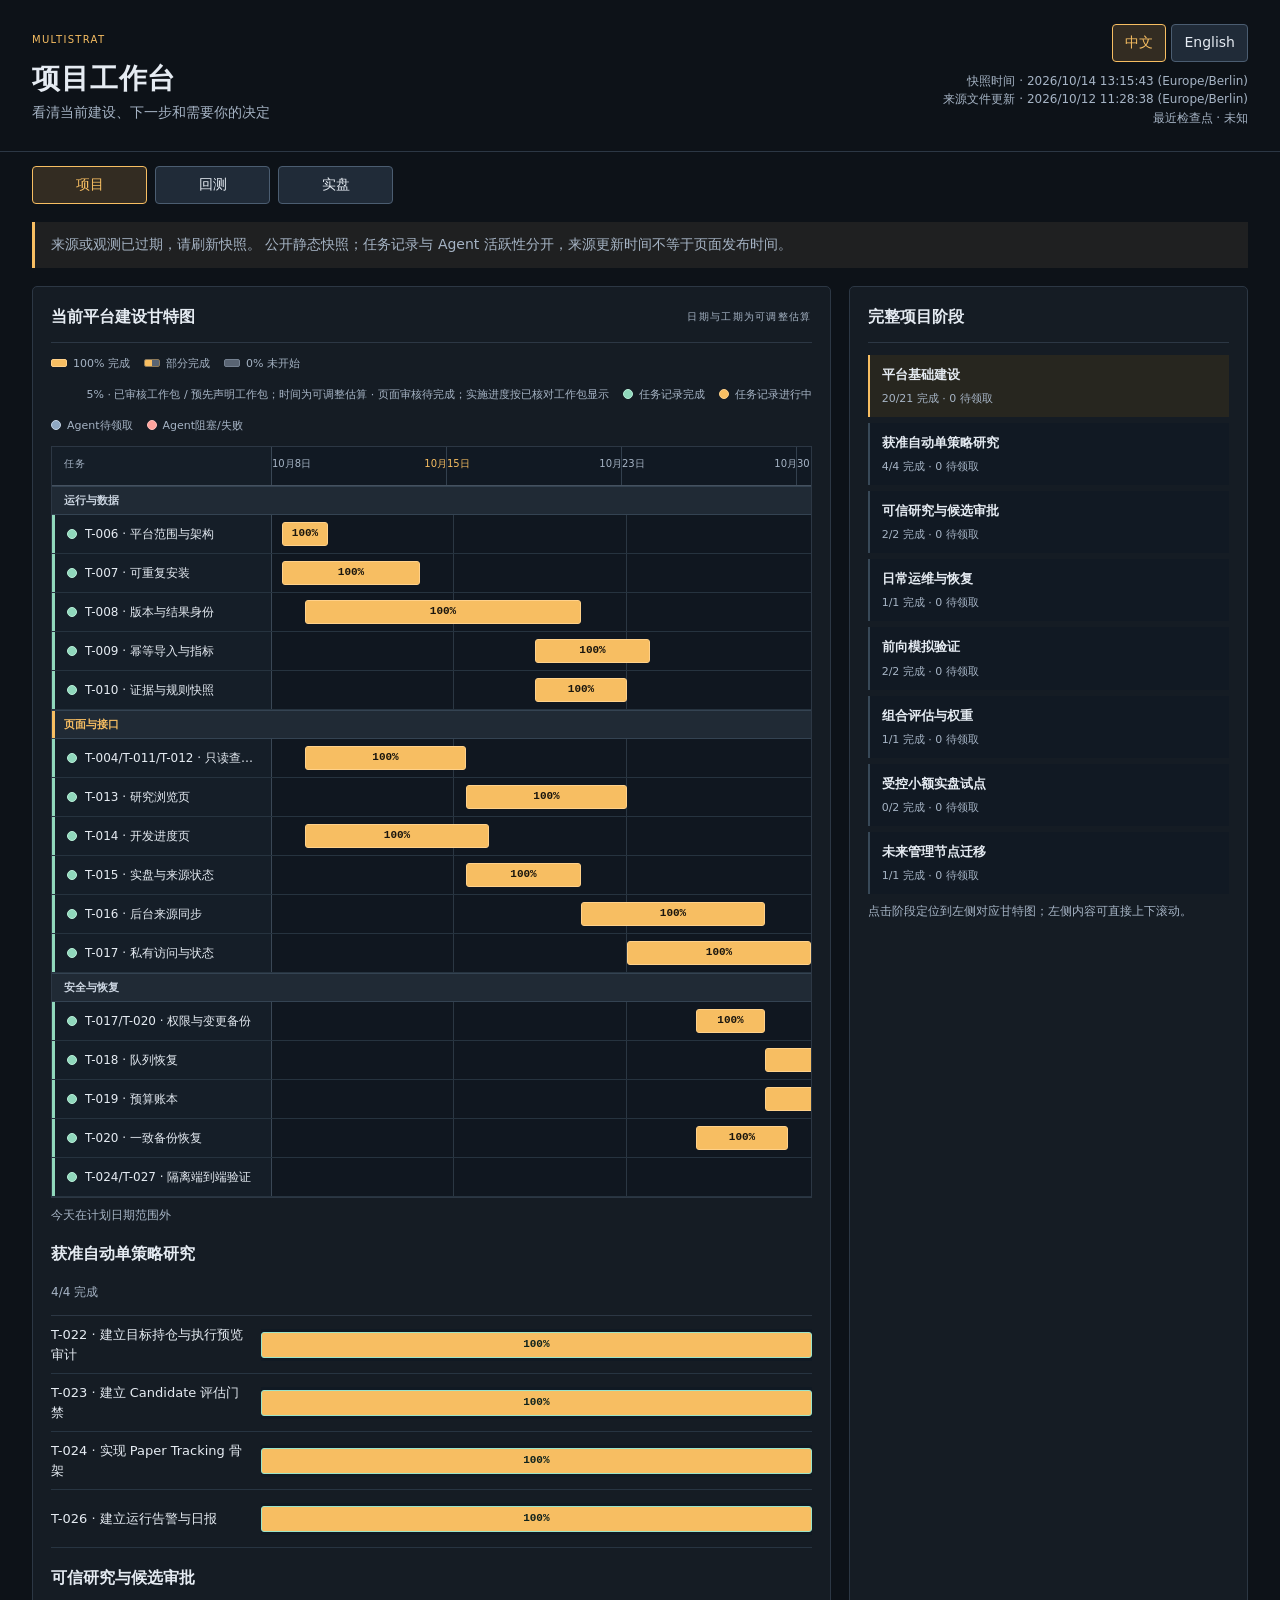
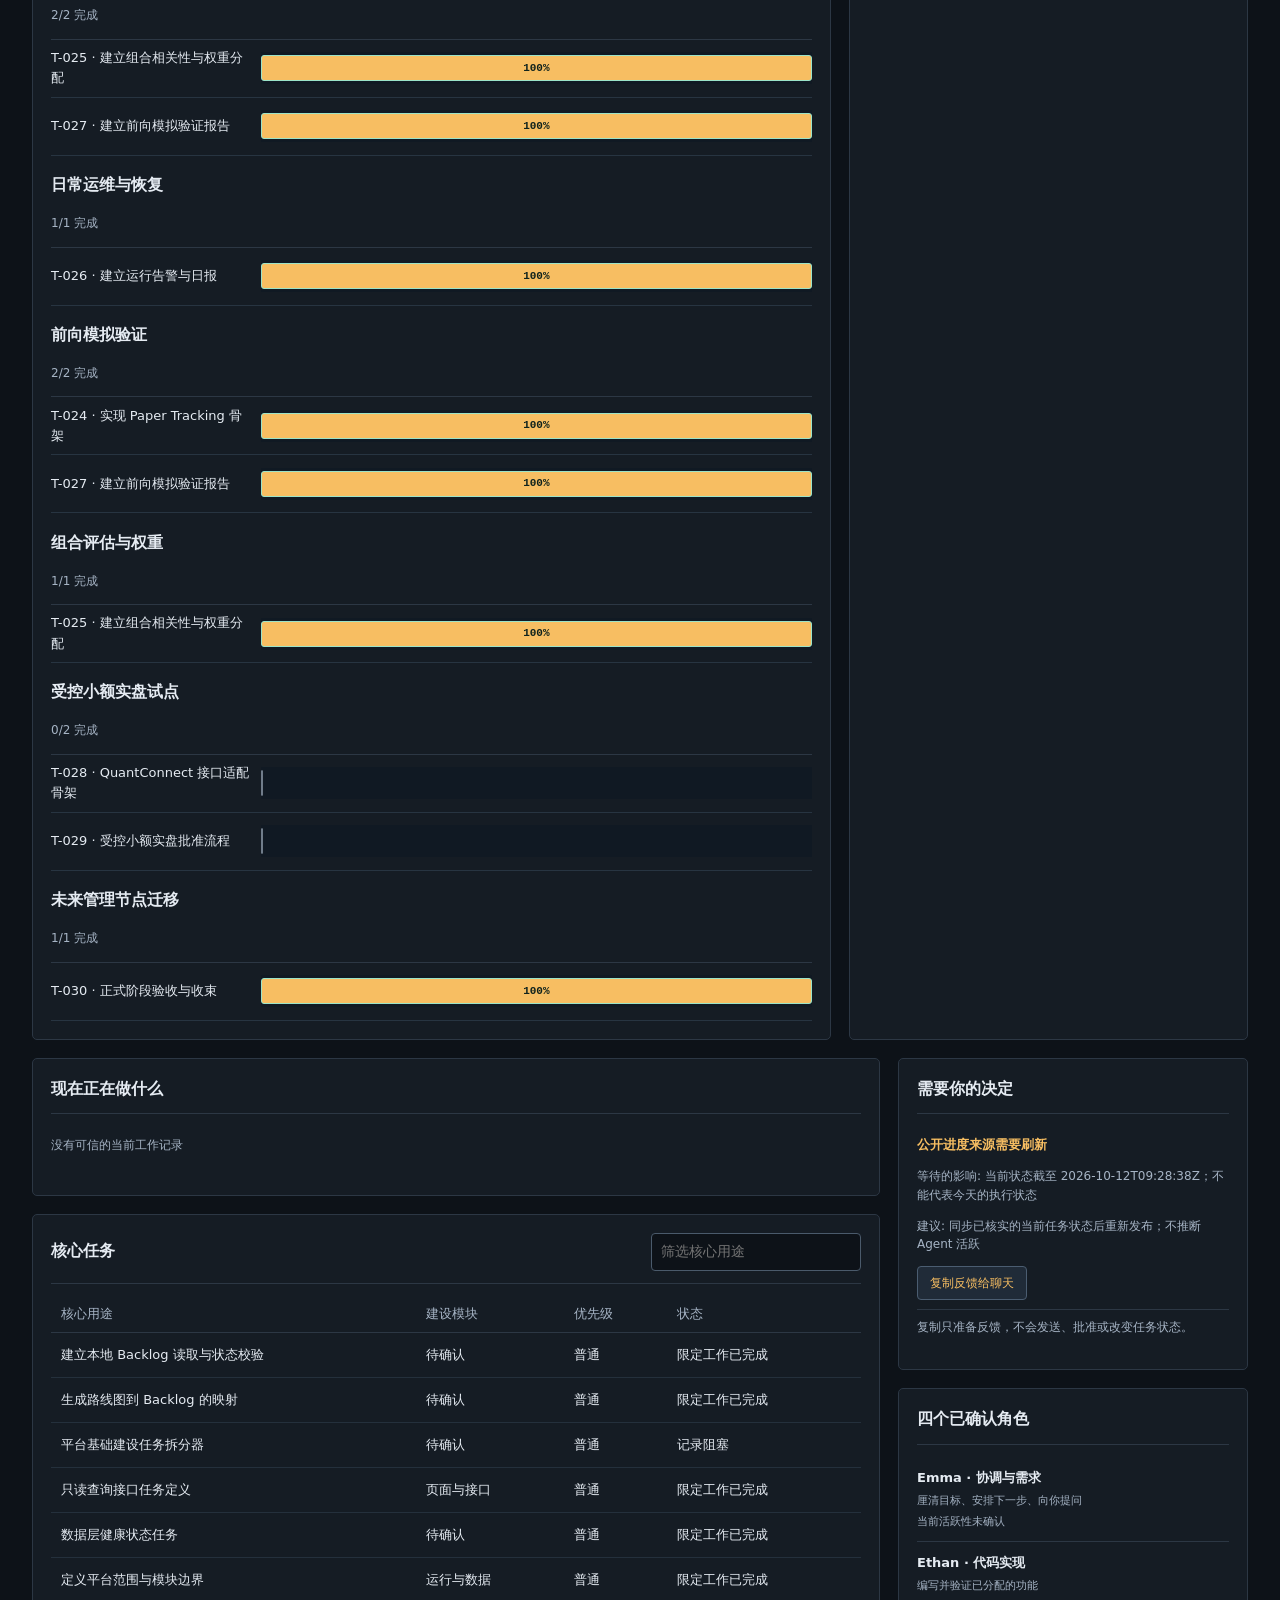
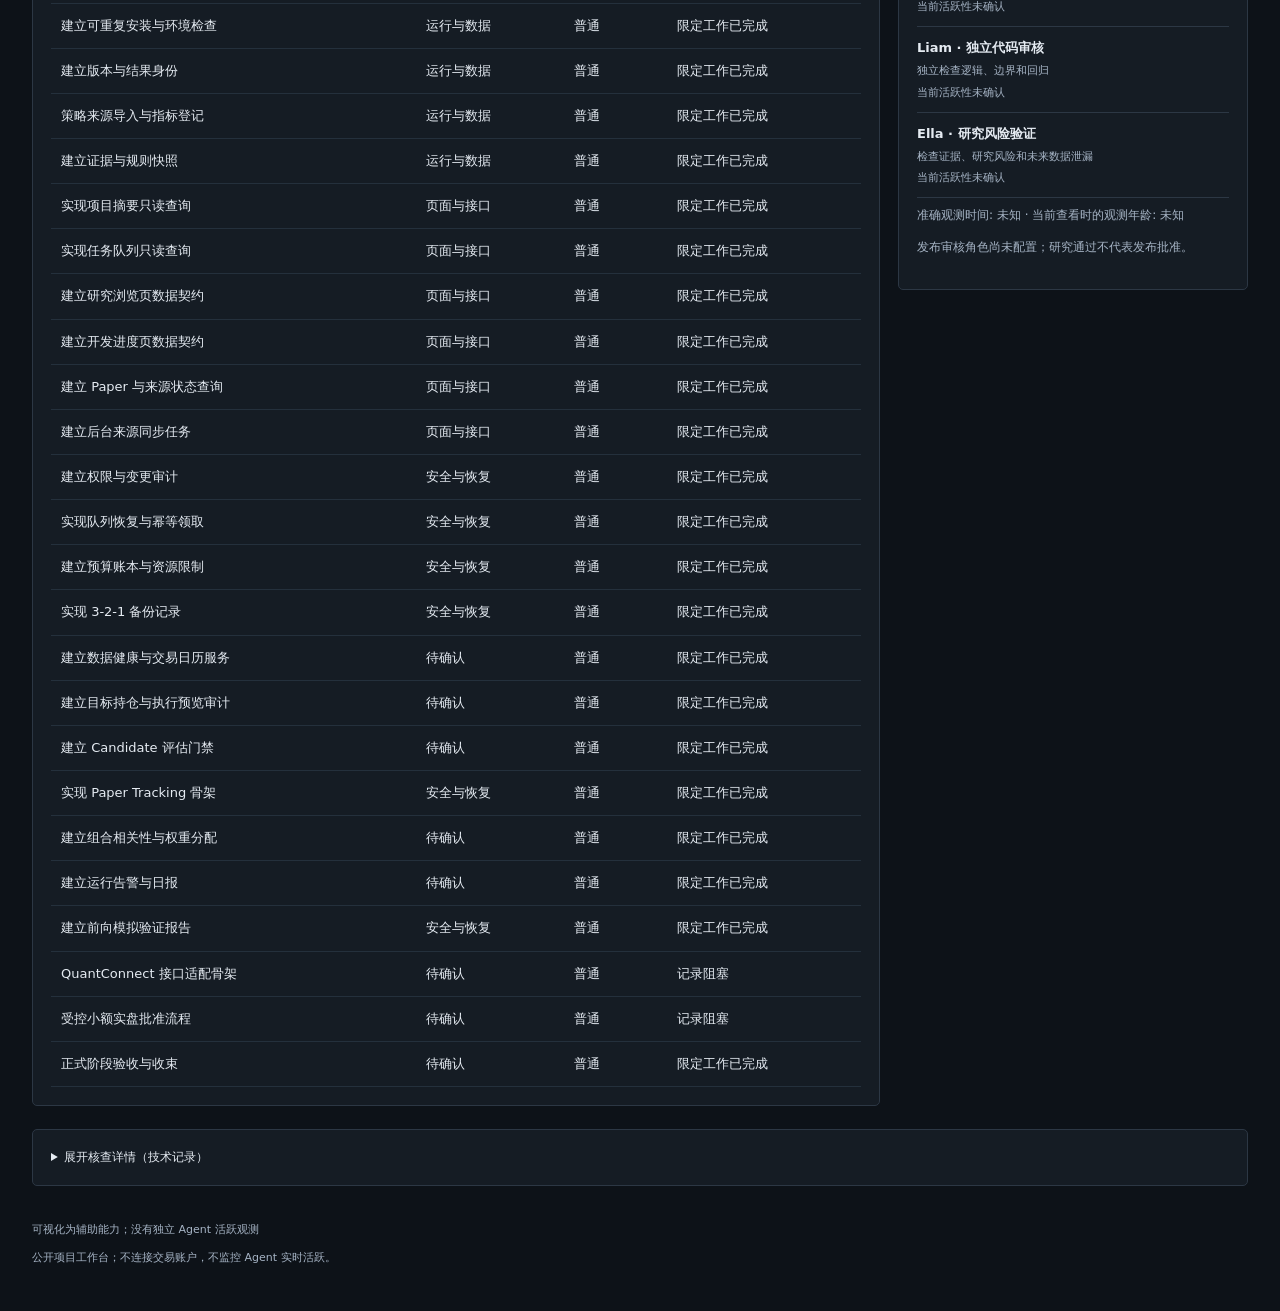
==== commit 107d01fb: "Publish verified bilingual current-workspace export with original record provenance" ====
--- a/index.html
+++ b/index.html
@@ -32,7 +32,7 @@
 <details class="panel audit"><summary data-i18n="auditDetails"></summary><div id="audit"></div></details></div>
 <section id="backtests" role="tabpanel" aria-labelledby="tab-backtests" hidden class="panel placeholder"><h2 data-i18n="backtestReserved"></h2><p data-i18n="backtestEmpty"></p></section>
 <section id="live" role="tabpanel" aria-labelledby="tab-live" hidden class="panel placeholder"><h2 data-i18n="liveReserved"></h2><p data-i18n="liveEmpty"></p></section>
-<footer id="footer"></footer></main><script id="snapshot" type="application/json">{"schema_version": "local-progress.v1", "public_schema": "current-workspace.v1", "consoleVersion": "multistrat-workspace-v4", "projectKey": "multistrat-cloud-2026-10-06", "startedAt": "2026-10-06", "public_static": true, "generated_at": "2026-10-14T11:12:04.609252Z", "daily_timezone": "Europe/Berlin", "source": {"status": "stale", "modified_at": "2026-10-12T09:28:38Z", "last_checkpoint_at": null, "age_seconds": 179006.609252, "stale_limit_seconds": 1800, "reason": "Repository backlog snapshot; not live Agent observation"}, "modules": [], "roadmap": {"status": "local_plan"}, "tasks": [{"id": "T-001", "status": "completed", "dependencies": [], "acceptance": [], "checkpoint": "", "history": [], "executor_status": "unknown"}, {"id": "T-002", "status": "completed", "dependencies": [], "acceptance": [], "checkpoint": "", "history": [], "executor_status": "unknown"}, {"id": "T-003", "status": "blocked", "dependencies": [], "acceptance": [], "checkpoint": "", "history": [], "executor_status": "unknown"}, {"id": "T-004", "status": "completed", "dependencies": [], "acceptance": [], "checkpoint": "", "history": [], "executor_status": "unknown"}, {"id": "T-005", "status": "completed", "dependencies": [], "acceptance": [], "checkpoint": "", "history": [], "executor_status": "unknown"}, {"id": "T-006", "status": "completed", "dependencies": [], "acceptance": [], "checkpoint": "", "history": [], "executor_status": "unknown"}, {"id": "T-007", "status": "completed", "dependencies": [], "acceptance": [], "checkpoint": "", "history": [], "executor_status": "unknown"}, {"id": "T-008", "status": "completed", "dependencies": [], "acceptance": [], "checkpoint": "", "history": [], "executor_status": "unknown"}, {"id": "T-009", "status": "completed", "dependencies": [], "acceptance": [], "checkpoint": "", "history": [], "executor_status": "unknown"}, {"id": "T-010", "status": "completed", "dependencies": [], "acceptance": [], "checkpoint": "", "history": [], "executor_status": "unknown"}, {"id": "T-011", "status": "completed", "dependencies": [], "acceptance": [], "checkpoint": "", "history": [], "executor_status": "unknown"}, {"id": "T-012", "status": "completed", "dependencies": [], "acceptance": [], "checkpoint": "", "history": [], "executor_status": "unknown"}, {"id": "T-013", "status": "completed", "dependencies": [], "acceptance": [], "checkpoint": "", "history": [], "executor_status": "unknown"}, {"id": "T-014", "status": "completed", "dependencies": [], "acceptance": [], "checkpoint": "", "history": [], "executor_status": "unknown"}, {"id": "T-015", "status": "completed", "dependencies": [], "acceptance": [], "checkpoint": "", "history": [], "executor_status": "unknown"}, {"id": "T-016", "status": "completed", "dependencies": [], "acceptance": [], "checkpoint": "", "history": [], "executor_status": "unknown"}, {"id": "T-017", "status": "completed", "dependencies": [], "acceptance": [], "checkpoint": "", "history": [], "executor_status": "unknown"}, {"id": "T-018", "status": "completed", "dependencies": [], "acceptance": [], "checkpoint": "", "history": [], "executor_status": "unknown"}, {"id": "T-019", "status": "completed", "dependencies": [], "acceptance": [], "checkpoint": "", "history": [], "executor_status": "unknown"}, {"id": "T-020", "status": "completed", "dependencies": [], "acceptance": [], "checkpoint": "", "history": [], "executor_status": "unknown"}, {"id": "T-021", "status": "completed", "dependencies": [], "acceptance": [], "checkpoint": "", "history": [], "executor_status": "unknown"}, {"id": "T-022", "status": "completed", "dependencies": [], "acceptance": [], "checkpoint": "", "history": [], "executor_status": "unknown"}, {"id": "T-023", "status": "completed", "dependencies": [], "acceptance": [], "checkpoint": "", "history": [], "executor_status": "unknown"}, {"id": "T-024", "status": "completed", "dependencies": [], "acceptance": [], "checkpoint": "", "history": [], "executor_status": "unknown"}, {"id": "T-025", "status": "completed", "dependencies": [], "acceptance": [], "checkpoint": "", "history": [], "executor_status": "unknown"}, {"id": "T-026", "status": "completed", "dependencies": [], "acceptance": [], "checkpoint": "", "history": [], "executor_status": "unknown"}, {"id": "T-027", "status": "completed", "dependencies": [], "acceptance": [], "checkpoint": "", "history": [], "executor_status": "unknown"}, {"id": "T-028", "status": "blocked", "dependencies": [], "acceptance": [], "checkpoint": "", "history": [], "executor_status": "unknown"}, {"id": "T-029", "status": "blocked", "dependencies": [], "acceptance": [], "checkpoint": "", "history": [], "executor_status": "unknown"}, {"id": "T-030", "status": "completed", "dependencies": [], "acceptance": [], "checkpoint": "", "history": [], "executor_status": "unknown"}], "current_task": null, "counts": {"completed": 27, "total": 30}, "blockers": [], "daily": [], "agents": [], "agent_observation": {"status": "unknown", "observed_at": null}, "implementation_role": "configured", "native_visualization": "not observed", "milestone_acceptance": "unverified", "presentation_schema": "workstation.v2", "task_views": [{"id": "T-001", "purpose": {"zh": "建立本地 Backlog 读取与状态校验", "en": "Local backlog reading and validation"}, "block": null, "priority": "normal", "status": "completed", "status_text": {"zh": "限定工作已完成", "en": "Bounded work complete"}}, {"id": "T-002", "purpose": {"zh": "生成路线图到 Backlog 的映射", "en": "Roadmap-to-backlog mapping"}, "block": null, "priority": "normal", "status": "completed", "status_text": {"zh": "限定工作已完成", "en": "Bounded work complete"}}, {"id": "T-003", "purpose": {"zh": "平台基础建设任务拆分器", "en": "Platform task decomposition"}, "block": null, "priority": "normal", "status": "blocked", "status_text": {"zh": "记录阻塞", "en": "Recorded blocked"}}, {"id": "T-004", "purpose": {"zh": "只读查询接口任务定义", "en": "Read-only query contract"}, "block": "B", "priority": "normal", "status": "completed", "status_text": {"zh": "限定工作已完成", "en": "Bounded work complete"}}, {"id": "T-005", "purpose": {"zh": "数据层健康状态任务", "en": "Data health task"}, "block": null, "priority": "normal", "status": "completed", "status_text": {"zh": "限定工作已完成", "en": "Bounded work complete"}}, {"id": "T-006", "purpose": {"zh": "定义平台范围与模块边界", "en": "Platform scope and module boundaries"}, "block": "A", "priority": "normal", "status": "completed", "status_text": {"zh": "限定工作已完成", "en": "Bounded work complete"}}, {"id": "T-007", "purpose": {"zh": "建立可重复安装与环境检查", "en": "Repeatable installation and environment checks"}, "block": "A", "priority": "normal", "status": "completed", "status_text": {"zh": "限定工作已完成", "en": "Bounded work complete"}}, {"id": "T-008", "purpose": {"zh": "建立版本与结果身份", "en": "Version and result identity"}, "block": "A", "priority": "normal", "status": "completed", "status_text": {"zh": "限定工作已完成", "en": "Bounded work complete"}}, {"id": "T-009", "purpose": {"zh": "策略来源导入与指标登记", "en": "Source imports and metric registration"}, "block": "A", "priority": "normal", "status": "completed", "status_text": {"zh": "限定工作已完成", "en": "Bounded work complete"}}, {"id": "T-010", "purpose": {"zh": "建立证据与规则快照", "en": "Evidence and policy snapshots"}, "block": "A", "priority": "normal", "status": "completed", "status_text": {"zh": "限定工作已完成", "en": "Bounded work complete"}}, {"id": "T-011", "purpose": {"zh": "实现项目摘要只读查询", "en": "Read-only project summary"}, "block": "B", "priority": "normal", "status": "completed", "status_text": {"zh": "限定工作已完成", "en": "Bounded work complete"}}, {"id": "T-012", "purpose": {"zh": "实现任务队列只读查询", "en": "Read-only task queue"}, "block": "B", "priority": "normal", "status": "completed", "status_text": {"zh": "限定工作已完成", "en": "Bounded work complete"}}, {"id": "T-013", "purpose": {"zh": "建立研究浏览页数据契约", "en": "Research browser data contract"}, "block": "B", "priority": "normal", "status": "completed", "status_text": {"zh": "限定工作已完成", "en": "Bounded work complete"}}, {"id": "T-014", "purpose": {"zh": "建立开发进度页数据契约", "en": "Development progress data contract"}, "block": "B", "priority": "normal", "status": "completed", "status_text": {"zh": "限定工作已完成", "en": "Bounded work complete"}}, {"id": "T-015", "purpose": {"zh": "建立 Paper 与来源状态查询", "en": "Paper and source status queries"}, "block": "B", "priority": "normal", "status": "completed", "status_text": {"zh": "限定工作已完成", "en": "Bounded work complete"}}, {"id": "T-016", "purpose": {"zh": "建立后台来源同步任务", "en": "Background source synchronization"}, "block": "B", "priority": "normal", "status": "completed", "status_text": {"zh": "限定工作已完成", "en": "Bounded work complete"}}, {"id": "T-017", "purpose": {"zh": "建立权限与变更审计", "en": "Permissions and change audit"}, "block": "C", "priority": "normal", "status": "completed", "status_text": {"zh": "限定工作已完成", "en": "Bounded work complete"}}, {"id": "T-018", "purpose": {"zh": "实现队列恢复与幂等领取", "en": "Queue recovery and idempotent claiming"}, "block": "C", "priority": "normal", "status": "completed", "status_text": {"zh": "限定工作已完成", "en": "Bounded work complete"}}, {"id": "T-019", "purpose": {"zh": "建立预算账本与资源限制", "en": "Budget ledger and resource limits"}, "block": "C", "priority": "normal", "status": "completed", "status_text": {"zh": "限定工作已完成", "en": "Bounded work complete"}}, {"id": "T-020", "purpose": {"zh": "实现 3-2-1 备份记录", "en": "3-2-1 backup records"}, "block": "C", "priority": "normal", "status": "completed", "status_text": {"zh": "限定工作已完成", "en": "Bounded work complete"}}, {"id": "T-021", "purpose": {"zh": "建立数据健康与交易日历服务", "en": "Data health and trading calendar"}, "block": null, "priority": "normal", "status": "completed", "status_text": {"zh": "限定工作已完成", "en": "Bounded work complete"}}, {"id": "T-022", "purpose": {"zh": "建立目标持仓与执行预览审计", "en": "Target positions and execution preview audit"}, "block": null, "priority": "normal", "status": "completed", "status_text": {"zh": "限定工作已完成", "en": "Bounded work complete"}}, {"id": "T-023", "purpose": {"zh": "建立 Candidate 评估门禁", "en": "Candidate evaluation gate"}, "block": null, "priority": "normal", "status": "completed", "status_text": {"zh": "限定工作已完成", "en": "Bounded work complete"}}, {"id": "T-024", "purpose": {"zh": "实现 Paper Tracking 骨架", "en": "Paper tracking foundations"}, "block": "C", "priority": "normal", "status": "completed", "status_text": {"zh": "限定工作已完成", "en": "Bounded work complete"}}, {"id": "T-025", "purpose": {"zh": "建立组合相关性与权重分配", "en": "Portfolio correlation and allocation"}, "block": null, "priority": "normal", "status": "completed", "status_text": {"zh": "限定工作已完成", "en": "Bounded work complete"}}, {"id": "T-026", "purpose": {"zh": "建立运行告警与日报", "en": "Operational alerts and daily report"}, "block": null, "priority": "normal", "status": "completed", "status_text": {"zh": "限定工作已完成", "en": "Bounded work complete"}}, {"id": "T-027", "purpose": {"zh": "建立前向模拟验证报告", "en": "Forward simulation validation report"}, "block": "C", "priority": "normal", "status": "completed", "status_text": {"zh": "限定工作已完成", "en": "Bounded work complete"}}, {"id": "T-028", "purpose": {"zh": "QuantConnect 接口适配骨架", "en": "QuantConnect adapter foundations"}, "block": null, "priority": "normal", "status": "blocked", "status_text": {"zh": "记录阻塞", "en": "Recorded blocked"}}, {"id": "T-029", "purpose": {"zh": "受控小额实盘批准流程", "en": "Controlled live approval process"}, "block": null, "priority": "normal", "status": "blocked", "status_text": {"zh": "记录阻塞", "en": "Recorded blocked"}}, {"id": "T-030", "purpose": {"zh": "正式阶段验收与收束", "en": "Formal stage acceptance and closure"}, "block": null, "priority": "normal", "status": "completed", "status_text": {"zh": "限定工作已完成", "en": "Bounded work complete"}}], "stage_views": [{"id": "M0", "tasks": [{"id": "T-001", "title": "建立本地 Backlog 读取与状态校验", "status": "completed"}, {"id": "T-002", "title": "生成路线图到 Backlog 的映射", "status": "completed"}, {"id": "T-003", "title": "平台基础建设任务拆分器", "status": "blocked"}, {"id": "T-004", "title": "只读查询接口任务定义", "status": "completed"}, {"id": "T-005", "title": "数据层健康状态任务", "status": "completed"}, {"id": "T-006", "title": "定义平台范围与模块边界", "status": "completed"}, {"id": "T-007", "title": "建立可重复安装与环境检查", "status": "completed"}, {"id": "T-008", "title": "建立版本与结果身份", "status": "completed"}, {"id": "T-009", "title": "策略来源导入与指标登记", "status": "completed"}, {"id": "T-010", "title": "建立证据与规则快照", "status": "completed"}, {"id": "T-011", "title": "实现项目摘要只读查询", "status": "completed"}, {"id": "T-012", "title": "实现任务队列只读查询", "status": "completed"}, {"id": "T-013", "title": "建立研究浏览页数据契约", "status": "completed"}, {"id": "T-014", "title": "建立开发进度页数据契约", "status": "completed"}, {"id": "T-015", "title": "建立 Paper 与来源状态查询", "status": "completed"}, {"id": "T-016", "title": "建立后台来源同步任务", "status": "completed"}, {"id": "T-017", "title": "建立权限与变更审计", "status": "completed"}, {"id": "T-018", "title": "实现队列恢复与幂等领取", "status": "completed"}, {"id": "T-019", "title": "建立预算账本与资源限制", "status": "completed"}, {"id": "T-020", "title": "实现 3-2-1 备份记录", "status": "completed"}, {"id": "T-021", "title": "建立数据健康与交易日历服务", "status": "completed"}], "total": 21, "completed": 20, "ready": 0, "running": 0, "blocked": 1}, {"id": "M0.5", "tasks": [{"id": "T-022", "title": "建立目标持仓与执行预览审计", "status": "completed"}, {"id": "T-023", "title": "建立 Candidate 评估门禁", "status": "completed"}, {"id": "T-024", "title": "实现 Paper Tracking 骨架", "status": "completed"}, {"id": "T-026", "title": "建立运行告警与日报", "status": "completed"}], "total": 4, "completed": 4, "ready": 0, "running": 0, "blocked": 0}, {"id": "M1", "tasks": [{"id": "T-025", "title": "建立组合相关性与权重分配", "status": "completed"}, {"id": "T-027", "title": "建立前向模拟验证报告", "status": "completed"}], "total": 2, "completed": 2, "ready": 0, "running": 0, "blocked": 0}, {"id": "OPS", "tasks": [{"id": "T-026", "title": "建立运行告警与日报", "status": "completed"}], "total": 1, "completed": 1, "ready": 0, "running": 0, "blocked": 0}, {"id": "PAPER", "tasks": [{"id": "T-024", "title": "实现 Paper Tracking 骨架", "status": "completed"}, {"id": "T-027", "title": "建立前向模拟验证报告", "status": "completed"}], "total": 2, "completed": 2, "ready": 0, "running": 0, "blocked": 0}, {"id": "PORTFOLIO", "tasks": [{"id": "T-025", "title": "建立组合相关性与权重分配", "status": "completed"}], "total": 1, "completed": 1, "ready": 0, "running": 0, "blocked": 0}, {"id": "LIVE", "tasks": [{"id": "T-028", "title": "QuantConnect 接口适配骨架", "status": "blocked"}, {"id": "T-029", "title": "受控小额实盘批准流程", "status": "blocked"}], "total": 2, "completed": 0, "ready": 0, "running": 0, "blocked": 2}, {"id": "MIGRATION", "tasks": [{"id": "T-030", "title": "正式阶段验收与收束", "status": "completed"}], "total": 1, "completed": 1, "ready": 0, "running": 0, "blocked": 0}], "roles": [{"id": "coordinator", "name": {"zh": "Emma · 协调与需求", "en": "Emma · Coordination"}, "responsibility": {"zh": "厘清目标、安排下一步、向你提问", "en": "Clarify goals, coordinate work and ask for decisions"}, "state": "unconfirmed", "active_instances": 0}, {"id": "implementation", "name": {"zh": "Ethan · 代码实现", "en": "Ethan · Implementation"}, "responsibility": {"zh": "编写并验证已分配的功能", "en": "Build and verify assigned features"}, "state": "unconfirmed", "active_instances": 0}, {"id": "code_review", "name": {"zh": "Liam · 独立代码审核", "en": "Liam · Independent code review"}, "responsibility": {"zh": "独立检查逻辑、边界和回归", "en": "Independently check logic, edge cases and regressions"}, "state": "unconfirmed", "active_instances": 0}, {"id": "research_validation", "name": {"zh": "Ella · 研究风险验证", "en": "Ella · Research validation"}, "responsibility": {"zh": "检查证据、研究风险和未来数据泄漏", "en": "Check evidence, research risk and future-data leakage"}, "state": "unconfirmed", "active_instances": 0}], "decisions": [{"issue_id": "public-freshness", "title": {"zh": "公开进度来源需要刷新", "en": "Refresh the public progress source"}, "effect": {"zh": "当前状态截至 2026-10-12T09:28:38Z；不能代表今天的执行状态", "en": "Records are as of 2026-10-12T09:28:38Z; current activity is unknown"}, "recommendation": {"zh": "同步已核实的当前任务状态后重新发布；不推断 Agent 活跃", "en": "Republish after verified task updates; do not infer Agent activity"}, "feedback": {"zh": "请核实并更新当前项目任务状态。", "en": "Please verify and refresh current project task states."}}], "construction": {"version": "M0-standard-gantt-1", "reviewed": false, "percent": 5.0, "completed_packages": 4, "total_packages": 80, "denominator": 16, "basis": {"zh": "已审核工作包 / 预先声明工作包；时间为可调整估算", "en": "Reviewed work packages / predeclared work packages; timing is adjustable"}, "blocks": [{"id": "A", "start": "2026-10-08", "end": "2026-10-23", "total": 5, "total_packages": 25, "completed_packages": 4, "percent": 16.0}, {"id": "B", "start": "2026-10-09", "end": "2026-10-30", "total": 6, "total_packages": 30, "completed_packages": 0, "percent": 0.0}, {"id": "C", "start": "2026-10-26", "end": "2026-11-06", "total": 5, "total_packages": 25, "completed_packages": 0, "percent": 0.0}], "deliverables": [{"id": "SCRUM-21", "agent_task_ids": ["T-006"], "block": "A", "name": {"zh": "平台范围与架构", "en": "Platform scope and architecture"}, "estimated_start": "2026-10-08", "estimated_end": "2026-10-09", "estimated_workdays": 2, "work_packages": [{"id": "U1-scope", "completed": false, "evidence_valid": false}, {"id": "U2-foundation", "completed": false, "evidence_valid": false}, {"id": "U3-primary-behavior", "completed": false, "evidence_valid": false}, {"id": "U4-verification-review", "completed": false, "evidence_valid": false}, {"id": "U5-integration-acceptance", "completed": false, "evidence_valid": false}], "completed_packages": 0, "total_packages": 5, "percent": 0, "agent_status": "completed", "agent_status_label": "Agent已完成", "agent_task_states": {"T-006": "completed"}, "agent_percent": 100, "queue_consistency": "conflict_completed_queue_incomplete_plan"}, {"id": "SCRUM-22", "agent_task_ids": ["T-007"], "block": "A", "name": {"zh": "可重复安装", "en": "Repeatable installation"}, "estimated_start": "2026-10-08", "estimated_end": "2026-10-13", "estimated_workdays": 4, "work_packages": [{"id": "U1-scope", "completed": true, "evidence_valid": true}, {"id": "U2-foundation", "completed": true, "evidence_valid": true}, {"id": "U3-primary-behavior", "completed": true, "evidence_valid": true}, {"id": "U4-verification-review", "completed": true, "evidence_valid": true}, {"id": "U5-integration-acceptance", "completed": false, "evidence_valid": false}], "completed_packages": 4, "total_packages": 5, "percent": 80, "agent_status": "completed", "agent_status_label": "Agent已完成", "agent_task_states": {"T-007": "completed"}, "agent_percent": 100, "queue_consistency": "conflict_completed_queue_incomplete_plan"}, {"id": "SCRUM-23", "agent_task_ids": ["T-008"], "block": "A", "name": {"zh": "版本与结果身份", "en": "Version and result identity"}, "estimated_start": "2026-10-09", "estimated_end": "2026-10-20", "estimated_workdays": 8, "work_packages": [{"id": "U1-scope", "completed": false, "evidence_valid": false}, {"id": "U2-foundation", "completed": false, "evidence_valid": false}, {"id": "U3-primary-behavior", "completed": false, "evidence_valid": false}, {"id": "U4-verification-review", "completed": false, "evidence_valid": false}, {"id": "U5-integration-acceptance", "completed": false, "evidence_valid": false}], "completed_packages": 0, "total_packages": 5, "percent": 0, "agent_status": "completed", "agent_status_label": "Agent已完成", "agent_task_states": {"T-008": "completed"}, "agent_percent": 100, "queue_consistency": "conflict_completed_queue_incomplete_plan"}, {"id": "SCRUM-31", "agent_task_ids": ["T-009"], "block": "A", "name": {"zh": "幂等导入与指标", "en": "Idempotent import and metrics"}, "estimated_start": "2026-10-19", "estimated_end": "2026-10-23", "estimated_workdays": 5, "work_packages": [{"id": "U1-scope", "completed": false, "evidence_valid": false}, {"id": "U2-foundation", "completed": false, "evidence_valid": false}, {"id": "U3-primary-behavior", "completed": false, "evidence_valid": false}, {"id": "U4-verification-review", "completed": false, "evidence_valid": false}, {"id": "U5-integration-acceptance", "completed": false, "evidence_valid": false}], "completed_packages": 0, "total_packages": 5, "percent": 0, "agent_status": "completed", "agent_status_label": "Agent已完成", "agent_task_states": {"T-009": "completed"}, "agent_percent": 100, "queue_consistency": "conflict_completed_queue_incomplete_plan"}, {"id": "SCRUM-32", "agent_task_ids": ["T-010"], "block": "A", "name": {"zh": "证据与规则快照", "en": "Evidence and policy snapshots"}, "estimated_start": "2026-10-19", "estimated_end": "2026-10-22", "estimated_workdays": 4, "work_packages": [{"id": "U1-scope", "completed": false, "evidence_valid": false}, {"id": "U2-foundation", "completed": false, "evidence_valid": false}, {"id": "U3-primary-behavior", "completed": false, "evidence_valid": false}, {"id": "U4-verification-review", "completed": false, "evidence_valid": false}, {"id": "U5-integration-acceptance", "completed": false, "evidence_valid": false}], "completed_packages": 0, "total_packages": 5, "percent": 0, "agent_status": "completed", "agent_status_label": "Agent已完成", "agent_task_states": {"T-010": "completed"}, "agent_percent": 100, "queue_consistency": "conflict_completed_queue_incomplete_plan"}, {"id": "SCRUM-24", "agent_task_ids": ["T-004", "T-011", "T-012"], "block": "B", "name": {"zh": "只读查询接口", "en": "Read-only query API"}, "estimated_start": "2026-10-09", "estimated_end": "2026-10-15", "estimated_workdays": 5, "work_packages": [{"id": "U1-scope", "completed": false, "evidence_valid": false}, {"id": "U2-foundation", "completed": false, "evidence_valid": false}, {"id": "U3-primary-behavior", "completed": false, "evidence_valid": false}, {"id": "U4-verification-review", "completed": false, "evidence_valid": false}, {"id": "U5-integration-acceptance", "completed": false, "evidence_valid": false}], "completed_packages": 0, "total_packages": 5, "percent": 0, "agent_status": "completed", "agent_status_label": "Agent已完成", "agent_task_states": {"T-004": "completed", "T-011": "completed", "T-012": "completed"}, "agent_percent": 100, "queue_consistency": "conflict_completed_queue_incomplete_plan"}, {"id": "SCRUM-28", "agent_task_ids": ["T-013"], "block": "B", "name": {"zh": "研究浏览页", "en": "Research browser"}, "estimated_start": "2026-10-16", "estimated_end": "2026-10-22", "estimated_workdays": 5, "work_packages": [{"id": "U1-scope", "completed": false, "evidence_valid": false}, {"id": "U2-foundation", "completed": false, "evidence_valid": false}, {"id": "U3-primary-behavior", "completed": false, "evidence_valid": false}, {"id": "U4-verification-review", "completed": false, "evidence_valid": false}, {"id": "U5-integration-acceptance", "completed": false, "evidence_valid": false}], "completed_packages": 0, "total_packages": 5, "percent": 0, "agent_status": "completed", "agent_status_label": "Agent已完成", "agent_task_states": {"T-013": "completed"}, "agent_percent": 100, "queue_consistency": "conflict_completed_queue_incomplete_plan"}, {"id": "SCRUM-29", "agent_task_ids": ["T-014"], "block": "B", "name": {"zh": "开发进度页", "en": "Development progress"}, "estimated_start": "2026-10-09", "estimated_end": "2026-10-16", "estimated_workdays": 6, "work_packages": [{"id": "U1-scope", "completed": false, "evidence_valid": false}, {"id": "U2-foundation", "completed": false, "evidence_valid": false}, {"id": "U3-primary-behavior", "completed": false, "evidence_valid": false}, {"id": "U4-verification-review", "completed": false, "evidence_valid": false}, {"id": "U5-integration-acceptance", "completed": false, "evidence_valid": false}], "completed_packages": 0, "total_packages": 5, "percent": 0, "agent_status": "completed", "agent_status_label": "Agent已完成", "agent_task_states": {"T-014": "completed"}, "agent_percent": 100, "queue_consistency": "conflict_completed_queue_incomplete_plan"}, {"id": "SCRUM-30", "agent_task_ids": ["T-015"], "block": "B", "name": {"zh": "实盘与来源状态", "en": "Live and source status"}, "estimated_start": "2026-10-16", "estimated_end": "2026-10-20", "estimated_workdays": 3, "work_packages": [{"id": "U1-scope", "completed": false, "evidence_valid": false}, {"id": "U2-foundation", "completed": false, "evidence_valid": false}, {"id": "U3-primary-behavior", "completed": false, "evidence_valid": false}, {"id": "U4-verification-review", "completed": false, "evidence_valid": false}, {"id": "U5-integration-acceptance", "completed": false, "evidence_valid": false}], "completed_packages": 0, "total_packages": 5, "percent": 0, "agent_status": "completed", "agent_status_label": "Agent已完成", "agent_task_states": {"T-015": "completed"}, "agent_percent": 100, "queue_consistency": "conflict_completed_queue_incomplete_plan"}, {"id": "SCRUM-33", "agent_task_ids": ["T-016"], "block": "B", "name": {"zh": "后台来源同步", "en": "Background source sync"}, "estimated_start": "2026-10-21", "estimated_end": "2026-10-28", "estimated_workdays": 6, "work_packages": [{"id": "U1-scope", "completed": false, "evidence_valid": false}, {"id": "U2-foundation", "completed": false, "evidence_valid": false}, {"id": "U3-primary-behavior", "completed": false, "evidence_valid": false}, {"id": "U4-verification-review", "completed": false, "evidence_valid": false}, {"id": "U5-integration-acceptance", "completed": false, "evidence_valid": false}], "completed_packages": 0, "total_packages": 5, "percent": 0, "agent_status": "completed", "agent_status_label": "Agent已完成", "agent_task_states": {"T-016": "completed"}, "agent_percent": 100, "queue_consistency": "conflict_completed_queue_incomplete_plan"}, {"id": "SCRUM-38", "agent_task_ids": ["T-017"], "block": "B", "name": {"zh": "私有访问与状态", "en": "Private access and status"}, "estimated_start": "2026-10-23", "estimated_end": "2026-10-30", "estimated_workdays": 6, "work_packages": [{"id": "U1-scope", "completed": false, "evidence_valid": false}, {"id": "U2-foundation", "completed": false, "evidence_valid": false}, {"id": "U3-primary-behavior", "completed": false, "evidence_valid": false}, {"id": "U4-verification-review", "completed": false, "evidence_valid": false}, {"id": "U5-integration-acceptance", "completed": false, "evidence_valid": false}], "completed_packages": 0, "total_packages": 5, "percent": 0, "agent_status": "completed", "agent_status_label": "Agent已完成", "agent_task_states": {"T-017": "completed"}, "agent_percent": 100, "queue_consistency": "conflict_completed_queue_incomplete_plan"}, {"id": "SCRUM-34", "agent_task_ids": ["T-017", "T-020"], "block": "C", "name": {"zh": "权限与变更备份", "en": "Permissions and change backups"}, "estimated_start": "2026-10-26", "estimated_end": "2026-10-28", "estimated_workdays": 3, "work_packages": [{"id": "U1-scope", "completed": false, "evidence_valid": false}, {"id": "U2-foundation", "completed": false, "evidence_valid": false}, {"id": "U3-primary-behavior", "completed": false, "evidence_valid": false}, {"id": "U4-verification-review", "completed": false, "evidence_valid": false}, {"id": "U5-integration-acceptance", "completed": false, "evidence_valid": false}], "completed_packages": 0, "total_packages": 5, "percent": 0, "agent_status": "completed", "agent_status_label": "Agent已完成", "agent_task_states": {"T-017": "completed", "T-020": "completed"}, "agent_percent": 100, "queue_consistency": "conflict_completed_queue_incomplete_plan"}, {"id": "SCRUM-35", "agent_task_ids": ["T-018"], "block": "C", "name": {"zh": "队列恢复", "en": "Queue recovery"}, "estimated_start": "2026-10-29", "estimated_end": "2026-11-03", "estimated_workdays": 4, "work_packages": [{"id": "U1-scope", "completed": false, "evidence_valid": false}, {"id": "U2-foundation", "completed": false, "evidence_valid": false}, {"id": "U3-primary-behavior", "completed": false, "evidence_valid": false}, {"id": "U4-verification-review", "completed": false, "evidence_valid": false}, {"id": "U5-integration-acceptance", "completed": false, "evidence_valid": false}], "completed_packages": 0, "total_packages": 5, "percent": 0, "agent_status": "completed", "agent_status_label": "Agent已完成", "agent_task_states": {"T-018": "completed"}, "agent_percent": 100, "queue_consistency": "conflict_completed_queue_incomplete_plan"}, {"id": "SCRUM-36", "agent_task_ids": ["T-019"], "block": "C", "name": {"zh": "预算账本", "en": "Budget ledger"}, "estimated_start": "2026-10-29", "estimated_end": "2026-11-03", "estimated_workdays": 4, "work_packages": [{"id": "U1-scope", "completed": false, "evidence_valid": false}, {"id": "U2-foundation", "completed": false, "evidence_valid": false}, {"id": "U3-primary-behavior", "completed": false, "evidence_valid": false}, {"id": "U4-verification-review", "completed": false, "evidence_valid": false}, {"id": "U5-integration-acceptance", "completed": false, "evidence_valid": false}], "completed_packages": 0, "total_packages": 5, "percent": 0, "agent_status": "completed", "agent_status_label": "Agent已完成", "agent_task_states": {"T-019": "completed"}, "agent_percent": 100, "queue_consistency": "conflict_completed_queue_incomplete_plan"}, {"id": "SCRUM-37", "agent_task_ids": ["T-020"], "block": "C", "name": {"zh": "一致备份恢复", "en": "Consistent backup and restore"}, "estimated_start": "2026-10-26", "estimated_end": "2026-10-29", "estimated_workdays": 4, "work_packages": [{"id": "U1-scope", "completed": false, "evidence_valid": false}, {"id": "U2-foundation", "completed": false, "evidence_valid": false}, {"id": "U3-primary-behavior", "completed": false, "evidence_valid": false}, {"id": "U4-verification-review", "completed": false, "evidence_valid": false}, {"id": "U5-integration-acceptance", "completed": false, "evidence_valid": false}], "completed_packages": 0, "total_packages": 5, "percent": 0, "agent_status": "completed", "agent_status_label": "Agent已完成", "agent_task_states": {"T-020": "completed"}, "agent_percent": 100, "queue_consistency": "conflict_completed_queue_incomplete_plan"}, {"id": "SCRUM-25", "agent_task_ids": ["T-024", "T-027"], "block": "C", "name": {"zh": "隔离端到端验证", "en": "Isolated end-to-end verification"}, "estimated_start": "2026-11-02", "estimated_end": "2026-11-06", "estimated_workdays": 5, "work_packages": [{"id": "U1-scope", "completed": false, "evidence_valid": false}, {"id": "U2-foundation", "completed": false, "evidence_valid": false}, {"id": "U3-primary-behavior", "completed": false, "evidence_valid": false}, {"id": "U4-verification-review", "completed": false, "evidence_valid": false}, {"id": "U5-integration-acceptance", "completed": false, "evidence_valid": false}], "completed_packages": 0, "total_packages": 5, "percent": 0, "agent_status": "completed", "agent_status_label": "Agent已完成", "agent_task_states": {"T-024": "completed", "T-027": "completed"}, "agent_percent": 100, "queue_consistency": "conflict_completed_queue_incomplete_plan"}], "current_stage": "M0", "current_block": "B", "stage_acceptance": "unverified", "dates_provisional": true}}</script><script>"use strict";
+<footer id="footer"></footer></main><script id="snapshot" type="application/json">{"schema_version": "local-progress.v1", "public_schema": "current-workspace.v1", "consoleVersion": "multistrat-workspace-v4", "projectKey": "multistrat-cloud-2026-10-06", "startedAt": "2026-10-06", "public_static": true, "generated_at": "2026-10-14T11:15:43.013571Z", "daily_timezone": "Europe/Berlin", "source": {"status": "stale", "modified_at": "2026-10-12T09:28:38Z", "last_checkpoint_at": null, "age_seconds": 179225.013571, "stale_limit_seconds": 1800, "reason": "Repository backlog snapshot; not live Agent observation"}, "modules": [], "roadmap": {"status": "local_plan"}, "tasks": [{"id": "T-001", "status": "completed", "dependencies": [], "acceptance": [], "checkpoint": "", "history": [], "executor_status": "unknown"}, {"id": "T-002", "status": "completed", "dependencies": [], "acceptance": [], "checkpoint": "", "history": [], "executor_status": "unknown"}, {"id": "T-003", "status": "blocked", "dependencies": [], "acceptance": [], "checkpoint": "", "history": [], "executor_status": "unknown"}, {"id": "T-004", "status": "completed", "dependencies": [], "acceptance": [], "checkpoint": "", "history": [], "executor_status": "unknown"}, {"id": "T-005", "status": "completed", "dependencies": [], "acceptance": [], "checkpoint": "", "history": [], "executor_status": "unknown"}, {"id": "T-006", "status": "completed", "dependencies": [], "acceptance": [], "checkpoint": "", "history": [], "executor_status": "unknown"}, {"id": "T-007", "status": "completed", "dependencies": [], "acceptance": [], "checkpoint": "", "history": [], "executor_status": "unknown"}, {"id": "T-008", "status": "completed", "dependencies": [], "acceptance": [], "checkpoint": "", "history": [], "executor_status": "unknown"}, {"id": "T-009", "status": "completed", "dependencies": [], "acceptance": [], "checkpoint": "", "history": [], "executor_status": "unknown"}, {"id": "T-010", "status": "completed", "dependencies": [], "acceptance": [], "checkpoint": "", "history": [], "executor_status": "unknown"}, {"id": "T-011", "status": "completed", "dependencies": [], "acceptance": [], "checkpoint": "", "history": [], "executor_status": "unknown"}, {"id": "T-012", "status": "completed", "dependencies": [], "acceptance": [], "checkpoint": "", "history": [], "executor_status": "unknown"}, {"id": "T-013", "status": "completed", "dependencies": [], "acceptance": [], "checkpoint": "", "history": [], "executor_status": "unknown"}, {"id": "T-014", "status": "completed", "dependencies": [], "acceptance": [], "checkpoint": "", "history": [], "executor_status": "unknown"}, {"id": "T-015", "status": "completed", "dependencies": [], "acceptance": [], "checkpoint": "", "history": [], "executor_status": "unknown"}, {"id": "T-016", "status": "completed", "dependencies": [], "acceptance": [], "checkpoint": "", "history": [], "executor_status": "unknown"}, {"id": "T-017", "status": "completed", "dependencies": [], "acceptance": [], "checkpoint": "", "history": [], "executor_status": "unknown"}, {"id": "T-018", "status": "completed", "dependencies": [], "acceptance": [], "checkpoint": "", "history": [], "executor_status": "unknown"}, {"id": "T-019", "status": "completed", "dependencies": [], "acceptance": [], "checkpoint": "", "history": [], "executor_status": "unknown"}, {"id": "T-020", "status": "completed", "dependencies": [], "acceptance": [], "checkpoint": "", "history": [], "executor_status": "unknown"}, {"id": "T-021", "status": "completed", "dependencies": [], "acceptance": [], "checkpoint": "", "history": [], "executor_status": "unknown"}, {"id": "T-022", "status": "completed", "dependencies": [], "acceptance": [], "checkpoint": "", "history": [], "executor_status": "unknown"}, {"id": "T-023", "status": "completed", "dependencies": [], "acceptance": [], "checkpoint": "", "history": [], "executor_status": "unknown"}, {"id": "T-024", "status": "completed", "dependencies": [], "acceptance": [], "checkpoint": "", "history": [], "executor_status": "unknown"}, {"id": "T-025", "status": "completed", "dependencies": [], "acceptance": [], "checkpoint": "", "history": [], "executor_status": "unknown"}, {"id": "T-026", "status": "completed", "dependencies": [], "acceptance": [], "checkpoint": "", "history": [], "executor_status": "unknown"}, {"id": "T-027", "status": "completed", "dependencies": [], "acceptance": [], "checkpoint": "", "history": [], "executor_status": "unknown"}, {"id": "T-028", "status": "blocked", "dependencies": [], "acceptance": [], "checkpoint": "", "history": [], "executor_status": "unknown"}, {"id": "T-029", "status": "blocked", "dependencies": [], "acceptance": [], "checkpoint": "", "history": [], "executor_status": "unknown"}, {"id": "T-030", "status": "completed", "dependencies": [], "acceptance": [], "checkpoint": "", "history": [], "executor_status": "unknown"}], "current_task": null, "counts": {"completed": 27, "total": 30}, "blockers": [], "daily": [], "agents": [], "agent_observation": {"status": "unknown", "observed_at": null}, "implementation_role": "configured", "native_visualization": "not observed", "milestone_acceptance": "unverified", "presentation_schema": "workstation.v2", "task_views": [{"id": "T-001", "purpose": {"zh": "建立本地 Backlog 读取与状态校验", "en": "Local backlog reading and validation"}, "block": null, "priority": "normal", "status": "completed", "status_text": {"zh": "限定工作已完成", "en": "Bounded work complete"}}, {"id": "T-002", "purpose": {"zh": "生成路线图到 Backlog 的映射", "en": "Roadmap-to-backlog mapping"}, "block": null, "priority": "normal", "status": "completed", "status_text": {"zh": "限定工作已完成", "en": "Bounded work complete"}}, {"id": "T-003", "purpose": {"zh": "平台基础建设任务拆分器", "en": "Platform task decomposition"}, "block": null, "priority": "normal", "status": "blocked", "status_text": {"zh": "记录阻塞", "en": "Recorded blocked"}}, {"id": "T-004", "purpose": {"zh": "只读查询接口任务定义", "en": "Read-only query contract"}, "block": "B", "priority": "normal", "status": "completed", "status_text": {"zh": "限定工作已完成", "en": "Bounded work complete"}}, {"id": "T-005", "purpose": {"zh": "数据层健康状态任务", "en": "Data health task"}, "block": null, "priority": "normal", "status": "completed", "status_text": {"zh": "限定工作已完成", "en": "Bounded work complete"}}, {"id": "T-006", "purpose": {"zh": "定义平台范围与模块边界", "en": "Platform scope and module boundaries"}, "block": "A", "priority": "normal", "status": "completed", "status_text": {"zh": "限定工作已完成", "en": "Bounded work complete"}}, {"id": "T-007", "purpose": {"zh": "建立可重复安装与环境检查", "en": "Repeatable installation and environment checks"}, "block": "A", "priority": "normal", "status": "completed", "status_text": {"zh": "限定工作已完成", "en": "Bounded work complete"}}, {"id": "T-008", "purpose": {"zh": "建立版本与结果身份", "en": "Version and result identity"}, "block": "A", "priority": "normal", "status": "completed", "status_text": {"zh": "限定工作已完成", "en": "Bounded work complete"}}, {"id": "T-009", "purpose": {"zh": "策略来源导入与指标登记", "en": "Source imports and metric registration"}, "block": "A", "priority": "normal", "status": "completed", "status_text": {"zh": "限定工作已完成", "en": "Bounded work complete"}}, {"id": "T-010", "purpose": {"zh": "建立证据与规则快照", "en": "Evidence and policy snapshots"}, "block": "A", "priority": "normal", "status": "completed", "status_text": {"zh": "限定工作已完成", "en": "Bounded work complete"}}, {"id": "T-011", "purpose": {"zh": "实现项目摘要只读查询", "en": "Read-only project summary"}, "block": "B", "priority": "normal", "status": "completed", "status_text": {"zh": "限定工作已完成", "en": "Bounded work complete"}}, {"id": "T-012", "purpose": {"zh": "实现任务队列只读查询", "en": "Read-only task queue"}, "block": "B", "priority": "normal", "status": "completed", "status_text": {"zh": "限定工作已完成", "en": "Bounded work complete"}}, {"id": "T-013", "purpose": {"zh": "建立研究浏览页数据契约", "en": "Research browser data contract"}, "block": "B", "priority": "normal", "status": "completed", "status_text": {"zh": "限定工作已完成", "en": "Bounded work complete"}}, {"id": "T-014", "purpose": {"zh": "建立开发进度页数据契约", "en": "Development progress data contract"}, "block": "B", "priority": "normal", "status": "completed", "status_text": {"zh": "限定工作已完成", "en": "Bounded work complete"}}, {"id": "T-015", "purpose": {"zh": "建立 Paper 与来源状态查询", "en": "Paper and source status queries"}, "block": "B", "priority": "normal", "status": "completed", "status_text": {"zh": "限定工作已完成", "en": "Bounded work complete"}}, {"id": "T-016", "purpose": {"zh": "建立后台来源同步任务", "en": "Background source synchronization"}, "block": "B", "priority": "normal", "status": "completed", "status_text": {"zh": "限定工作已完成", "en": "Bounded work complete"}}, {"id": "T-017", "purpose": {"zh": "建立权限与变更审计", "en": "Permissions and change audit"}, "block": "C", "priority": "normal", "status": "completed", "status_text": {"zh": "限定工作已完成", "en": "Bounded work complete"}}, {"id": "T-018", "purpose": {"zh": "实现队列恢复与幂等领取", "en": "Queue recovery and idempotent claiming"}, "block": "C", "priority": "normal", "status": "completed", "status_text": {"zh": "限定工作已完成", "en": "Bounded work complete"}}, {"id": "T-019", "purpose": {"zh": "建立预算账本与资源限制", "en": "Budget ledger and resource limits"}, "block": "C", "priority": "normal", "status": "completed", "status_text": {"zh": "限定工作已完成", "en": "Bounded work complete"}}, {"id": "T-020", "purpose": {"zh": "实现 3-2-1 备份记录", "en": "3-2-1 backup records"}, "block": "C", "priority": "normal", "status": "completed", "status_text": {"zh": "限定工作已完成", "en": "Bounded work complete"}}, {"id": "T-021", "purpose": {"zh": "建立数据健康与交易日历服务", "en": "Data health and trading calendar"}, "block": null, "priority": "normal", "status": "completed", "status_text": {"zh": "限定工作已完成", "en": "Bounded work complete"}}, {"id": "T-022", "purpose": {"zh": "建立目标持仓与执行预览审计", "en": "Target positions and execution preview audit"}, "block": null, "priority": "normal", "status": "completed", "status_text": {"zh": "限定工作已完成", "en": "Bounded work complete"}}, {"id": "T-023", "purpose": {"zh": "建立 Candidate 评估门禁", "en": "Candidate evaluation gate"}, "block": null, "priority": "normal", "status": "completed", "status_text": {"zh": "限定工作已完成", "en": "Bounded work complete"}}, {"id": "T-024", "purpose": {"zh": "实现 Paper Tracking 骨架", "en": "Paper tracking foundations"}, "block": "C", "priority": "normal", "status": "completed", "status_text": {"zh": "限定工作已完成", "en": "Bounded work complete"}}, {"id": "T-025", "purpose": {"zh": "建立组合相关性与权重分配", "en": "Portfolio correlation and allocation"}, "block": null, "priority": "normal", "status": "completed", "status_text": {"zh": "限定工作已完成", "en": "Bounded work complete"}}, {"id": "T-026", "purpose": {"zh": "建立运行告警与日报", "en": "Operational alerts and daily report"}, "block": null, "priority": "normal", "status": "completed", "status_text": {"zh": "限定工作已完成", "en": "Bounded work complete"}}, {"id": "T-027", "purpose": {"zh": "建立前向模拟验证报告", "en": "Forward simulation validation report"}, "block": "C", "priority": "normal", "status": "completed", "status_text": {"zh": "限定工作已完成", "en": "Bounded work complete"}}, {"id": "T-028", "purpose": {"zh": "QuantConnect 接口适配骨架", "en": "QuantConnect adapter foundations"}, "block": null, "priority": "normal", "status": "blocked", "status_text": {"zh": "记录阻塞", "en": "Recorded blocked"}}, {"id": "T-029", "purpose": {"zh": "受控小额实盘批准流程", "en": "Controlled live approval process"}, "block": null, "priority": "normal", "status": "blocked", "status_text": {"zh": "记录阻塞", "en": "Recorded blocked"}}, {"id": "T-030", "purpose": {"zh": "正式阶段验收与收束", "en": "Formal stage acceptance and closure"}, "block": null, "priority": "normal", "status": "completed", "status_text": {"zh": "限定工作已完成", "en": "Bounded work complete"}}], "stage_views": [{"id": "M0", "tasks": [{"id": "T-001", "title": "建立本地 Backlog 读取与状态校验", "status": "completed", "labels": {"zh": "建立本地 Backlog 读取与状态校验", "en": "Local backlog reading and validation"}}, {"id": "T-002", "title": "生成路线图到 Backlog 的映射", "status": "completed", "labels": {"zh": "生成路线图到 Backlog 的映射", "en": "Roadmap-to-backlog mapping"}}, {"id": "T-003", "title": "平台基础建设任务拆分器", "status": "blocked", "labels": {"zh": "平台基础建设任务拆分器", "en": "Platform task decomposition"}}, {"id": "T-004", "title": "只读查询接口任务定义", "status": "completed", "labels": {"zh": "只读查询接口任务定义", "en": "Read-only query contract"}}, {"id": "T-005", "title": "数据层健康状态任务", "status": "completed", "labels": {"zh": "数据层健康状态任务", "en": "Data health task"}}, {"id": "T-006", "title": "定义平台范围与模块边界", "status": "completed", "labels": {"zh": "定义平台范围与模块边界", "en": "Platform scope and module boundaries"}}, {"id": "T-007", "title": "建立可重复安装与环境检查", "status": "completed", "labels": {"zh": "建立可重复安装与环境检查", "en": "Repeatable installation and environment checks"}}, {"id": "T-008", "title": "建立版本与结果身份", "status": "completed", "labels": {"zh": "建立版本与结果身份", "en": "Version and result identity"}}, {"id": "T-009", "title": "策略来源导入与指标登记", "status": "completed", "labels": {"zh": "策略来源导入与指标登记", "en": "Source imports and metric registration"}}, {"id": "T-010", "title": "建立证据与规则快照", "status": "completed", "labels": {"zh": "建立证据与规则快照", "en": "Evidence and policy snapshots"}}, {"id": "T-011", "title": "实现项目摘要只读查询", "status": "completed", "labels": {"zh": "实现项目摘要只读查询", "en": "Read-only project summary"}}, {"id": "T-012", "title": "实现任务队列只读查询", "status": "completed", "labels": {"zh": "实现任务队列只读查询", "en": "Read-only task queue"}}, {"id": "T-013", "title": "建立研究浏览页数据契约", "status": "completed", "labels": {"zh": "建立研究浏览页数据契约", "en": "Research browser data contract"}}, {"id": "T-014", "title": "建立开发进度页数据契约", "status": "completed", "labels": {"zh": "建立开发进度页数据契约", "en": "Development progress data contract"}}, {"id": "T-015", "title": "建立 Paper 与来源状态查询", "status": "completed", "labels": {"zh": "建立 Paper 与来源状态查询", "en": "Paper and source status queries"}}, {"id": "T-016", "title": "建立后台来源同步任务", "status": "completed", "labels": {"zh": "建立后台来源同步任务", "en": "Background source synchronization"}}, {"id": "T-017", "title": "建立权限与变更审计", "status": "completed", "labels": {"zh": "建立权限与变更审计", "en": "Permissions and change audit"}}, {"id": "T-018", "title": "实现队列恢复与幂等领取", "status": "completed", "labels": {"zh": "实现队列恢复与幂等领取", "en": "Queue recovery and idempotent claiming"}}, {"id": "T-019", "title": "建立预算账本与资源限制", "status": "completed", "labels": {"zh": "建立预算账本与资源限制", "en": "Budget ledger and resource limits"}}, {"id": "T-020", "title": "实现 3-2-1 备份记录", "status": "completed", "labels": {"zh": "实现 3-2-1 备份记录", "en": "3-2-1 backup records"}}, {"id": "T-021", "title": "建立数据健康与交易日历服务", "status": "completed", "labels": {"zh": "建立数据健康与交易日历服务", "en": "Data health and trading calendar"}}], "total": 21, "completed": 20, "ready": 0, "running": 0, "blocked": 1}, {"id": "M0.5", "tasks": [{"id": "T-022", "title": "建立目标持仓与执行预览审计", "status": "completed", "labels": {"zh": "建立目标持仓与执行预览审计", "en": "Target positions and execution preview audit"}}, {"id": "T-023", "title": "建立 Candidate 评估门禁", "status": "completed", "labels": {"zh": "建立 Candidate 评估门禁", "en": "Candidate evaluation gate"}}, {"id": "T-024", "title": "实现 Paper Tracking 骨架", "status": "completed", "labels": {"zh": "实现 Paper Tracking 骨架", "en": "Paper tracking foundations"}}, {"id": "T-026", "title": "建立运行告警与日报", "status": "completed", "labels": {"zh": "建立运行告警与日报", "en": "Operational alerts and daily report"}}], "total": 4, "completed": 4, "ready": 0, "running": 0, "blocked": 0}, {"id": "M1", "tasks": [{"id": "T-025", "title": "建立组合相关性与权重分配", "status": "completed", "labels": {"zh": "建立组合相关性与权重分配", "en": "Portfolio correlation and allocation"}}, {"id": "T-027", "title": "建立前向模拟验证报告", "status": "completed", "labels": {"zh": "建立前向模拟验证报告", "en": "Forward simulation validation report"}}], "total": 2, "completed": 2, "ready": 0, "running": 0, "blocked": 0}, {"id": "OPS", "tasks": [{"id": "T-026", "title": "建立运行告警与日报", "status": "completed", "labels": {"zh": "建立运行告警与日报", "en": "Operational alerts and daily report"}}], "total": 1, "completed": 1, "ready": 0, "running": 0, "blocked": 0}, {"id": "PAPER", "tasks": [{"id": "T-024", "title": "实现 Paper Tracking 骨架", "status": "completed", "labels": {"zh": "实现 Paper Tracking 骨架", "en": "Paper tracking foundations"}}, {"id": "T-027", "title": "建立前向模拟验证报告", "status": "completed", "labels": {"zh": "建立前向模拟验证报告", "en": "Forward simulation validation report"}}], "total": 2, "completed": 2, "ready": 0, "running": 0, "blocked": 0}, {"id": "PORTFOLIO", "tasks": [{"id": "T-025", "title": "建立组合相关性与权重分配", "status": "completed", "labels": {"zh": "建立组合相关性与权重分配", "en": "Portfolio correlation and allocation"}}], "total": 1, "completed": 1, "ready": 0, "running": 0, "blocked": 0}, {"id": "LIVE", "tasks": [{"id": "T-028", "title": "QuantConnect 接口适配骨架", "status": "blocked", "labels": {"zh": "QuantConnect 接口适配骨架", "en": "QuantConnect adapter foundations"}}, {"id": "T-029", "title": "受控小额实盘批准流程", "status": "blocked", "labels": {"zh": "受控小额实盘批准流程", "en": "Controlled live approval process"}}], "total": 2, "completed": 0, "ready": 0, "running": 0, "blocked": 2}, {"id": "MIGRATION", "tasks": [{"id": "T-030", "title": "正式阶段验收与收束", "status": "completed", "labels": {"zh": "正式阶段验收与收束", "en": "Formal stage acceptance and closure"}}], "total": 1, "completed": 1, "ready": 0, "running": 0, "blocked": 0}], "roles": [{"id": "coordinator", "name": {"zh": "Emma · 协调与需求", "en": "Emma · Coordination"}, "responsibility": {"zh": "厘清目标、安排下一步、向你提问", "en": "Clarify goals, coordinate work and ask for decisions"}, "state": "unconfirmed", "active_instances": 0}, {"id": "implementation", "name": {"zh": "Ethan · 代码实现", "en": "Ethan · Implementation"}, "responsibility": {"zh": "编写并验证已分配的功能", "en": "Build and verify assigned features"}, "state": "unconfirmed", "active_instances": 0}, {"id": "code_review", "name": {"zh": "Liam · 独立代码审核", "en": "Liam · Independent code review"}, "responsibility": {"zh": "独立检查逻辑、边界和回归", "en": "Independently check logic, edge cases and regressions"}, "state": "unconfirmed", "active_instances": 0}, {"id": "research_validation", "name": {"zh": "Ella · 研究风险验证", "en": "Ella · Research validation"}, "responsibility": {"zh": "检查证据、研究风险和未来数据泄漏", "en": "Check evidence, research risk and future-data leakage"}, "state": "unconfirmed", "active_instances": 0}], "decisions": [{"issue_id": "public-freshness", "title": {"zh": "公开进度来源需要刷新", "en": "Refresh the public progress source"}, "effect": {"zh": "当前状态截至 2026-10-12T09:28:38Z；不能代表今天的执行状态", "en": "Records are as of 2026-10-12T09:28:38Z; current activity is unknown"}, "recommendation": {"zh": "同步已核实的当前任务状态后重新发布；不推断 Agent 活跃", "en": "Republish after verified task updates; do not infer Agent activity"}, "feedback": {"zh": "请核实并更新当前项目任务状态。", "en": "Please verify and refresh current project task states."}}], "construction": {"version": "M0-standard-gantt-1", "reviewed": false, "percent": 5.0, "completed_packages": 4, "total_packages": 80, "denominator": 16, "basis": {"zh": "已审核工作包 / 预先声明工作包；时间为可调整估算", "en": "Reviewed work packages / predeclared work packages; timing is adjustable"}, "blocks": [{"id": "A", "start": "2026-10-08", "end": "2026-10-23", "total": 5, "total_packages": 25, "completed_packages": 4, "percent": 16.0}, {"id": "B", "start": "2026-10-09", "end": "2026-10-30", "total": 6, "total_packages": 30, "completed_packages": 0, "percent": 0.0}, {"id": "C", "start": "2026-10-26", "end": "2026-11-06", "total": 5, "total_packages": 25, "completed_packages": 0, "percent": 0.0}], "deliverables": [{"id": "SCRUM-21", "agent_task_ids": ["T-006"], "block": "A", "name": {"zh": "平台范围与架构", "en": "Platform scope and architecture"}, "estimated_start": "2026-10-08", "estimated_end": "2026-10-09", "estimated_workdays": 2, "work_packages": [{"id": "U1-scope", "completed": false, "evidence_valid": false}, {"id": "U2-foundation", "completed": false, "evidence_valid": false}, {"id": "U3-primary-behavior", "completed": false, "evidence_valid": false}, {"id": "U4-verification-review", "completed": false, "evidence_valid": false}, {"id": "U5-integration-acceptance", "completed": false, "evidence_valid": false}], "completed_packages": 0, "total_packages": 5, "percent": 0, "agent_status": "completed", "agent_status_label": "Agent已完成", "agent_task_states": {"T-006": "completed"}, "agent_percent": 100, "queue_consistency": "conflict_completed_queue_incomplete_plan"}, {"id": "SCRUM-22", "agent_task_ids": ["T-007"], "block": "A", "name": {"zh": "可重复安装", "en": "Repeatable installation"}, "estimated_start": "2026-10-08", "estimated_end": "2026-10-13", "estimated_workdays": 4, "work_packages": [{"id": "U1-scope", "completed": true, "evidence_valid": true}, {"id": "U2-foundation", "completed": true, "evidence_valid": true}, {"id": "U3-primary-behavior", "completed": true, "evidence_valid": true}, {"id": "U4-verification-review", "completed": true, "evidence_valid": true}, {"id": "U5-integration-acceptance", "completed": false, "evidence_valid": false}], "completed_packages": 4, "total_packages": 5, "percent": 80, "agent_status": "completed", "agent_status_label": "Agent已完成", "agent_task_states": {"T-007": "completed"}, "agent_percent": 100, "queue_consistency": "conflict_completed_queue_incomplete_plan"}, {"id": "SCRUM-23", "agent_task_ids": ["T-008"], "block": "A", "name": {"zh": "版本与结果身份", "en": "Version and result identity"}, "estimated_start": "2026-10-09", "estimated_end": "2026-10-20", "estimated_workdays": 8, "work_packages": [{"id": "U1-scope", "completed": false, "evidence_valid": false}, {"id": "U2-foundation", "completed": false, "evidence_valid": false}, {"id": "U3-primary-behavior", "completed": false, "evidence_valid": false}, {"id": "U4-verification-review", "completed": false, "evidence_valid": false}, {"id": "U5-integration-acceptance", "completed": false, "evidence_valid": false}], "completed_packages": 0, "total_packages": 5, "percent": 0, "agent_status": "completed", "agent_status_label": "Agent已完成", "agent_task_states": {"T-008": "completed"}, "agent_percent": 100, "queue_consistency": "conflict_completed_queue_incomplete_plan"}, {"id": "SCRUM-31", "agent_task_ids": ["T-009"], "block": "A", "name": {"zh": "幂等导入与指标", "en": "Idempotent import and metrics"}, "estimated_start": "2026-10-19", "estimated_end": "2026-10-23", "estimated_workdays": 5, "work_packages": [{"id": "U1-scope", "completed": false, "evidence_valid": false}, {"id": "U2-foundation", "completed": false, "evidence_valid": false}, {"id": "U3-primary-behavior", "completed": false, "evidence_valid": false}, {"id": "U4-verification-review", "completed": false, "evidence_valid": false}, {"id": "U5-integration-acceptance", "completed": false, "evidence_valid": false}], "completed_packages": 0, "total_packages": 5, "percent": 0, "agent_status": "completed", "agent_status_label": "Agent已完成", "agent_task_states": {"T-009": "completed"}, "agent_percent": 100, "queue_consistency": "conflict_completed_queue_incomplete_plan"}, {"id": "SCRUM-32", "agent_task_ids": ["T-010"], "block": "A", "name": {"zh": "证据与规则快照", "en": "Evidence and policy snapshots"}, "estimated_start": "2026-10-19", "estimated_end": "2026-10-22", "estimated_workdays": 4, "work_packages": [{"id": "U1-scope", "completed": false, "evidence_valid": false}, {"id": "U2-foundation", "completed": false, "evidence_valid": false}, {"id": "U3-primary-behavior", "completed": false, "evidence_valid": false}, {"id": "U4-verification-review", "completed": false, "evidence_valid": false}, {"id": "U5-integration-acceptance", "completed": false, "evidence_valid": false}], "completed_packages": 0, "total_packages": 5, "percent": 0, "agent_status": "completed", "agent_status_label": "Agent已完成", "agent_task_states": {"T-010": "completed"}, "agent_percent": 100, "queue_consistency": "conflict_completed_queue_incomplete_plan"}, {"id": "SCRUM-24", "agent_task_ids": ["T-004", "T-011", "T-012"], "block": "B", "name": {"zh": "只读查询接口", "en": "Read-only query API"}, "estimated_start": "2026-10-09", "estimated_end": "2026-10-15", "estimated_workdays": 5, "work_packages": [{"id": "U1-scope", "completed": false, "evidence_valid": false}, {"id": "U2-foundation", "completed": false, "evidence_valid": false}, {"id": "U3-primary-behavior", "completed": false, "evidence_valid": false}, {"id": "U4-verification-review", "completed": false, "evidence_valid": false}, {"id": "U5-integration-acceptance", "completed": false, "evidence_valid": false}], "completed_packages": 0, "total_packages": 5, "percent": 0, "agent_status": "completed", "agent_status_label": "Agent已完成", "agent_task_states": {"T-004": "completed", "T-011": "completed", "T-012": "completed"}, "agent_percent": 100, "queue_consistency": "conflict_completed_queue_incomplete_plan"}, {"id": "SCRUM-28", "agent_task_ids": ["T-013"], "block": "B", "name": {"zh": "研究浏览页", "en": "Research browser"}, "estimated_start": "2026-10-16", "estimated_end": "2026-10-22", "estimated_workdays": 5, "work_packages": [{"id": "U1-scope", "completed": false, "evidence_valid": false}, {"id": "U2-foundation", "completed": false, "evidence_valid": false}, {"id": "U3-primary-behavior", "completed": false, "evidence_valid": false}, {"id": "U4-verification-review", "completed": false, "evidence_valid": false}, {"id": "U5-integration-acceptance", "completed": false, "evidence_valid": false}], "completed_packages": 0, "total_packages": 5, "percent": 0, "agent_status": "completed", "agent_status_label": "Agent已完成", "agent_task_states": {"T-013": "completed"}, "agent_percent": 100, "queue_consistency": "conflict_completed_queue_incomplete_plan"}, {"id": "SCRUM-29", "agent_task_ids": ["T-014"], "block": "B", "name": {"zh": "开发进度页", "en": "Development progress"}, "estimated_start": "2026-10-09", "estimated_end": "2026-10-16", "estimated_workdays": 6, "work_packages": [{"id": "U1-scope", "completed": false, "evidence_valid": false}, {"id": "U2-foundation", "completed": false, "evidence_valid": false}, {"id": "U3-primary-behavior", "completed": false, "evidence_valid": false}, {"id": "U4-verification-review", "completed": false, "evidence_valid": false}, {"id": "U5-integration-acceptance", "completed": false, "evidence_valid": false}], "completed_packages": 0, "total_packages": 5, "percent": 0, "agent_status": "completed", "agent_status_label": "Agent已完成", "agent_task_states": {"T-014": "completed"}, "agent_percent": 100, "queue_consistency": "conflict_completed_queue_incomplete_plan"}, {"id": "SCRUM-30", "agent_task_ids": ["T-015"], "block": "B", "name": {"zh": "实盘与来源状态", "en": "Live and source status"}, "estimated_start": "2026-10-16", "estimated_end": "2026-10-20", "estimated_workdays": 3, "work_packages": [{"id": "U1-scope", "completed": false, "evidence_valid": false}, {"id": "U2-foundation", "completed": false, "evidence_valid": false}, {"id": "U3-primary-behavior", "completed": false, "evidence_valid": false}, {"id": "U4-verification-review", "completed": false, "evidence_valid": false}, {"id": "U5-integration-acceptance", "completed": false, "evidence_valid": false}], "completed_packages": 0, "total_packages": 5, "percent": 0, "agent_status": "completed", "agent_status_label": "Agent已完成", "agent_task_states": {"T-015": "completed"}, "agent_percent": 100, "queue_consistency": "conflict_completed_queue_incomplete_plan"}, {"id": "SCRUM-33", "agent_task_ids": ["T-016"], "block": "B", "name": {"zh": "后台来源同步", "en": "Background source sync"}, "estimated_start": "2026-10-21", "estimated_end": "2026-10-28", "estimated_workdays": 6, "work_packages": [{"id": "U1-scope", "completed": false, "evidence_valid": false}, {"id": "U2-foundation", "completed": false, "evidence_valid": false}, {"id": "U3-primary-behavior", "completed": false, "evidence_valid": false}, {"id": "U4-verification-review", "completed": false, "evidence_valid": false}, {"id": "U5-integration-acceptance", "completed": false, "evidence_valid": false}], "completed_packages": 0, "total_packages": 5, "percent": 0, "agent_status": "completed", "agent_status_label": "Agent已完成", "agent_task_states": {"T-016": "completed"}, "agent_percent": 100, "queue_consistency": "conflict_completed_queue_incomplete_plan"}, {"id": "SCRUM-38", "agent_task_ids": ["T-017"], "block": "B", "name": {"zh": "私有访问与状态", "en": "Private access and status"}, "estimated_start": "2026-10-23", "estimated_end": "2026-10-30", "estimated_workdays": 6, "work_packages": [{"id": "U1-scope", "completed": false, "evidence_valid": false}, {"id": "U2-foundation", "completed": false, "evidence_valid": false}, {"id": "U3-primary-behavior", "completed": false, "evidence_valid": false}, {"id": "U4-verification-review", "completed": false, "evidence_valid": false}, {"id": "U5-integration-acceptance", "completed": false, "evidence_valid": false}], "completed_packages": 0, "total_packages": 5, "percent": 0, "agent_status": "completed", "agent_status_label": "Agent已完成", "agent_task_states": {"T-017": "completed"}, "agent_percent": 100, "queue_consistency": "conflict_completed_queue_incomplete_plan"}, {"id": "SCRUM-34", "agent_task_ids": ["T-017", "T-020"], "block": "C", "name": {"zh": "权限与变更备份", "en": "Permissions and change backups"}, "estimated_start": "2026-10-26", "estimated_end": "2026-10-28", "estimated_workdays": 3, "work_packages": [{"id": "U1-scope", "completed": false, "evidence_valid": false}, {"id": "U2-foundation", "completed": false, "evidence_valid": false}, {"id": "U3-primary-behavior", "completed": false, "evidence_valid": false}, {"id": "U4-verification-review", "completed": false, "evidence_valid": false}, {"id": "U5-integration-acceptance", "completed": false, "evidence_valid": false}], "completed_packages": 0, "total_packages": 5, "percent": 0, "agent_status": "completed", "agent_status_label": "Agent已完成", "agent_task_states": {"T-017": "completed", "T-020": "completed"}, "agent_percent": 100, "queue_consistency": "conflict_completed_queue_incomplete_plan"}, {"id": "SCRUM-35", "agent_task_ids": ["T-018"], "block": "C", "name": {"zh": "队列恢复", "en": "Queue recovery"}, "estimated_start": "2026-10-29", "estimated_end": "2026-11-03", "estimated_workdays": 4, "work_packages": [{"id": "U1-scope", "completed": false, "evidence_valid": false}, {"id": "U2-foundation", "completed": false, "evidence_valid": false}, {"id": "U3-primary-behavior", "completed": false, "evidence_valid": false}, {"id": "U4-verification-review", "completed": false, "evidence_valid": false}, {"id": "U5-integration-acceptance", "completed": false, "evidence_valid": false}], "completed_packages": 0, "total_packages": 5, "percent": 0, "agent_status": "completed", "agent_status_label": "Agent已完成", "agent_task_states": {"T-018": "completed"}, "agent_percent": 100, "queue_consistency": "conflict_completed_queue_incomplete_plan"}, {"id": "SCRUM-36", "agent_task_ids": ["T-019"], "block": "C", "name": {"zh": "预算账本", "en": "Budget ledger"}, "estimated_start": "2026-10-29", "estimated_end": "2026-11-03", "estimated_workdays": 4, "work_packages": [{"id": "U1-scope", "completed": false, "evidence_valid": false}, {"id": "U2-foundation", "completed": false, "evidence_valid": false}, {"id": "U3-primary-behavior", "completed": false, "evidence_valid": false}, {"id": "U4-verification-review", "completed": false, "evidence_valid": false}, {"id": "U5-integration-acceptance", "completed": false, "evidence_valid": false}], "completed_packages": 0, "total_packages": 5, "percent": 0, "agent_status": "completed", "agent_status_label": "Agent已完成", "agent_task_states": {"T-019": "completed"}, "agent_percent": 100, "queue_consistency": "conflict_completed_queue_incomplete_plan"}, {"id": "SCRUM-37", "agent_task_ids": ["T-020"], "block": "C", "name": {"zh": "一致备份恢复", "en": "Consistent backup and restore"}, "estimated_start": "2026-10-26", "estimated_end": "2026-10-29", "estimated_workdays": 4, "work_packages": [{"id": "U1-scope", "completed": false, "evidence_valid": false}, {"id": "U2-foundation", "completed": false, "evidence_valid": false}, {"id": "U3-primary-behavior", "completed": false, "evidence_valid": false}, {"id": "U4-verification-review", "completed": false, "evidence_valid": false}, {"id": "U5-integration-acceptance", "completed": false, "evidence_valid": false}], "completed_packages": 0, "total_packages": 5, "percent": 0, "agent_status": "completed", "agent_status_label": "Agent已完成", "agent_task_states": {"T-020": "completed"}, "agent_percent": 100, "queue_consistency": "conflict_completed_queue_incomplete_plan"}, {"id": "SCRUM-25", "agent_task_ids": ["T-024", "T-027"], "block": "C", "name": {"zh": "隔离端到端验证", "en": "Isolated end-to-end verification"}, "estimated_start": "2026-11-02", "estimated_end": "2026-11-06", "estimated_workdays": 5, "work_packages": [{"id": "U1-scope", "completed": false, "evidence_valid": false}, {"id": "U2-foundation", "completed": false, "evidence_valid": false}, {"id": "U3-primary-behavior", "completed": false, "evidence_valid": false}, {"id": "U4-verification-review", "completed": false, "evidence_valid": false}, {"id": "U5-integration-acceptance", "completed": false, "evidence_valid": false}], "completed_packages": 0, "total_packages": 5, "percent": 0, "agent_status": "completed", "agent_status_label": "Agent已完成", "agent_task_states": {"T-024": "completed", "T-027": "completed"}, "agent_percent": 100, "queue_consistency": "conflict_completed_queue_incomplete_plan"}], "current_stage": "M0", "current_block": "B", "stage_acceptance": "unverified", "dates_provisional": true}}</script><script>"use strict";
 let data=JSON.parse(document.getElementById("snapshot").textContent);
 let language="zh", workspace="project", selectedStage=null;
 const words={
@@ -83,7 +83,7 @@
 }
 function dateLabel(value){return new Intl.DateTimeFormat(language==="zh"?"zh-CN":"en-GB",{timeZone:"UTC",month:"short",day:"numeric"}).format(new Date(value+"T00:00:00Z"));}
 function displayTime(value){if(!value)return t("unknown");const date=new Date(value);if(Number.isNaN(date.getTime()))return t("unknown");return new Intl.DateTimeFormat(language==="zh"?"zh-CN":"en-GB",{timeZone:data.daily_timezone,dateStyle:"short",timeStyle:"medium",hour12:false}).format(date)+" ("+data.daily_timezone+")";}
-function renderStageGantt(view,id,name){const section=el("section",null,"stage-gantt-section");section.id="stage-gantt-"+id;add(section,"h3",name[language==="zh"?0:1]);add(section,"p",`${view.completed}/${view.total} ${language==="zh"?"完成":"complete"}`,"caption");const list=el("div",null,"stage-gantt");view.tasks.forEach(task=>{const state=task.status==="completed"?"complete":task.status==="running"?"partial":"not-started";const row=el("div",null,"stage-gantt-row "+state);const track=el("div",null,"stage-gantt-track");const bar=el("div",null,"gantt-bar "+state);const percent=task.status==="completed"?100:0;bar.style.width=`${percent}%`;bar.setAttribute("aria-label",`${task.id} · ${task.title} · ${taskStatusLabel(task.status)} · ${percent}%`);const fill=el("span",null,"gantt-fill");fill.style.width=`${percent}%`;const value=el("span",`${percent}%`,"gantt-value");bar.append(fill,value);track.appendChild(bar);row.append(el("div",`${task.id} · ${task.title}`,"stage-gantt-label"),track);list.appendChild(row);});section.appendChild(list);target("gantt").appendChild(section);}
+function renderStageGantt(view,id,name){const section=el("section",null,"stage-gantt-section");section.id="stage-gantt-"+id;add(section,"h3",name[language==="zh"?0:1]);add(section,"p",`${view.completed}/${view.total} ${language==="zh"?"完成":"complete"}`,"caption");const list=el("div",null,"stage-gantt");view.tasks.forEach(task=>{const state=task.status==="completed"?"complete":task.status==="running"?"partial":"not-started";const row=el("div",null,"stage-gantt-row "+state);const track=el("div",null,"stage-gantt-track");const bar=el("div",null,"gantt-bar "+state);const percent=task.status==="completed"?100:0;bar.style.width=`${percent}%`;bar.setAttribute("aria-label",`${task.id} · ${b(task.labels)||task.title} · ${taskStatusLabel(task.status)} · ${percent}%`);const fill=el("span",null,"gantt-fill");fill.style.width=`${percent}%`;const value=el("span",`${percent}%`,"gantt-value");bar.append(fill,value);track.appendChild(bar);row.append(el("div",`${task.id} · ${b(task.labels)||task.title}`,"stage-gantt-label"),track);list.appendChild(row);});section.appendChild(list);target("gantt").appendChild(section);}
 function renderGantt(){
  clear("progress-summary");clear("gantt");const model=data.construction;
  if(!model.blocks.length){add(target("gantt"),"p",t("planUnavailable"),"empty");return;}
@@ -103,7 +103,7 @@
  const scroll=el("div",null,"gantt-scroll");scroll.appendChild(chart);target("gantt").appendChild(scroll);if(position<0||position>100)add(target("gantt"),"p",t("outside"),"caption");
  const stageViews=Object.fromEntries((data.stage_views||[]).map(view=>[view.id,view]));stages.filter(([id])=>id!==model.current_stage).forEach(([id,name])=>{if(stageViews[id]?.tasks?.length)renderStageGantt(stageViews[id],id,name);});
 }
-function renderStages(){clear("stages");const views=Object.fromEntries((data.stage_views||[]).map(view=>[view.id,view]));stages.forEach(([id,name])=>{const view=views[id]||{tasks:[],total:0,completed:0,ready:0};const open=selectedStage===id||(!selectedStage&&id===data.construction.current_stage);const row=el("div",null,"stage"+(id===data.construction.current_stage?" current":"")+(open?" expanded":""));const button=el("button",null,"stage-button");add(button,"strong",name[language==="zh"?0:1]);add(button,"small",`${view.completed}/${view.total} ${language==="zh"?"完成":"complete"} · ${view.ready} ${language==="zh"?"待领取":"ready"}`);button.setAttribute("aria-expanded",String(open));button.addEventListener("click",()=>{selectedStage=selectedStage===id?null:id;renderStages();renderGantt();});row.appendChild(button);if(open){if(id===data.construction.current_stage){add(row,"small",t("focus")+" · "+labelBlock(data.construction.current_block));["A","B","C"].forEach(block=>add(row,"div",labelBlock(block),"subphase"+(block===data.construction.current_block?" selected":"")));}const list=el("div",null,"stage-task-list");view.tasks.forEach(task=>{const line=el("div",null,"stage-task");add(line,"span",`${task.id} · ${task.title}`,"stage-task-id");add(line,"span",taskStatusLabel(task.status),"stage-task-status "+task.status);list.appendChild(line);});row.appendChild(list);}target("stages").appendChild(row);});add(target("stages"),"p",language==="zh"?"点击阶段查看对应甘特图；再次点击收起并恢复当前阶段。":"Click a stage to view its Gantt; click again to collapse and restore the current stage.","caption");}
+function renderStages(){clear("stages");const views=Object.fromEntries((data.stage_views||[]).map(view=>[view.id,view]));stages.forEach(([id,name])=>{const view=views[id]||{tasks:[],total:0,completed:0,ready:0};const open=selectedStage===id||(!selectedStage&&id===data.construction.current_stage);const row=el("div",null,"stage"+(id===data.construction.current_stage?" current":"")+(open?" expanded":""));const button=el("button",null,"stage-button");add(button,"strong",name[language==="zh"?0:1]);add(button,"small",`${view.completed}/${view.total} ${language==="zh"?"完成":"complete"} · ${view.ready} ${language==="zh"?"待领取":"ready"}`);button.setAttribute("aria-expanded",String(open));button.addEventListener("click",()=>{selectedStage=selectedStage===id?null:id;renderStages();renderGantt();});row.appendChild(button);if(open){if(id===data.construction.current_stage){add(row,"small",t("focus")+" · "+labelBlock(data.construction.current_block));["A","B","C"].forEach(block=>add(row,"div",labelBlock(block),"subphase"+(block===data.construction.current_block?" selected":"")));}const list=el("div",null,"stage-task-list");view.tasks.forEach(task=>{const line=el("div",null,"stage-task");add(line,"span",`${task.id} · ${b(task.labels)||task.title}`,"stage-task-id");add(line,"span",taskStatusLabel(task.status),"stage-task-status "+task.status);list.appendChild(line);});row.appendChild(list);}target("stages").appendChild(row);});add(target("stages"),"p",language==="zh"?"点击阶段查看对应甘特图；再次点击收起并恢复当前阶段。":"Click a stage to view its Gantt; click again to collapse and restore the current stage.","caption");}
 function renderTasks(){clear("task-rows");const filter=target("filter").value.toLowerCase();data.task_views.filter(task=>b(task.purpose).toLowerCase().includes(filter)).forEach(task=>{const row=el("tr");add(row,"td",b(task.purpose));add(row,"td",labelBlock(task.block));add(row,"td",t(task.priority));add(row,"td",b(task.status_text));target("task-rows").appendChild(row);});}
 function renderRoles(){clear("roles");const current=observationCurrent();data.roles.forEach(role=>{const row=el("article",null,"role-item");add(row,"h3",b(role.name));add(row,"p",b(role.responsibility));add(row,"span",t(current&&role.id!=="visualization"?role.state==="unconfirmed"?"activityUnconfirmed":role.state:"activityUnconfirmed"),"role-state"+(current&&role.state==="working"?" working":""));target("roles").appendChild(row);});
  const observed=data.agent_observation.observed_at;const age=observed?Math.floor((Date.now()-Date.parse(observed))/1000):null;target("observed-at").textContent=`${t("observed")}: ${observed||t("unknown")} · ${t("viewAge")}: ${age===null?t("unknown"):age+" "+t("seconds")}`;
